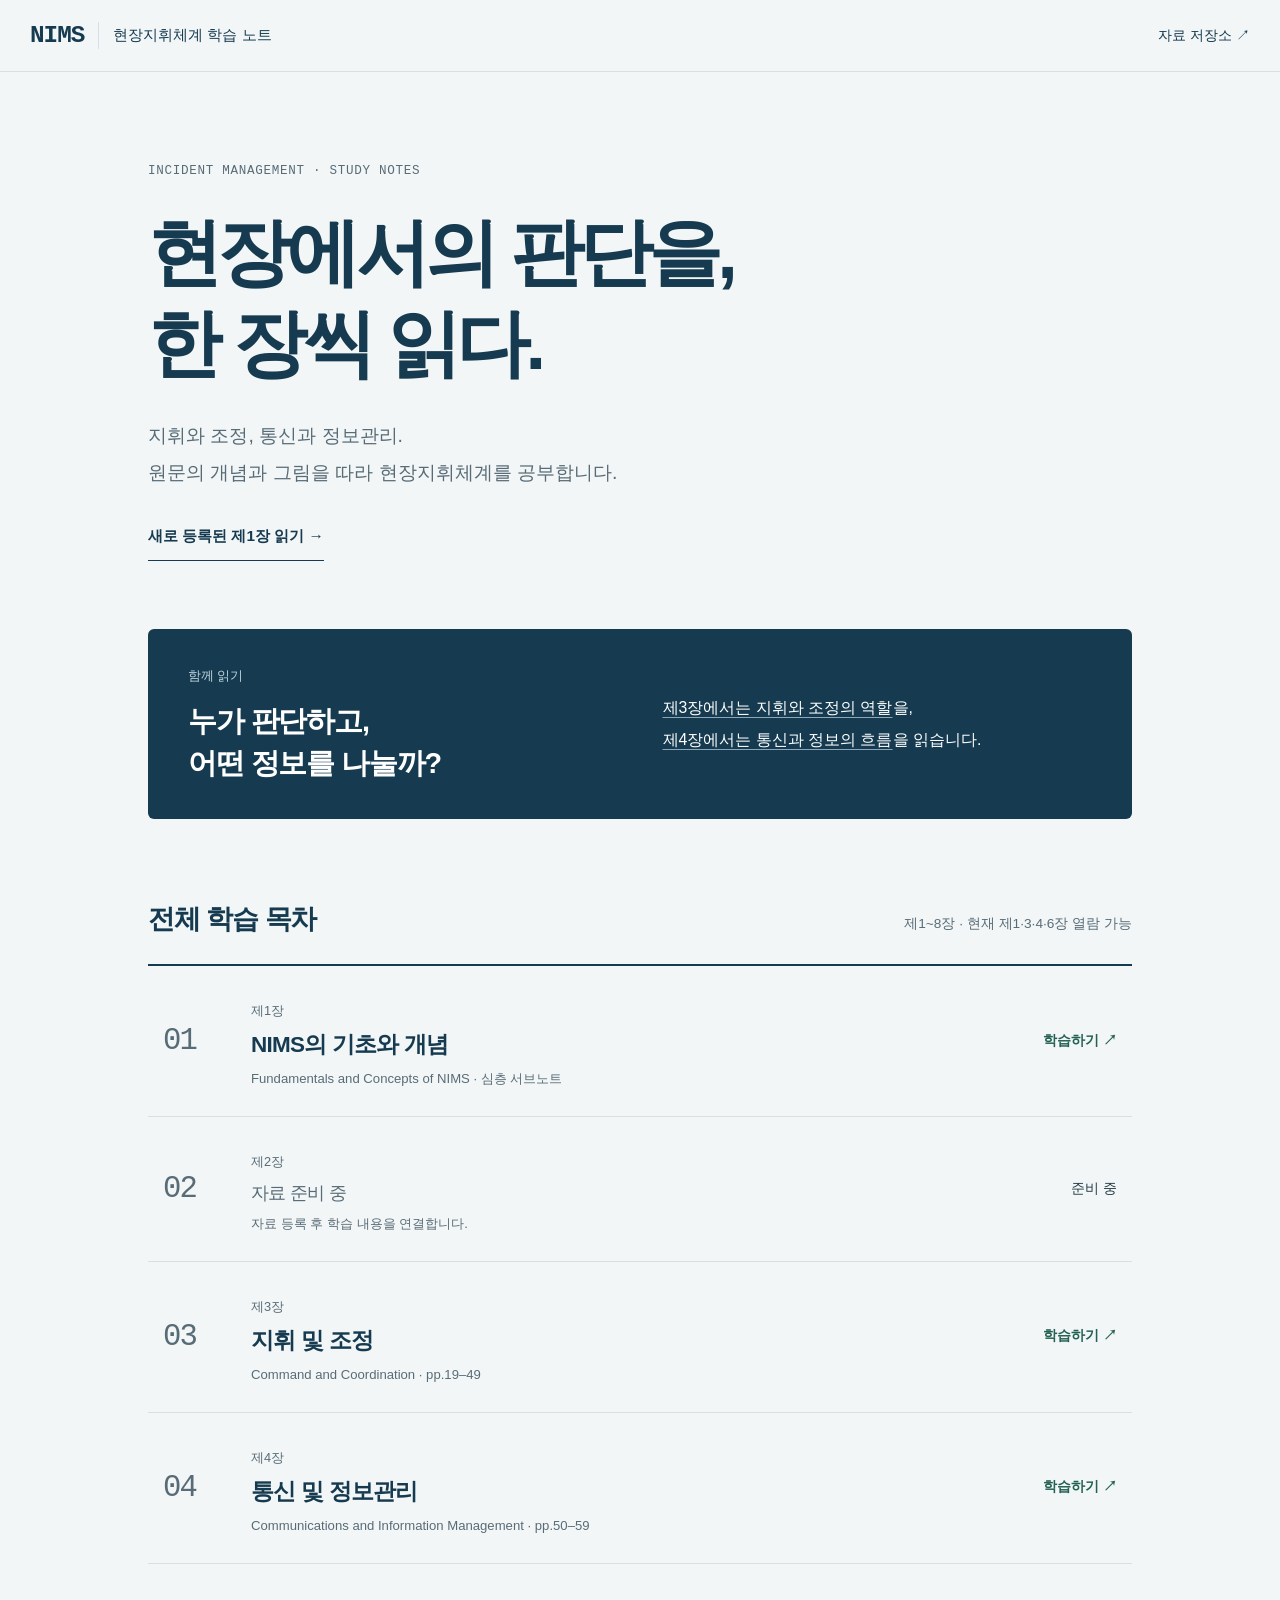
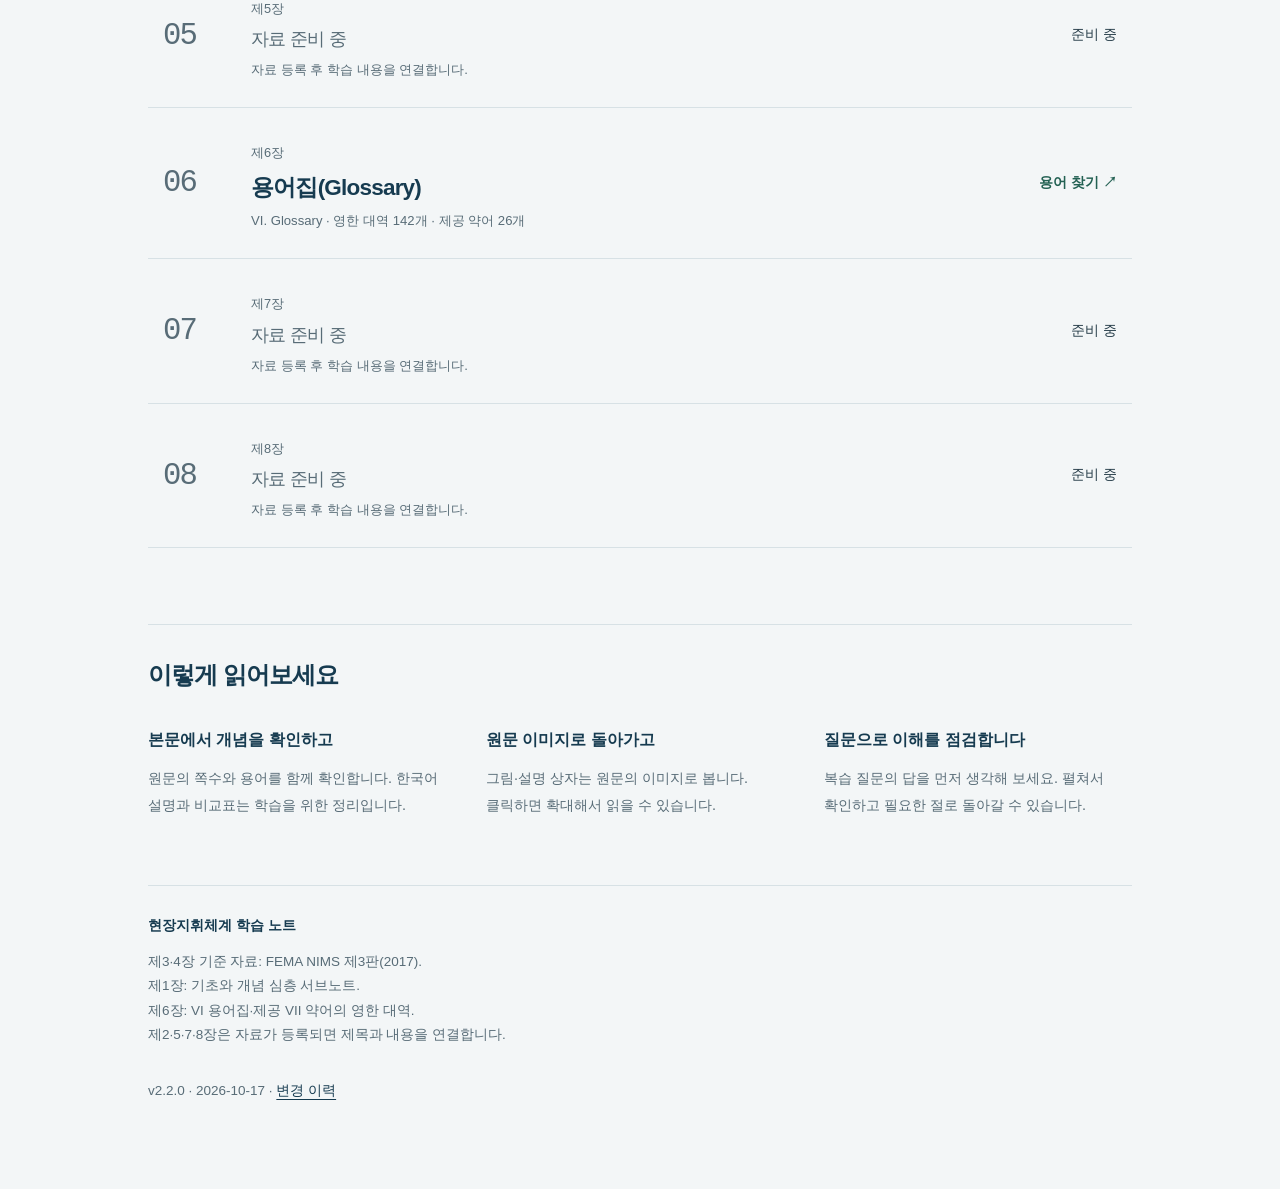
==== index.html @ 9ec9e979 "Publish NIMS fundamentals chapter with preserved study tables" ====
<!doctype html><html lang="ko"><head><meta charset="utf-8"><meta name="viewport" content="width=device-width, initial-scale=1"><meta name="description" content="현장지휘체계 학습 노트의 전체 목차. 제1장 기초와 개념, 제3장 지휘·조정, 제4장 통신·정보관리와 용어집을 함께 읽습니다."><meta name="version" content="2.2.0"><title>현장지휘체계 학습 노트 | 전체 목차</title><link rel="stylesheet" href="styles.css"><link rel="stylesheet" href="book.css"><script defer src="legacy-links.js"></script></head><body id="top"><a class="skip-link" href="#chapter-map">전체 목차로 이동</a><header class="site-header"><a class="brand" href="index.html"><strong>NIMS</strong><span>현장지휘체계 학습 노트</span></a><a class="repository-link" href="https://github.com/dorobo99-prog/nims-chapter3-study">자료 저장소 ↗</a></header><main class="book-home"><header class="book-intro"><p class="hero-subject">INCIDENT MANAGEMENT · STUDY NOTES</p><h1>현장에서의 판단을,<br>한 장씩 읽다.</h1><p class="book-lede">지휘와 조정, 통신과 정보관리.<br>원문의 개념과 그림을 따라 현장지휘체계를 공부합니다.</p><a class="start-link" href="chapters/01/">새로 등록된 제1장 읽기 →</a></header><section class="reading-pair" aria-labelledby="reading-pair-title"><div><p class="eyebrow">함께 읽기</p><h2 id="reading-pair-title">누가 판단하고,<br>어떤 정보를 나눌까?</h2></div><p><a href="chapters/03/">제3장에서는 지휘와 조정의 역할</a>을,<br><a href="chapters/04/">제4장에서는 통신과 정보의 흐름</a>을 읽습니다.</p></section><section id="chapter-map" aria-labelledby="map-title"><div class="map-heading"><h2 id="map-title">전체 학습 목차</h2><p>제1~8장 · 현재 제1·3·4·6장 열람 가능</p></div><ol class="chapter-map"><li class="chapter-row ready"><a class="chapter-link" href="chapters/01/"><span class="chapter-ordinal">01</span><div class="chapter-description"><span class="chapter-label">제1장</span><h3>NIMS의 기초와 개념</h3><p>Fundamentals and Concepts of NIMS · 심층 서브노트</p></div><span class="chapter-status">학습하기 ↗</span></a></li><li class="chapter-row pending"><div class="chapter-link"><span class="chapter-ordinal">02</span><div class="chapter-description"><span class="chapter-label">제2장</span><h3>자료 준비 중</h3><p>자료 등록 후 학습 내용을 연결합니다.</p></div><span class="chapter-status">준비 중</span></div></li><li class="chapter-row ready"><a class="chapter-link" href="chapters/03/"><span class="chapter-ordinal">03</span><div class="chapter-description"><span class="chapter-label">제3장</span><h3>지휘 및 조정</h3><p>Command and Coordination · pp.19–49</p></div><span class="chapter-status">학습하기 ↗</span></a></li><li class="chapter-row ready"><a class="chapter-link" href="chapters/04/"><span class="chapter-ordinal">04</span><div class="chapter-description"><span class="chapter-label">제4장</span><h3>통신 및 정보관리</h3><p>Communications and Information Management · pp.50–59</p></div><span class="chapter-status">학습하기 ↗</span></a></li><li class="chapter-row pending"><div class="chapter-link"><span class="chapter-ordinal">05</span><div class="chapter-description"><span class="chapter-label">제5장</span><h3>자료 준비 중</h3><p>자료 등록 후 학습 내용을 연결합니다.</p></div><span class="chapter-status">준비 중</span></div></li><li class="chapter-row ready"><a class="chapter-link" href="chapters/06/"><span class="chapter-ordinal">06</span><div class="chapter-description"><span class="chapter-label">제6장</span><h3>용어집(Glossary)</h3><p>VI. Glossary · 영한 대역 142개 · 제공 약어 26개</p></div><span class="chapter-status">용어 찾기 ↗</span></a></li><li class="chapter-row pending"><div class="chapter-link"><span class="chapter-ordinal">07</span><div class="chapter-description"><span class="chapter-label">제7장</span><h3>자료 준비 중</h3><p>자료 등록 후 학습 내용을 연결합니다.</p></div><span class="chapter-status">준비 중</span></div></li><li class="chapter-row pending"><div class="chapter-link"><span class="chapter-ordinal">08</span><div class="chapter-description"><span class="chapter-label">제8장</span><h3>자료 준비 중</h3><p>자료 등록 후 학습 내용을 연결합니다.</p></div><span class="chapter-status">준비 중</span></div></li></ol></section><section class="reading-guide" aria-labelledby="reading-guide-title"><h2 id="reading-guide-title">이렇게 읽어보세요</h2><div><h3>본문에서 개념을 확인하고</h3><p>원문의 쪽수와 용어를 함께 확인합니다. 한국어 설명과 비교표는 학습을 위한 정리입니다.</p></div><div><h3>원문 이미지로 돌아가고</h3><p>그림·설명 상자는 원문의 이미지로 봅니다. 클릭하면 확대해서 읽을 수 있습니다.</p></div><div><h3>질문으로 이해를 점검합니다</h3><p>복습 질문의 답을 먼저 생각해 보세요. 펼쳐서 확인하고 필요한 절로 돌아갈 수 있습니다.</p></div></section><footer class="site-footer"><strong>현장지휘체계 학습 노트</strong><p>제3·4장 기준 자료: FEMA NIMS 제3판(2017).<br>제1장: 기초와 개념 심층 서브노트.<br>제6장: VI 용어집·제공 VII 약어의 영한 대역.<br>제2·5·7·8장은 자료가 등록되면 제목과 내용을 연결합니다.</p><p>v2.2.0 · 2026-10-17 · <a href="https://github.com/dorobo99-prog/nims-chapter3-study/blob/main/CHANGELOG.md">변경 이력</a></p></footer></main></body></html>
---- styles.css ----
:root{--ink:#163b50;--text:#243b47;--muted:#586c77;--paper:#fff;--ground:#f3f6f7;--line:#d7e1e5;--tint:#eaf1f4;--radius:6px;color-scheme:light;font-family:-apple-system,BlinkMacSystemFont,"Apple SD Gothic Neo","Malgun Gothic",sans-serif;font-size:18px;line-height:1.8;color:var(--text);background:var(--ground)}
*{box-sizing:border-box}html{scroll-behavior:smooth;scroll-padding-top:0}body{margin:0}a{color:var(--ink);text-underline-offset:4px}button,summary,a{-webkit-tap-highlight-color:transparent}button{font:inherit;cursor:pointer}a:focus-visible,button:focus-visible,summary:focus-visible{outline:3px solid #216687;outline-offset:4px}img{max-width:100%;height:auto;display:block}h1,h2,h3,p,ul,ol,figure{margin-top:0}h1,h2,h3{color:var(--ink);word-break:keep-all;overflow-wrap:anywhere}p,li,td{word-break:keep-all;overflow-wrap:anywhere}h3{font-size:1.13rem;margin-top:2.2rem;line-height:1.6}p{margin-bottom:1.2rem}li{margin-bottom:.5rem}ul,ol{padding-left:1.4rem}strong{font-weight:700}
.skip-link{position:fixed;left:20px;top:-100px;padding:12px;background:white;z-index:100}.skip-link:focus{top:12px}.reading-progress{height:3px;position:fixed;inset:0 0 auto;z-index:50}.reading-progress span{display:block;height:100%;width:0;background:var(--ink)}.site-header{height:72px;position:sticky;top:0;z-index:20;display:flex;align-items:center;justify-content:space-between;padding:0 max(28px,calc((100vw - 1220px)/2));background:rgba(243,246,247,.98);border-bottom:1px solid var(--line)}.brand{display:flex;gap:14px;align-items:center;text-decoration:none}.brand strong{font-family:ui-monospace,SFMono-Regular,monospace;letter-spacing:-1px;font-size:1.35rem}.brand span{font-size:.82rem;border-left:1px solid var(--line);padding-left:14px}.repository-link{font-size:.78rem;min-height:44px;display:flex;align-items:center;text-decoration:none}.layout{max-width:1220px;margin:auto;padding:0 28px;display:grid;grid-template-columns:245px minmax(0,1fr);gap:52px}.desktop-toc{position:sticky;top:105px;height:calc(100dvh - 125px);overflow:auto;align-self:start;padding-top:8px}.toc-label{font-size:.8rem;font-weight:700;margin-bottom:18px}.desktop-toc ol,.mobile-toc ol{list-style:none;padding:0;margin:0}.desktop-toc li,.mobile-toc li{margin:0}.desktop-toc a{display:flex;gap:12px;align-items:center;text-decoration:none;font-size:.83rem;line-height:1.45;padding:13px 10px;border-left:2px solid transparent;min-height:48px}.desktop-toc a span,.mobile-toc a span{font-family:ui-monospace,monospace;color:var(--muted);font-size:.72rem}.desktop-toc a:hover{background:var(--tint)}.desktop-toc a[aria-current="location"]{background:var(--tint);border-left-color:var(--ink);font-weight:700}.toc-note{font-size:.72rem;color:var(--muted);padding:22px 10px;border-top:1px solid var(--line);margin-top:24px;line-height:1.7}.content-column{min-width:0}.hero{padding:58px 0 46px}.hero-subject{font-family:ui-monospace,monospace;font-size:.7rem;letter-spacing:.055em;color:var(--muted);margin-bottom:24px}.hero h1{font-size:clamp(2.2rem,4.7vw,3.5rem);letter-spacing:-.065em;line-height:1.24;font-weight:750;margin-bottom:25px}.hero p{line-height:1.85;color:var(--muted);font-size:1rem}.start-link{display:inline-flex;align-items:center;min-height:48px;font-size:.85rem;font-weight:700;border-bottom:1px solid var(--ink);text-decoration:none}.responsibility-strip{display:grid;grid-template-columns:repeat(4,1fr);border-top:2px solid var(--ink);border-bottom:1px solid var(--line);margin-bottom:48px}.responsibility-strip span{font-size:.8rem;font-weight:600;padding:15px 8px;text-align:center;border-right:1px solid var(--line)}.responsibility-strip span:last-child{border-right:0}.mobile-toc{display:none}.chapter{background:var(--paper);border:1px solid var(--line);border-radius:var(--radius);padding:36px 38px 0;margin-bottom:36px;scroll-margin-top:96px}.chapter-header{border-bottom:1px solid var(--line);padding-bottom:22px;margin-bottom:28px}.chapter-meta{display:flex;justify-content:space-between;gap:12px;color:var(--muted);font-size:.68rem;font-family:ui-monospace,monospace;margin-bottom:12px}.chapter-header h2{font-size:1.65rem;letter-spacing:-.045em;line-height:1.35;margin-bottom:12px}.chapter-header p{font-size:.88rem;color:var(--muted);margin:0}.chapter-body>p:first-child{font-size:1.04rem}.chapter-body p{line-height:1.9}.chapter-body ul li,.chapter-body ol li{padding-left:3px}.study-table{width:100%;border-collapse:collapse;font-size:.81rem;line-height:1.75;margin:22px 0 30px}.study-table th{background:var(--tint);color:var(--ink);font-size:.76rem;text-align:left;vertical-align:top;white-space:normal}.study-table th,.study-table td{padding:13px 11px;border-bottom:1px solid var(--line)}.study-table td{vertical-align:top}.study-table td:first-child{font-weight:600;color:var(--ink)}.study-table th:first-child{min-width:50px}.source-figure{margin:28px 0 40px}.figure-open{display:block;position:relative;padding:18px;background:white;border:1px solid var(--line);border-radius:var(--radius);text-decoration:none}.figure-open img{width:100%}.figure-hint{display:block;text-align:right;color:var(--muted);font-size:.7rem;margin-top:12px}.figure-open:hover{border-color:var(--ink)}figcaption{display:flex;flex-direction:column;gap:5px;line-height:1.6;margin-top:14px}figcaption strong{font-size:.86rem}figcaption span{color:var(--muted);font-size:.7rem}.figure-reading{display:flex;gap:13px;background:var(--tint);padding:14px 16px;font-size:.8rem!important;margin-top:14px;line-height:1.75!important}.figure-reading>span{font-size:.68rem;white-space:nowrap;font-weight:700;padding-top:3px}.next-chapter{display:flex;justify-content:space-between;align-items:center;gap:16px;border-top:1px solid var(--line);margin-top:32px;padding:20px 0;min-height:70px;text-decoration:none}.next-chapter span{font-size:.68rem;color:var(--muted)}.next-chapter strong{font-size:.84rem}.quiz-item{border-top:1px solid var(--line)}.quiz-item:last-of-type{border-bottom:1px solid var(--line)}.quiz-item summary{padding:18px 8px;cursor:pointer;min-height:60px;font-size:.88rem;line-height:1.7;display:list-item}.question-number{font: .7rem ui-monospace,monospace;color:var(--muted);margin:0 12px 0 4px}.quiz-answer{background:var(--tint);padding:18px 20px;margin:0 0 12px;font-size:.86rem;line-height:1.8}.evidence-note{margin-top:35px;padding:22px;background:var(--ground);border-left:3px solid var(--ink);font-size:.83rem}.evidence-note h3{margin-top:0}.evidence-note p:last-child{margin-bottom:0}.site-footer{font-size:.75rem;padding:15px 0 55px;color:var(--muted)}.site-footer strong{color:var(--ink)}.site-footer p{margin-top:12px}.site-footer a{display:inline-flex;min-height:44px;align-items:center}
#image-viewer{border:0;border-radius:var(--radius);padding:0;width:min(1200px,94vw);max-width:94vw;height:90dvh;max-height:90dvh;background:white;color:var(--text)}#image-viewer[open]{display:flex;flex-direction:column}#image-viewer::backdrop{background:rgba(12,29,39,.75)}.viewer-toolbar{display:flex;align-items:center;justify-content:space-between;gap:15px;padding:14px 18px;background:var(--ground);border-bottom:1px solid var(--line);flex-shrink:0}.viewer-toolbar>strong{font-size:.85rem;line-height:1.5}.viewer-controls{display:flex;gap:6px;flex-shrink:0}.viewer-controls button{min-width:44px;min-height:44px;padding:5px 12px;border:1px solid var(--line);background:white;border-radius:4px;color:var(--ink);font-size:.8rem}.viewer-controls button:hover{background:var(--tint)}.viewer-scroll{overflow:auto;padding:20px;flex:1;min-height:0;background:#fff;overscroll-behavior:contain}.viewer-scroll img{max-width:none;margin:0 auto}.viewer-help{padding:8px 18px;margin:0;border-top:1px solid var(--line);font-size:.68rem;color:var(--muted)}body.viewer-active{overflow:hidden}
@media(min-width:1500px){.layout{gap:64px}}@media(max-width:1050px){.layout{grid-template-columns:210px minmax(0,1fr);gap:28px;padding:0 24px}.chapter{padding:28px 24px 0}.hero h1{font-size:2.8rem}.desktop-toc a{font-size:.77rem}}
@media(max-width:800px){:root{font-size:17px}.site-header{height:60px;padding:0 20px}.layout{display:block;padding:0 20px}.desktop-toc{display:none}.hero{padding:38px 4px 34px}.hero h1{font-size:2.9rem}.hero-subject{font-size:.64rem;letter-spacing:.025em;margin-bottom:20px}.hero p{font-size:1rem}.mobile-toc{display:block;position:sticky;top:60px;z-index:15;background:var(--ground);border:1px solid var(--line);border-radius:var(--radius);margin:0 0 22px;box-shadow:0 3px 8px rgba(20,45,60,.04)}.mobile-toc>summary{display:flex;align-items:center;gap:16px;min-height:52px;padding:12px 16px;cursor:pointer;font-size:.82rem}.mobile-toc>summary>span{font-size:.7rem;color:var(--muted);flex-shrink:0}.mobile-toc>summary:after{content:'＋';margin-left:auto}.mobile-toc[open]>summary:after{content:'−'}.mobile-toc nav{max-height:60dvh;overflow:auto;padding:4px 10px 12px;border-top:1px solid var(--line)}.mobile-toc a{display:flex;gap:12px;align-items:center;padding:12px 6px;text-decoration:none;min-height:45px;font-size:.84rem}.mobile-toc a[aria-current="location"]{font-weight:700;background:var(--tint)}.responsibility-strip{margin-bottom:26px}.responsibility-strip span{font-size:.74rem;padding:13px 3px}.chapter{padding:26px 22px 0;margin-bottom:26px;scroll-margin-top:124px}.chapter-header{padding-bottom:18px;margin-bottom:23px}.chapter-header h2{font-size:1.5rem}.chapter-meta{font-size:.65rem}.chapter-body p{line-height:1.9}.next-chapter{align-items:flex-start}.next-chapter strong{font-size:.82rem;text-align:right}.study-table{display:block;width:100%;font-size:.93rem}.study-table thead{position:absolute;width:1px;height:1px;overflow:hidden;clip-path:inset(50%)}.study-table tbody{display:block}.study-table tr{display:block;border-top:1px solid var(--line);padding:12px 0}.study-table tr:last-child{border-bottom:1px solid var(--line)}.study-table td{display:grid;grid-template-columns:minmax(70px,25%) minmax(0,1fr);gap:12px;border:0;padding:6px 0;line-height:1.75}.study-table td:before{content:attr(data-label);font-size:.72rem;color:var(--muted);font-weight:400;padding-top:3px;word-break:keep-all}.study-table td:first-child{font-size:.96rem}.source-figure{margin:24px 0 32px}.figure-open{padding:10px}.figure-reading{display:block;font-size:.88rem!important;padding:14px}.figure-reading>span{display:block;margin-bottom:5px;font-size:.72rem}.evidence-note{padding:18px;font-size:.88rem}.quiz-item summary{font-size:.95rem}.quiz-answer{font-size:.93rem}.viewer-toolbar{flex-direction:column;align-items:stretch;gap:9px;padding:12px}.viewer-controls{justify-content:flex-end}.viewer-toolbar>strong{font-size:.85rem}.viewer-scroll{padding:12px}.viewer-help{font-size:.68rem}.site-footer{font-size:.79rem}}
@media(max-width:420px){.layout{padding:0 14px}.site-header{padding:0 17px}.hero h1{font-size:2.35rem}.hero p{font-size:.94rem}.hero-subject{font-size:.58rem}.chapter{padding:23px 18px 0}.chapter-header h2{font-size:1.38rem}.brand{gap:10px}.brand span{padding-left:10px}.repository-link{font-size:.7rem}.study-table td{grid-template-columns:64px minmax(0,1fr);gap:10px}.next-chapter{gap:10px}.question-number{margin-right:8px}.viewer-controls button{padding:5px 10px}}
@media(prefers-reduced-motion:reduce){html{scroll-behavior:auto}*{animation:none!important;transition:none!important}}
@media print{.desktop-toc,.site-header,.mobile-toc,.reading-progress,.start-link,.next-chapter,.figure-hint{display:none}.layout{display:block;max-width:none}.chapter{break-inside:auto;border:0;padding:15px 0}.source-figure{break-inside:avoid}.hero{padding:0}.quiz-item .quiz-answer{display:block}.quiz-item{break-inside:avoid}.site-footer{padding:0}}

.header-identity{display:flex;align-items:center;gap:10px;min-width:0}.version-badge{display:inline-flex;align-items:center;justify-content:center;min-height:44px;padding:0 8px;border:1px solid var(--line);border-radius:4px;background:var(--tint);font:600 .68rem ui-monospace,SFMono-Regular,monospace;text-decoration:none;white-space:nowrap}.site-header{gap:8px}
@media(max-width:420px){.header-identity{gap:6px}.version-badge{padding:0 6px;font-size:.62rem}}

#command-comparison,#multiple-comparison{scroll-margin-top:100px}@media(max-width:800px){#command-comparison,#multiple-comparison{scroll-margin-top:124px}}

#ics-staff{scroll-margin-top:100px}@media(max-width:800px){#ics-staff{scroll-margin-top:124px}}
---- book.css ----
.book-nav{max-width:1220px;margin:auto;display:flex;gap:8px;padding:14px 28px 0;flex-wrap:wrap}.book-nav a{display:inline-flex;align-items:center;min-height:44px;padding:6px 14px;font-size:.78rem;text-decoration:none;border:1px solid var(--line);border-radius:4px}.book-nav a[aria-current=page]{background:var(--ink);color:#fff;border-color:var(--ink)}.book-nav a:first-child{margin-right:auto}.chapter-body blockquote{margin:22px 0;padding:18px 20px;background:var(--tint);border-left:3px solid #216687;font-size:.86rem}.chapter-body blockquote p:last-child{margin-bottom:0}.chapter-body code{font-size:.88em;overflow-wrap:anywhere}.chapter-body h4{font-size:.95rem;margin-top:2rem;color:var(--ink)}.chapter-body hr{border:0;border-top:1px solid var(--line);margin:28px 0}.outline-detail{margin:28px 0}.outline-detail>summary{padding:16px 0;cursor:pointer;font-weight:600;min-height:48px}.source-location{color:var(--muted);font-size:.75rem}.quiz-answer p:last-child{margin-bottom:0}.book-home{max-width:1080px;padding:0 48px;margin:auto}.book-intro{padding:88px 0 68px}.book-intro h1{font-size:clamp(2.4rem,5.8vw,4.4rem);letter-spacing:-.065em;line-height:1.23;margin-bottom:28px}.book-lede{font-size:1.08rem;color:var(--muted);line-height:1.9}.reading-pair{display:grid;grid-template-columns:1fr 1fr;gap:45px;background:var(--ink);color:white;padding:35px 40px;margin-bottom:76px;border-radius:6px}.reading-pair h2{color:white;font-size:1.6rem;letter-spacing:-.04em;line-height:1.45;margin:0}.reading-pair a{color:white;text-decoration-color:#8aa8b9}.reading-pair p{font-size:.88rem;align-self:center;margin:0;line-height:2}.reading-pair .eyebrow{font-size:.7rem;color:#bdd2dd;margin-bottom:12px}.map-heading{display:flex;justify-content:space-between;align-items:baseline;gap:20px;margin-bottom:20px}.map-heading h2{font-size:1.5rem;letter-spacing:-.04em;margin:0}.map-heading p{font-size:.76rem;color:var(--muted);margin:0}.chapter-map{list-style:none;padding:0;margin:0 0 76px;border-top:2px solid var(--ink)}.chapter-row{margin:0;border-bottom:1px solid var(--line)}.chapter-link{display:grid;grid-template-columns:64px 1fr 90px;align-items:center;gap:24px;padding:27px 15px;text-decoration:none;min-height:120px}.ready .chapter-link:hover{background:var(--tint)}.chapter-ordinal{font:400 1.7rem ui-monospace,monospace;letter-spacing:-.06em;color:var(--muted)}.chapter-label{font-size:.71rem;color:var(--muted)}.chapter-description h3{font-size:1.25rem;letter-spacing:-.035em;margin:3px 0 6px;line-height:1.5}.chapter-description p{font-size:.73rem;line-height:1.6;color:var(--muted);margin:0}.chapter-status{font-size:.76rem;text-align:right;white-space:nowrap}.ready .chapter-status{color:#236153;font-weight:700}.pending .chapter-description h3{font-size:1rem;font-weight:500;color:var(--muted)}.reading-guide{display:grid;grid-template-columns:repeat(3,1fr);gap:30px;padding-top:28px;border-top:1px solid var(--line);margin-bottom:45px}.reading-guide h2{grid-column:1/-1;font-size:1.35rem;letter-spacing:-.04em;margin:0}.reading-guide h3{font-size:.9rem;margin:0 0 12px}.reading-guide p{font-size:.8rem;color:var(--muted);line-height:1.85}.book-home .site-footer{border-top:1px solid var(--line);padding-top:28px}#chapter-map{scroll-margin-top:100px}
@media(max-width:800px){.book-home{padding:0 22px}.book-intro{padding:48px 0 40px}.book-intro h1{font-size:clamp(2.4rem,7vw,3.2rem)}.book-lede{font-size:1rem}.reading-pair{grid-template-columns:1fr;gap:22px;padding:28px 25px;margin-bottom:48px}.map-heading{display:block}.map-heading p{margin-top:9px}.chapter-link{grid-template-columns:36px 1fr 60px;gap:14px;padding:22px 3px;min-height:110px}.chapter-ordinal{font-size:1.4rem}.chapter-description h3{font-size:1.13rem}.chapter-status{font-size:.7rem}.chapter-description p{font-size:.69rem}.reading-guide{grid-template-columns:1fr;gap:18px}.reading-guide p{font-size:.88rem}.book-nav{padding:10px 20px 0}.book-nav a{padding:5px 10px}.study-table .cell-value{min-width:0;overflow-wrap:anywhere}.chapter-body blockquote{font-size:.9rem;padding:15px}.chapter-map{margin-bottom:48px}.brand span{font-size:.76rem}}
@media(max-width:420px){.book-home{padding:0 18px}.book-intro h1{font-size:2.4rem}.book-intro .hero-subject{font-size:.61rem}.chapter-link{grid-template-columns:30px 1fr 52px;gap:10px}.chapter-description h3{font-size:1.02rem}.chapter-description p{font-size:.66rem}.chapter-label{font-size:.67rem}.chapter-status{font-size:.64rem}.book-home .hero-subject{letter-spacing:.01em}.site-header .brand{gap:8px}.site-header .brand span{padding-left:8px;font-size:.68rem}}
@media print{.book-nav{display:none}.book-home{max-width:none;padding:0}.book-intro{padding:0}.reading-pair{background:white;color:var(--text);border:1px solid var(--line)}.reading-pair h2,.reading-pair a{color:var(--ink)}}
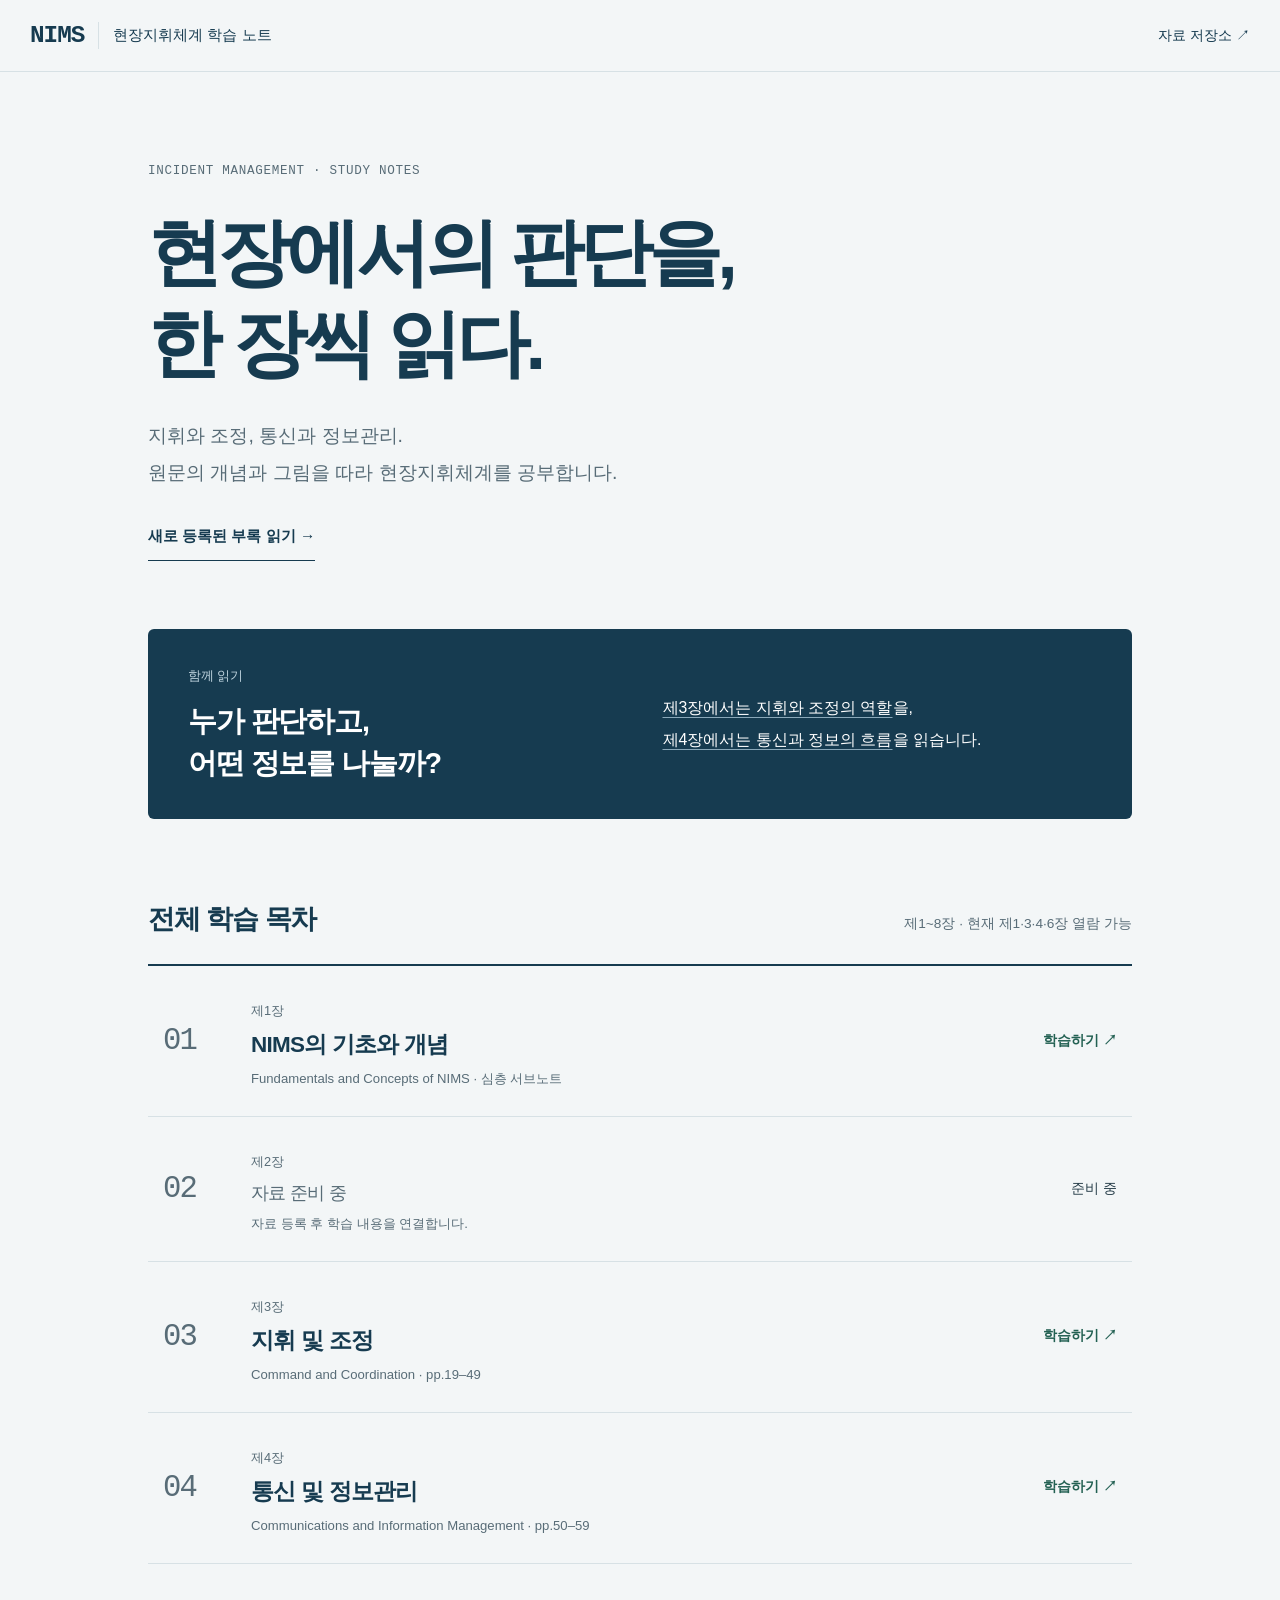
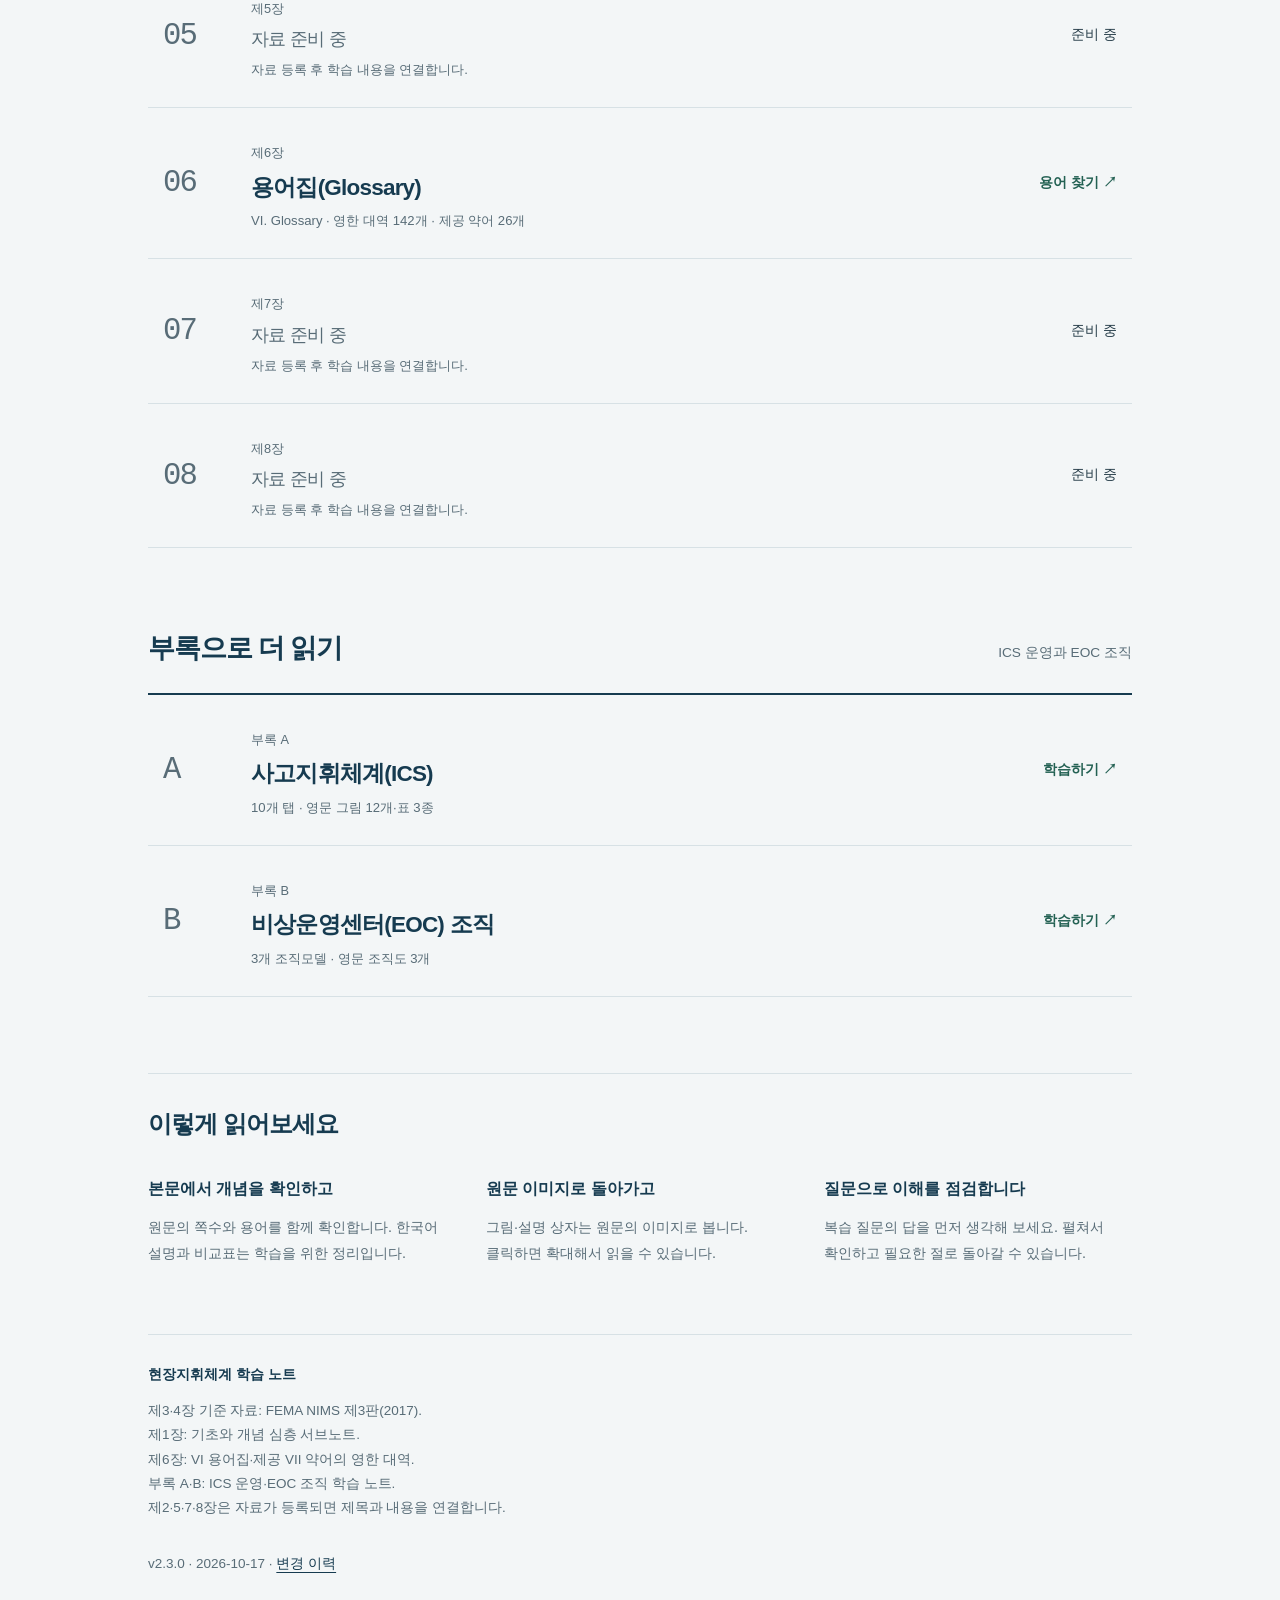
==== commit b7cbe79f: "Add Appendix A ICS and Appendix B EOC study pages" ====
--- a/index.html
+++ b/index.html
@@ -1 +1 @@
-<!doctype html><html lang="ko"><head><meta charset="utf-8"><meta name="viewport" content="width=device-width, initial-scale=1"><meta name="description" content="현장지휘체계 학습 노트의 전체 목차. 제1장 기초와 개념, 제3장 지휘·조정, 제4장 통신·정보관리와 용어집을 함께 읽습니다."><meta name="version" content="2.2.0"><title>현장지휘체계 학습 노트 | 전체 목차</title><link rel="stylesheet" href="styles.css"><link rel="stylesheet" href="book.css"><script defer src="legacy-links.js"></script></head><body id="top"><a class="skip-link" href="#chapter-map">전체 목차로 이동</a><header class="site-header"><a class="brand" href="index.html"><strong>NIMS</strong><span>현장지휘체계 학습 노트</span></a><a class="repository-link" href="https://github.com/dorobo99-prog/nims-chapter3-study">자료 저장소 ↗</a></header><main class="book-home"><header class="book-intro"><p class="hero-subject">INCIDENT MANAGEMENT · STUDY NOTES</p><h1>현장에서의 판단을,<br>한 장씩 읽다.</h1><p class="book-lede">지휘와 조정, 통신과 정보관리.<br>원문의 개념과 그림을 따라 현장지휘체계를 공부합니다.</p><a class="start-link" href="chapters/01/">새로 등록된 제1장 읽기 →</a></header><section class="reading-pair" aria-labelledby="reading-pair-title"><div><p class="eyebrow">함께 읽기</p><h2 id="reading-pair-title">누가 판단하고,<br>어떤 정보를 나눌까?</h2></div><p><a href="chapters/03/">제3장에서는 지휘와 조정의 역할</a>을,<br><a href="chapters/04/">제4장에서는 통신과 정보의 흐름</a>을 읽습니다.</p></section><section id="chapter-map" aria-labelledby="map-title"><div class="map-heading"><h2 id="map-title">전체 학습 목차</h2><p>제1~8장 · 현재 제1·3·4·6장 열람 가능</p></div><ol class="chapter-map"><li class="chapter-row ready"><a class="chapter-link" href="chapters/01/"><span class="chapter-ordinal">01</span><div class="chapter-description"><span class="chapter-label">제1장</span><h3>NIMS의 기초와 개념</h3><p>Fundamentals and Concepts of NIMS · 심층 서브노트</p></div><span class="chapter-status">학습하기 ↗</span></a></li><li class="chapter-row pending"><div class="chapter-link"><span class="chapter-ordinal">02</span><div class="chapter-description"><span class="chapter-label">제2장</span><h3>자료 준비 중</h3><p>자료 등록 후 학습 내용을 연결합니다.</p></div><span class="chapter-status">준비 중</span></div></li><li class="chapter-row ready"><a class="chapter-link" href="chapters/03/"><span class="chapter-ordinal">03</span><div class="chapter-description"><span class="chapter-label">제3장</span><h3>지휘 및 조정</h3><p>Command and Coordination · pp.19–49</p></div><span class="chapter-status">학습하기 ↗</span></a></li><li class="chapter-row ready"><a class="chapter-link" href="chapters/04/"><span class="chapter-ordinal">04</span><div class="chapter-description"><span class="chapter-label">제4장</span><h3>통신 및 정보관리</h3><p>Communications and Information Management · pp.50–59</p></div><span class="chapter-status">학습하기 ↗</span></a></li><li class="chapter-row pending"><div class="chapter-link"><span class="chapter-ordinal">05</span><div class="chapter-description"><span class="chapter-label">제5장</span><h3>자료 준비 중</h3><p>자료 등록 후 학습 내용을 연결합니다.</p></div><span class="chapter-status">준비 중</span></div></li><li class="chapter-row ready"><a class="chapter-link" href="chapters/06/"><span class="chapter-ordinal">06</span><div class="chapter-description"><span class="chapter-label">제6장</span><h3>용어집(Glossary)</h3><p>VI. Glossary · 영한 대역 142개 · 제공 약어 26개</p></div><span class="chapter-status">용어 찾기 ↗</span></a></li><li class="chapter-row pending"><div class="chapter-link"><span class="chapter-ordinal">07</span><div class="chapter-description"><span class="chapter-label">제7장</span><h3>자료 준비 중</h3><p>자료 등록 후 학습 내용을 연결합니다.</p></div><span class="chapter-status">준비 중</span></div></li><li class="chapter-row pending"><div class="chapter-link"><span class="chapter-ordinal">08</span><div class="chapter-description"><span class="chapter-label">제8장</span><h3>자료 준비 중</h3><p>자료 등록 후 학습 내용을 연결합니다.</p></div><span class="chapter-status">준비 중</span></div></li></ol></section><section class="reading-guide" aria-labelledby="reading-guide-title"><h2 id="reading-guide-title">이렇게 읽어보세요</h2><div><h3>본문에서 개념을 확인하고</h3><p>원문의 쪽수와 용어를 함께 확인합니다. 한국어 설명과 비교표는 학습을 위한 정리입니다.</p></div><div><h3>원문 이미지로 돌아가고</h3><p>그림·설명 상자는 원문의 이미지로 봅니다. 클릭하면 확대해서 읽을 수 있습니다.</p></div><div><h3>질문으로 이해를 점검합니다</h3><p>복습 질문의 답을 먼저 생각해 보세요. 펼쳐서 확인하고 필요한 절로 돌아갈 수 있습니다.</p></div></section><footer class="site-footer"><strong>현장지휘체계 학습 노트</strong><p>제3·4장 기준 자료: FEMA NIMS 제3판(2017).<br>제1장: 기초와 개념 심층 서브노트.<br>제6장: VI 용어집·제공 VII 약어의 영한 대역.<br>제2·5·7·8장은 자료가 등록되면 제목과 내용을 연결합니다.</p><p>v2.2.0 · 2026-10-17 · <a href="https://github.com/dorobo99-prog/nims-chapter3-study/blob/main/CHANGELOG.md">변경 이력</a></p></footer></main></body></html>+<!doctype html><html lang="ko"><head><meta charset="utf-8"><meta name="viewport" content="width=device-width, initial-scale=1"><meta name="description" content="현장지휘체계 학습 노트의 전체 목차. 제1장 기초와 개념, 제3장 지휘·조정, 제4장 통신·정보관리와 용어집을 함께 읽습니다."><meta name="version" content="2.3.0"><title>현장지휘체계 학습 노트 | 전체 목차</title><link rel="stylesheet" href="styles.css"><link rel="stylesheet" href="book.css"><script defer src="legacy-links.js"></script></head><body id="top"><a class="skip-link" href="#chapter-map">전체 목차로 이동</a><header class="site-header"><a class="brand" href="index.html"><strong>NIMS</strong><span>현장지휘체계 학습 노트</span></a><a class="repository-link" href="https://github.com/dorobo99-prog/nims-chapter3-study">자료 저장소 ↗</a></header><main class="book-home"><header class="book-intro"><p class="hero-subject">INCIDENT MANAGEMENT · STUDY NOTES</p><h1>현장에서의 판단을,<br>한 장씩 읽다.</h1><p class="book-lede">지휘와 조정, 통신과 정보관리.<br>원문의 개념과 그림을 따라 현장지휘체계를 공부합니다.</p><a class="start-link" href="#appendix-map">새로 등록된 부록 읽기 →</a></header><section class="reading-pair" aria-labelledby="reading-pair-title"><div><p class="eyebrow">함께 읽기</p><h2 id="reading-pair-title">누가 판단하고,<br>어떤 정보를 나눌까?</h2></div><p><a href="chapters/03/">제3장에서는 지휘와 조정의 역할</a>을,<br><a href="chapters/04/">제4장에서는 통신과 정보의 흐름</a>을 읽습니다.</p></section><section id="chapter-map" aria-labelledby="map-title"><div class="map-heading"><h2 id="map-title">전체 학습 목차</h2><p>제1~8장 · 현재 제1·3·4·6장 열람 가능</p></div><ol class="chapter-map"><li class="chapter-row ready"><a class="chapter-link" href="chapters/01/"><span class="chapter-ordinal">01</span><div class="chapter-description"><span class="chapter-label">제1장</span><h3>NIMS의 기초와 개념</h3><p>Fundamentals and Concepts of NIMS · 심층 서브노트</p></div><span class="chapter-status">학습하기 ↗</span></a></li><li class="chapter-row pending"><div class="chapter-link"><span class="chapter-ordinal">02</span><div class="chapter-description"><span class="chapter-label">제2장</span><h3>자료 준비 중</h3><p>자료 등록 후 학습 내용을 연결합니다.</p></div><span class="chapter-status">준비 중</span></div></li><li class="chapter-row ready"><a class="chapter-link" href="chapters/03/"><span class="chapter-ordinal">03</span><div class="chapter-description"><span class="chapter-label">제3장</span><h3>지휘 및 조정</h3><p>Command and Coordination · pp.19–49</p></div><span class="chapter-status">학습하기 ↗</span></a></li><li class="chapter-row ready"><a class="chapter-link" href="chapters/04/"><span class="chapter-ordinal">04</span><div class="chapter-description"><span class="chapter-label">제4장</span><h3>통신 및 정보관리</h3><p>Communications and Information Management · pp.50–59</p></div><span class="chapter-status">학습하기 ↗</span></a></li><li class="chapter-row pending"><div class="chapter-link"><span class="chapter-ordinal">05</span><div class="chapter-description"><span class="chapter-label">제5장</span><h3>자료 준비 중</h3><p>자료 등록 후 학습 내용을 연결합니다.</p></div><span class="chapter-status">준비 중</span></div></li><li class="chapter-row ready"><a class="chapter-link" href="chapters/06/"><span class="chapter-ordinal">06</span><div class="chapter-description"><span class="chapter-label">제6장</span><h3>용어집(Glossary)</h3><p>VI. Glossary · 영한 대역 142개 · 제공 약어 26개</p></div><span class="chapter-status">용어 찾기 ↗</span></a></li><li class="chapter-row pending"><div class="chapter-link"><span class="chapter-ordinal">07</span><div class="chapter-description"><span class="chapter-label">제7장</span><h3>자료 준비 중</h3><p>자료 등록 후 학습 내용을 연결합니다.</p></div><span class="chapter-status">준비 중</span></div></li><li class="chapter-row pending"><div class="chapter-link"><span class="chapter-ordinal">08</span><div class="chapter-description"><span class="chapter-label">제8장</span><h3>자료 준비 중</h3><p>자료 등록 후 학습 내용을 연결합니다.</p></div><span class="chapter-status">준비 중</span></div></li></ol></section><section id="appendix-map" aria-labelledby="appendix-map-title"><div class="map-heading"><h2 id="appendix-map-title">부록으로 더 읽기</h2><p>ICS 운영과 EOC 조직</p></div><ol class="chapter-map"><li class="chapter-row ready"><a class="chapter-link" href="appendices/a/"><span class="chapter-ordinal">A</span><div class="chapter-description"><span class="chapter-label">부록 A</span><h3>사고지휘체계(ICS)</h3><p>10개 탭 · 영문 그림 12개·표 3종</p></div><span class="chapter-status">학습하기 ↗</span></a></li><li class="chapter-row ready"><a class="chapter-link" href="appendices/b/"><span class="chapter-ordinal">B</span><div class="chapter-description"><span class="chapter-label">부록 B</span><h3>비상운영센터(EOC) 조직</h3><p>3개 조직모델 · 영문 조직도 3개</p></div><span class="chapter-status">학습하기 ↗</span></a></li></ol></section><section class="reading-guide" aria-labelledby="reading-guide-title"><h2 id="reading-guide-title">이렇게 읽어보세요</h2><div><h3>본문에서 개념을 확인하고</h3><p>원문의 쪽수와 용어를 함께 확인합니다. 한국어 설명과 비교표는 학습을 위한 정리입니다.</p></div><div><h3>원문 이미지로 돌아가고</h3><p>그림·설명 상자는 원문의 이미지로 봅니다. 클릭하면 확대해서 읽을 수 있습니다.</p></div><div><h3>질문으로 이해를 점검합니다</h3><p>복습 질문의 답을 먼저 생각해 보세요. 펼쳐서 확인하고 필요한 절로 돌아갈 수 있습니다.</p></div></section><footer class="site-footer"><strong>현장지휘체계 학습 노트</strong><p>제3·4장 기준 자료: FEMA NIMS 제3판(2017).<br>제1장: 기초와 개념 심층 서브노트.<br>제6장: VI 용어집·제공 VII 약어의 영한 대역.<br>부록 A·B: ICS 운영·EOC 조직 학습 노트.<br>제2·5·7·8장은 자료가 등록되면 제목과 내용을 연결합니다.</p><p>v2.3.0 · 2026-10-17 · <a href="https://github.com/dorobo99-prog/nims-chapter3-study/blob/main/CHANGELOG.md">변경 이력</a></p></footer></main></body></html>
--- a/book.css
+++ b/book.css
@@ -1,5 +1,5 @@
 
-.book-nav{max-width:1220px;margin:auto;display:flex;gap:8px;padding:14px 28px 0;flex-wrap:wrap}.book-nav a{display:inline-flex;align-items:center;min-height:44px;padding:6px 14px;font-size:.78rem;text-decoration:none;border:1px solid var(--line);border-radius:4px}.book-nav a[aria-current=page]{background:var(--ink);color:#fff;border-color:var(--ink)}.book-nav a:first-child{margin-right:auto}.chapter-body blockquote{margin:22px 0;padding:18px 20px;background:var(--tint);border-left:3px solid #216687;font-size:.86rem}.chapter-body blockquote p:last-child{margin-bottom:0}.chapter-body code{font-size:.88em;overflow-wrap:anywhere}.chapter-body h4{font-size:.95rem;margin-top:2rem;color:var(--ink)}.chapter-body hr{border:0;border-top:1px solid var(--line);margin:28px 0}.outline-detail{margin:28px 0}.outline-detail>summary{padding:16px 0;cursor:pointer;font-weight:600;min-height:48px}.source-location{color:var(--muted);font-size:.75rem}.quiz-answer p:last-child{margin-bottom:0}.book-home{max-width:1080px;padding:0 48px;margin:auto}.book-intro{padding:88px 0 68px}.book-intro h1{font-size:clamp(2.4rem,5.8vw,4.4rem);letter-spacing:-.065em;line-height:1.23;margin-bottom:28px}.book-lede{font-size:1.08rem;color:var(--muted);line-height:1.9}.reading-pair{display:grid;grid-template-columns:1fr 1fr;gap:45px;background:var(--ink);color:white;padding:35px 40px;margin-bottom:76px;border-radius:6px}.reading-pair h2{color:white;font-size:1.6rem;letter-spacing:-.04em;line-height:1.45;margin:0}.reading-pair a{color:white;text-decoration-color:#8aa8b9}.reading-pair p{font-size:.88rem;align-self:center;margin:0;line-height:2}.reading-pair .eyebrow{font-size:.7rem;color:#bdd2dd;margin-bottom:12px}.map-heading{display:flex;justify-content:space-between;align-items:baseline;gap:20px;margin-bottom:20px}.map-heading h2{font-size:1.5rem;letter-spacing:-.04em;margin:0}.map-heading p{font-size:.76rem;color:var(--muted);margin:0}.chapter-map{list-style:none;padding:0;margin:0 0 76px;border-top:2px solid var(--ink)}.chapter-row{margin:0;border-bottom:1px solid var(--line)}.chapter-link{display:grid;grid-template-columns:64px 1fr 90px;align-items:center;gap:24px;padding:27px 15px;text-decoration:none;min-height:120px}.ready .chapter-link:hover{background:var(--tint)}.chapter-ordinal{font:400 1.7rem ui-monospace,monospace;letter-spacing:-.06em;color:var(--muted)}.chapter-label{font-size:.71rem;color:var(--muted)}.chapter-description h3{font-size:1.25rem;letter-spacing:-.035em;margin:3px 0 6px;line-height:1.5}.chapter-description p{font-size:.73rem;line-height:1.6;color:var(--muted);margin:0}.chapter-status{font-size:.76rem;text-align:right;white-space:nowrap}.ready .chapter-status{color:#236153;font-weight:700}.pending .chapter-description h3{font-size:1rem;font-weight:500;color:var(--muted)}.reading-guide{display:grid;grid-template-columns:repeat(3,1fr);gap:30px;padding-top:28px;border-top:1px solid var(--line);margin-bottom:45px}.reading-guide h2{grid-column:1/-1;font-size:1.35rem;letter-spacing:-.04em;margin:0}.reading-guide h3{font-size:.9rem;margin:0 0 12px}.reading-guide p{font-size:.8rem;color:var(--muted);line-height:1.85}.book-home .site-footer{border-top:1px solid var(--line);padding-top:28px}#chapter-map{scroll-margin-top:100px}
+.book-nav{max-width:1220px;margin:auto;display:flex;gap:8px;padding:14px 28px 0;flex-wrap:wrap}.book-nav a{display:inline-flex;align-items:center;min-height:44px;padding:6px 14px;font-size:.78rem;text-decoration:none;border:1px solid var(--line);border-radius:4px}.book-nav a[aria-current=page]{background:var(--ink);color:#fff;border-color:var(--ink)}.book-nav a:first-child{margin-right:auto}.chapter-body blockquote{margin:22px 0;padding:18px 20px;background:var(--tint);border-left:3px solid #216687;font-size:.86rem}.chapter-body blockquote p:last-child{margin-bottom:0}.chapter-body code{font-size:.88em;overflow-wrap:anywhere}.chapter-body h4{font-size:.95rem;margin-top:2rem;color:var(--ink)}.chapter-body hr{border:0;border-top:1px solid var(--line);margin:28px 0}.outline-detail{margin:28px 0}.outline-detail>summary{padding:16px 0;cursor:pointer;font-weight:600;min-height:48px}.source-location{color:var(--muted);font-size:.75rem}.quiz-answer p:last-child{margin-bottom:0}.book-home{max-width:1080px;padding:0 48px;margin:auto}.book-intro{padding:88px 0 68px}.book-intro h1{font-size:clamp(2.4rem,5.8vw,4.4rem);letter-spacing:-.065em;line-height:1.23;margin-bottom:28px}.book-lede{font-size:1.08rem;color:var(--muted);line-height:1.9}.reading-pair{display:grid;grid-template-columns:1fr 1fr;gap:45px;background:var(--ink);color:white;padding:35px 40px;margin-bottom:76px;border-radius:6px}.reading-pair h2{color:white;font-size:1.6rem;letter-spacing:-.04em;line-height:1.45;margin:0}.reading-pair a{color:white;text-decoration-color:#8aa8b9}.reading-pair p{font-size:.88rem;align-self:center;margin:0;line-height:2}.reading-pair .eyebrow{font-size:.7rem;color:#bdd2dd;margin-bottom:12px}.map-heading{display:flex;justify-content:space-between;align-items:baseline;gap:20px;margin-bottom:20px}.map-heading h2{font-size:1.5rem;letter-spacing:-.04em;margin:0}.map-heading p{font-size:.76rem;color:var(--muted);margin:0}.chapter-map{list-style:none;padding:0;margin:0 0 76px;border-top:2px solid var(--ink)}.chapter-row{margin:0;border-bottom:1px solid var(--line)}.chapter-link{display:grid;grid-template-columns:64px 1fr 90px;align-items:center;gap:24px;padding:27px 15px;text-decoration:none;min-height:120px}.ready .chapter-link:hover{background:var(--tint)}.chapter-ordinal{font:400 1.7rem ui-monospace,monospace;letter-spacing:-.06em;color:var(--muted)}.chapter-label{font-size:.71rem;color:var(--muted)}.chapter-description h3{font-size:1.25rem;letter-spacing:-.035em;margin:3px 0 6px;line-height:1.5}.chapter-description p{font-size:.73rem;line-height:1.6;color:var(--muted);margin:0}.chapter-status{font-size:.76rem;text-align:right;white-space:nowrap}.ready .chapter-status{color:#236153;font-weight:700}.pending .chapter-description h3{font-size:1rem;font-weight:500;color:var(--muted)}.reading-guide{display:grid;grid-template-columns:repeat(3,1fr);gap:30px;padding-top:28px;border-top:1px solid var(--line);margin-bottom:45px}.reading-guide h2{grid-column:1/-1;font-size:1.35rem;letter-spacing:-.04em;margin:0}.reading-guide h3{font-size:.9rem;margin:0 0 12px}.reading-guide p{font-size:.8rem;color:var(--muted);line-height:1.85}.book-home .site-footer{border-top:1px solid var(--line);padding-top:28px}#chapter-map,#appendix-map{scroll-margin-top:100px}
 @media(max-width:800px){.book-home{padding:0 22px}.book-intro{padding:48px 0 40px}.book-intro h1{font-size:clamp(2.4rem,7vw,3.2rem)}.book-lede{font-size:1rem}.reading-pair{grid-template-columns:1fr;gap:22px;padding:28px 25px;margin-bottom:48px}.map-heading{display:block}.map-heading p{margin-top:9px}.chapter-link{grid-template-columns:36px 1fr 60px;gap:14px;padding:22px 3px;min-height:110px}.chapter-ordinal{font-size:1.4rem}.chapter-description h3{font-size:1.13rem}.chapter-status{font-size:.7rem}.chapter-description p{font-size:.69rem}.reading-guide{grid-template-columns:1fr;gap:18px}.reading-guide p{font-size:.88rem}.book-nav{padding:10px 20px 0}.book-nav a{padding:5px 10px}.study-table .cell-value{min-width:0;overflow-wrap:anywhere}.chapter-body blockquote{font-size:.9rem;padding:15px}.chapter-map{margin-bottom:48px}.brand span{font-size:.76rem}}
 @media(max-width:420px){.book-home{padding:0 18px}.book-intro h1{font-size:2.4rem}.book-intro .hero-subject{font-size:.61rem}.chapter-link{grid-template-columns:30px 1fr 52px;gap:10px}.chapter-description h3{font-size:1.02rem}.chapter-description p{font-size:.66rem}.chapter-label{font-size:.67rem}.chapter-status{font-size:.64rem}.book-home .hero-subject{letter-spacing:.01em}.site-header .brand{gap:8px}.site-header .brand span{padding-left:8px;font-size:.68rem}}
 @media print{.book-nav{display:none}.book-home{max-width:none;padding:0}.book-intro{padding:0}.reading-pair{background:white;color:var(--text);border:1px solid var(--line)}.reading-pair h2,.reading-pair a{color:var(--ink)}}
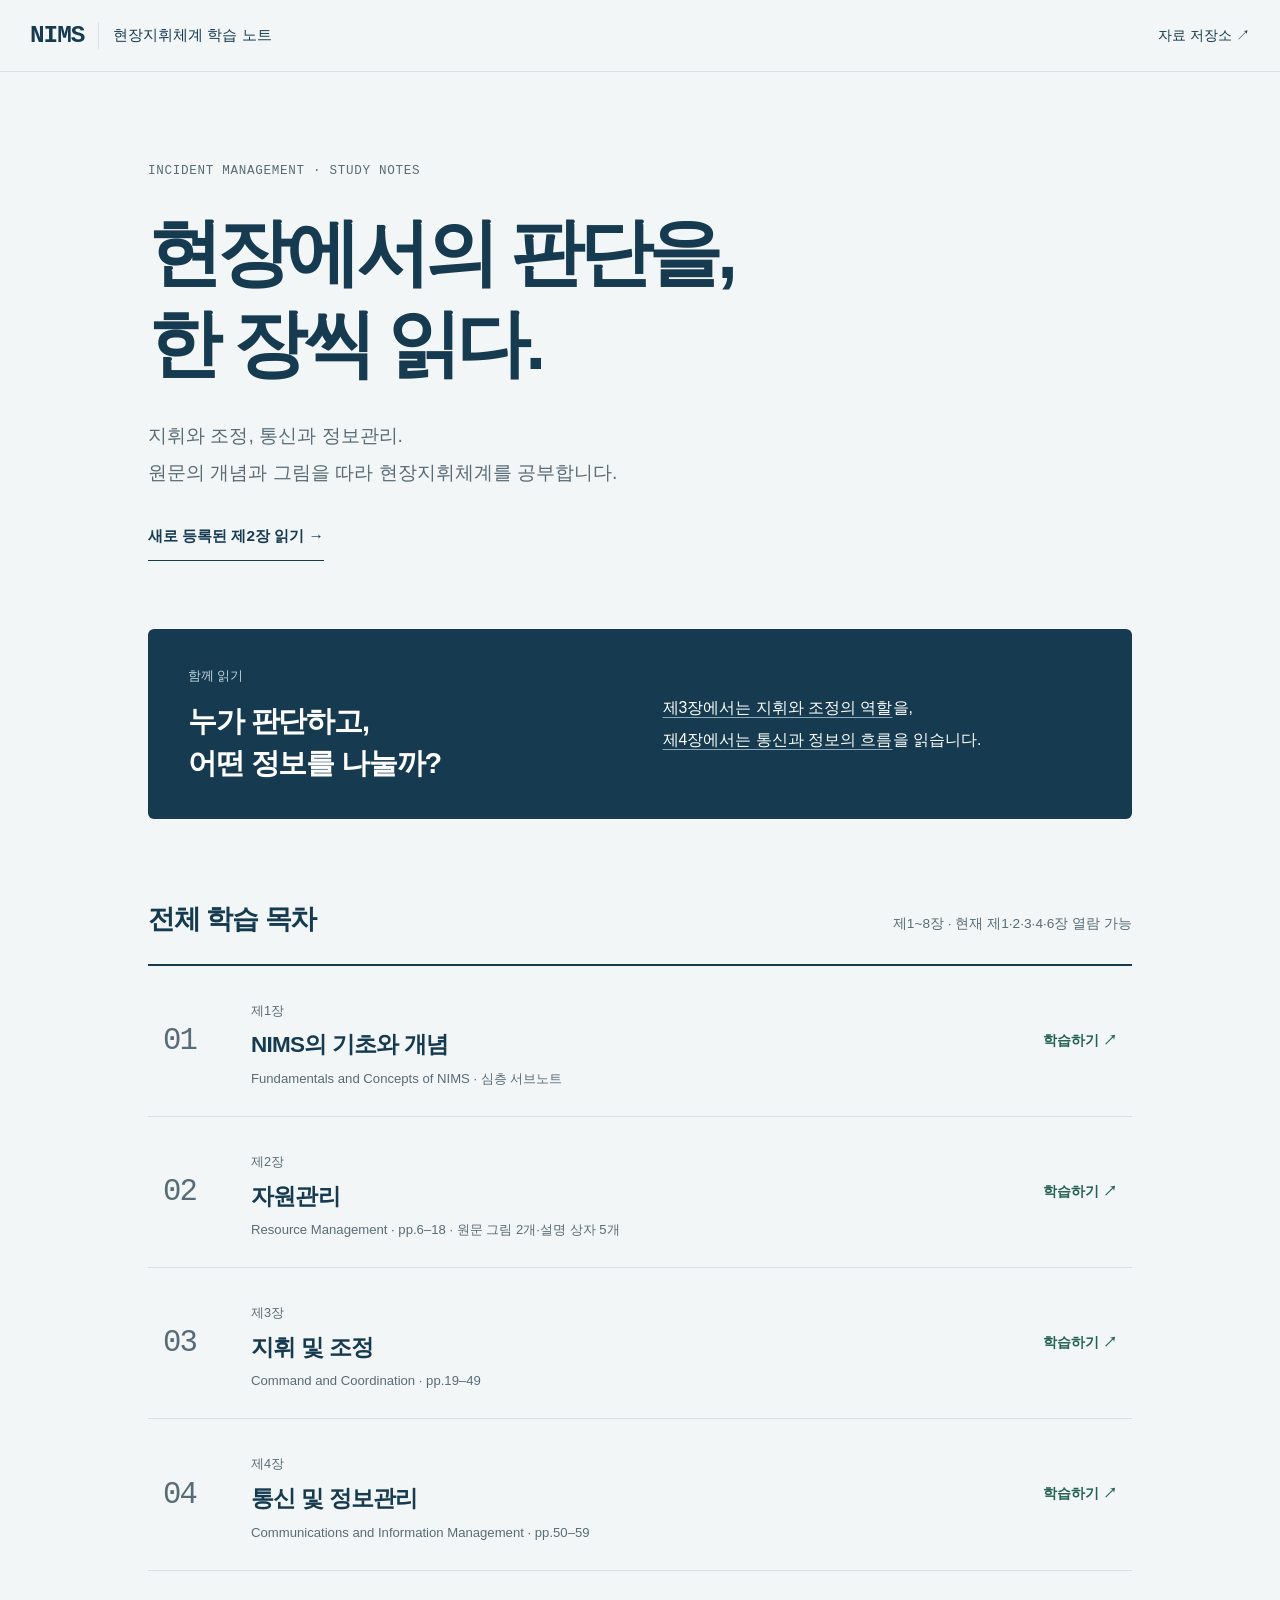
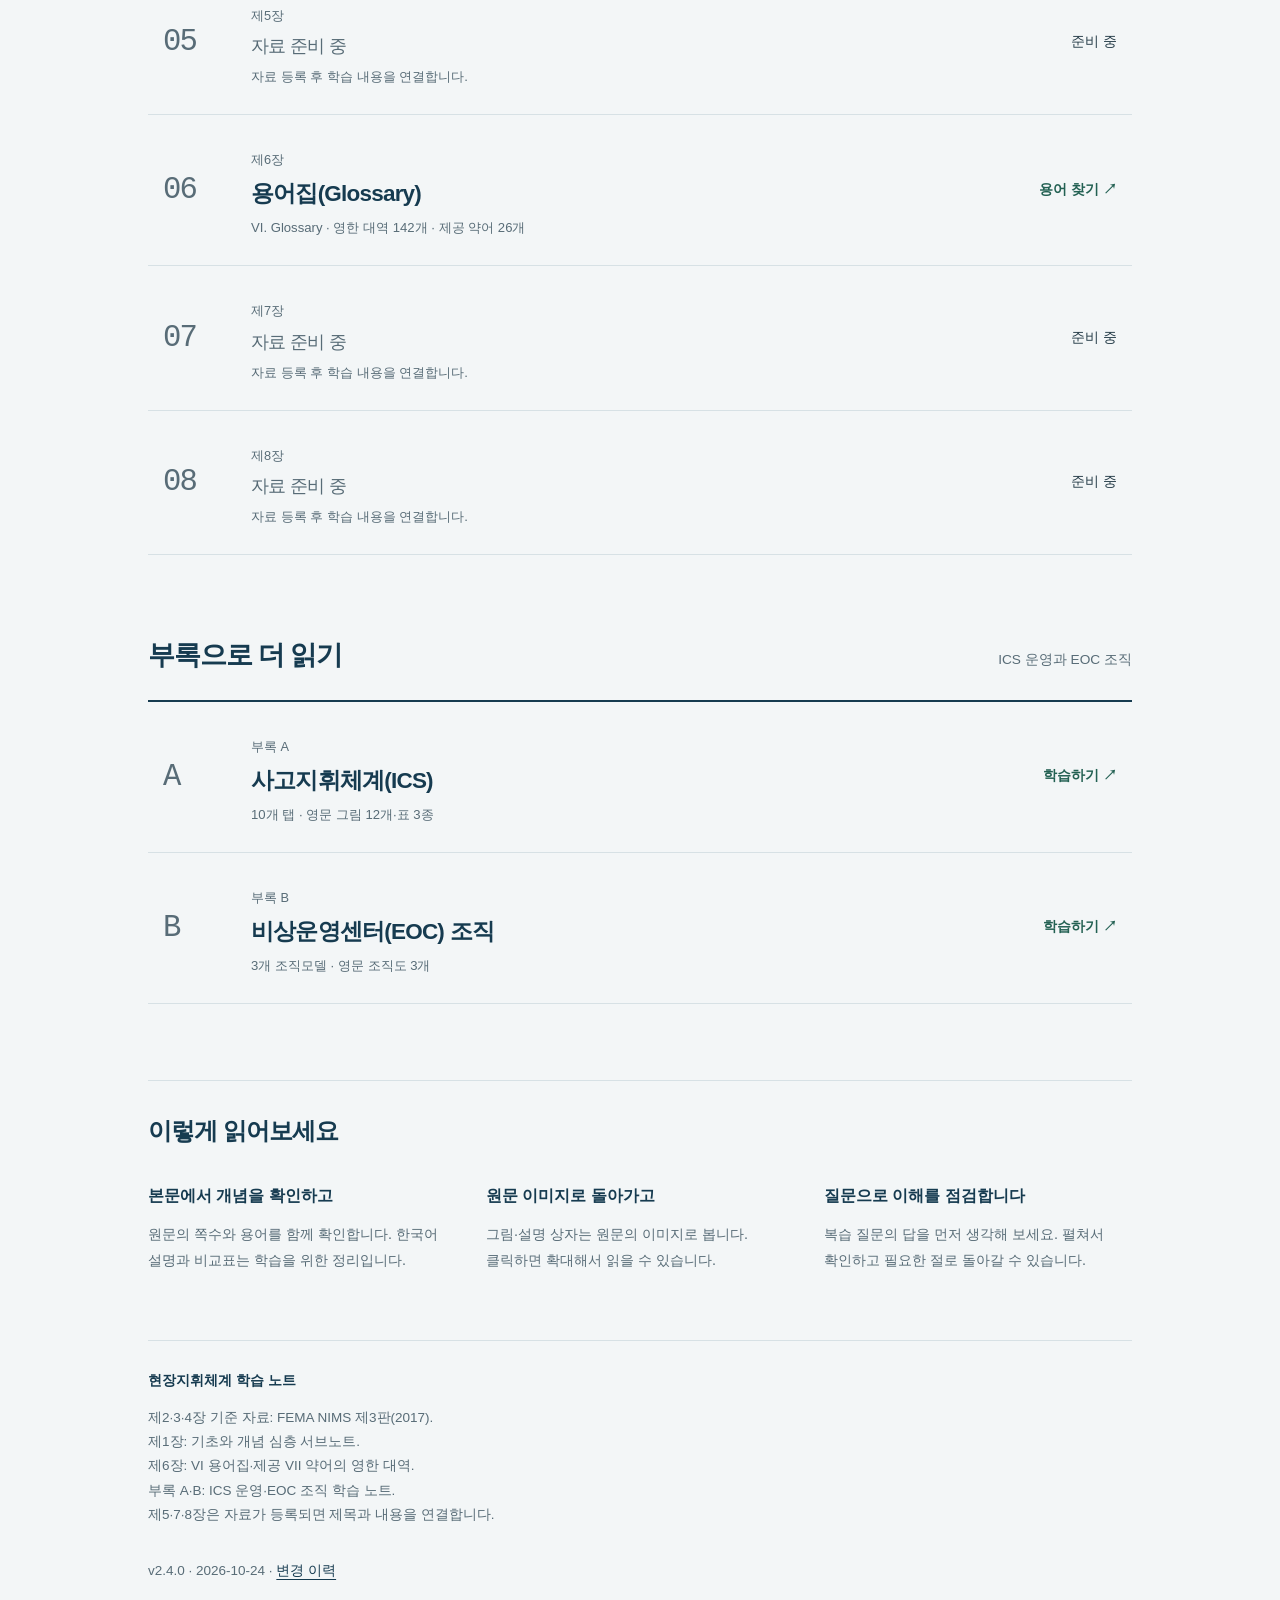
==== commit 0d5b8cbd: "Add NIMS Chapter II resource management study notes" ====
--- a/index.html
+++ b/index.html
@@ -1 +1 @@
-<!doctype html><html lang="ko"><head><meta charset="utf-8"><meta name="viewport" content="width=device-width, initial-scale=1"><meta name="description" content="현장지휘체계 학습 노트의 전체 목차. 제1장 기초와 개념, 제3장 지휘·조정, 제4장 통신·정보관리와 용어집을 함께 읽습니다."><meta name="version" content="2.3.0"><title>현장지휘체계 학습 노트 | 전체 목차</title><link rel="stylesheet" href="styles.css"><link rel="stylesheet" href="book.css"><script defer src="legacy-links.js"></script></head><body id="top"><a class="skip-link" href="#chapter-map">전체 목차로 이동</a><header class="site-header"><a class="brand" href="index.html"><strong>NIMS</strong><span>현장지휘체계 학습 노트</span></a><a class="repository-link" href="https://github.com/dorobo99-prog/nims-chapter3-study">자료 저장소 ↗</a></header><main class="book-home"><header class="book-intro"><p class="hero-subject">INCIDENT MANAGEMENT · STUDY NOTES</p><h1>현장에서의 판단을,<br>한 장씩 읽다.</h1><p class="book-lede">지휘와 조정, 통신과 정보관리.<br>원문의 개념과 그림을 따라 현장지휘체계를 공부합니다.</p><a class="start-link" href="#appendix-map">새로 등록된 부록 읽기 →</a></header><section class="reading-pair" aria-labelledby="reading-pair-title"><div><p class="eyebrow">함께 읽기</p><h2 id="reading-pair-title">누가 판단하고,<br>어떤 정보를 나눌까?</h2></div><p><a href="chapters/03/">제3장에서는 지휘와 조정의 역할</a>을,<br><a href="chapters/04/">제4장에서는 통신과 정보의 흐름</a>을 읽습니다.</p></section><section id="chapter-map" aria-labelledby="map-title"><div class="map-heading"><h2 id="map-title">전체 학습 목차</h2><p>제1~8장 · 현재 제1·3·4·6장 열람 가능</p></div><ol class="chapter-map"><li class="chapter-row ready"><a class="chapter-link" href="chapters/01/"><span class="chapter-ordinal">01</span><div class="chapter-description"><span class="chapter-label">제1장</span><h3>NIMS의 기초와 개념</h3><p>Fundamentals and Concepts of NIMS · 심층 서브노트</p></div><span class="chapter-status">학습하기 ↗</span></a></li><li class="chapter-row pending"><div class="chapter-link"><span class="chapter-ordinal">02</span><div class="chapter-description"><span class="chapter-label">제2장</span><h3>자료 준비 중</h3><p>자료 등록 후 학습 내용을 연결합니다.</p></div><span class="chapter-status">준비 중</span></div></li><li class="chapter-row ready"><a class="chapter-link" href="chapters/03/"><span class="chapter-ordinal">03</span><div class="chapter-description"><span class="chapter-label">제3장</span><h3>지휘 및 조정</h3><p>Command and Coordination · pp.19–49</p></div><span class="chapter-status">학습하기 ↗</span></a></li><li class="chapter-row ready"><a class="chapter-link" href="chapters/04/"><span class="chapter-ordinal">04</span><div class="chapter-description"><span class="chapter-label">제4장</span><h3>통신 및 정보관리</h3><p>Communications and Information Management · pp.50–59</p></div><span class="chapter-status">학습하기 ↗</span></a></li><li class="chapter-row pending"><div class="chapter-link"><span class="chapter-ordinal">05</span><div class="chapter-description"><span class="chapter-label">제5장</span><h3>자료 준비 중</h3><p>자료 등록 후 학습 내용을 연결합니다.</p></div><span class="chapter-status">준비 중</span></div></li><li class="chapter-row ready"><a class="chapter-link" href="chapters/06/"><span class="chapter-ordinal">06</span><div class="chapter-description"><span class="chapter-label">제6장</span><h3>용어집(Glossary)</h3><p>VI. Glossary · 영한 대역 142개 · 제공 약어 26개</p></div><span class="chapter-status">용어 찾기 ↗</span></a></li><li class="chapter-row pending"><div class="chapter-link"><span class="chapter-ordinal">07</span><div class="chapter-description"><span class="chapter-label">제7장</span><h3>자료 준비 중</h3><p>자료 등록 후 학습 내용을 연결합니다.</p></div><span class="chapter-status">준비 중</span></div></li><li class="chapter-row pending"><div class="chapter-link"><span class="chapter-ordinal">08</span><div class="chapter-description"><span class="chapter-label">제8장</span><h3>자료 준비 중</h3><p>자료 등록 후 학습 내용을 연결합니다.</p></div><span class="chapter-status">준비 중</span></div></li></ol></section><section id="appendix-map" aria-labelledby="appendix-map-title"><div class="map-heading"><h2 id="appendix-map-title">부록으로 더 읽기</h2><p>ICS 운영과 EOC 조직</p></div><ol class="chapter-map"><li class="chapter-row ready"><a class="chapter-link" href="appendices/a/"><span class="chapter-ordinal">A</span><div class="chapter-description"><span class="chapter-label">부록 A</span><h3>사고지휘체계(ICS)</h3><p>10개 탭 · 영문 그림 12개·표 3종</p></div><span class="chapter-status">학습하기 ↗</span></a></li><li class="chapter-row ready"><a class="chapter-link" href="appendices/b/"><span class="chapter-ordinal">B</span><div class="chapter-description"><span class="chapter-label">부록 B</span><h3>비상운영센터(EOC) 조직</h3><p>3개 조직모델 · 영문 조직도 3개</p></div><span class="chapter-status">학습하기 ↗</span></a></li></ol></section><section class="reading-guide" aria-labelledby="reading-guide-title"><h2 id="reading-guide-title">이렇게 읽어보세요</h2><div><h3>본문에서 개념을 확인하고</h3><p>원문의 쪽수와 용어를 함께 확인합니다. 한국어 설명과 비교표는 학습을 위한 정리입니다.</p></div><div><h3>원문 이미지로 돌아가고</h3><p>그림·설명 상자는 원문의 이미지로 봅니다. 클릭하면 확대해서 읽을 수 있습니다.</p></div><div><h3>질문으로 이해를 점검합니다</h3><p>복습 질문의 답을 먼저 생각해 보세요. 펼쳐서 확인하고 필요한 절로 돌아갈 수 있습니다.</p></div></section><footer class="site-footer"><strong>현장지휘체계 학습 노트</strong><p>제3·4장 기준 자료: FEMA NIMS 제3판(2017).<br>제1장: 기초와 개념 심층 서브노트.<br>제6장: VI 용어집·제공 VII 약어의 영한 대역.<br>부록 A·B: ICS 운영·EOC 조직 학습 노트.<br>제2·5·7·8장은 자료가 등록되면 제목과 내용을 연결합니다.</p><p>v2.3.0 · 2026-10-17 · <a href="https://github.com/dorobo99-prog/nims-chapter3-study/blob/main/CHANGELOG.md">변경 이력</a></p></footer></main></body></html>+<!doctype html><html lang="ko"><head><meta charset="utf-8"><meta name="viewport" content="width=device-width, initial-scale=1"><meta name="description" content="현장지휘체계 학습 노트의 전체 목차. 제1장 기초와 개념, 제3장 지휘·조정, 제4장 통신·정보관리와 용어집을 함께 읽습니다."><meta name="version" content="2.4.0"><title>현장지휘체계 학습 노트 | 전체 목차</title><link rel="stylesheet" href="styles.css"><link rel="stylesheet" href="book.css"><script defer src="legacy-links.js"></script></head><body id="top"><a class="skip-link" href="#chapter-map">전체 목차로 이동</a><header class="site-header"><a class="brand" href="index.html"><strong>NIMS</strong><span>현장지휘체계 학습 노트</span></a><a class="repository-link" href="https://github.com/dorobo99-prog/nims-chapter3-study">자료 저장소 ↗</a></header><main class="book-home"><header class="book-intro"><p class="hero-subject">INCIDENT MANAGEMENT · STUDY NOTES</p><h1>현장에서의 판단을,<br>한 장씩 읽다.</h1><p class="book-lede">지휘와 조정, 통신과 정보관리.<br>원문의 개념과 그림을 따라 현장지휘체계를 공부합니다.</p><a class="start-link" href="chapters/02/">새로 등록된 제2장 읽기 →</a></header><section class="reading-pair" aria-labelledby="reading-pair-title"><div><p class="eyebrow">함께 읽기</p><h2 id="reading-pair-title">누가 판단하고,<br>어떤 정보를 나눌까?</h2></div><p><a href="chapters/03/">제3장에서는 지휘와 조정의 역할</a>을,<br><a href="chapters/04/">제4장에서는 통신과 정보의 흐름</a>을 읽습니다.</p></section><section id="chapter-map" aria-labelledby="map-title"><div class="map-heading"><h2 id="map-title">전체 학습 목차</h2><p>제1~8장 · 현재 제1·2·3·4·6장 열람 가능</p></div><ol class="chapter-map"><li class="chapter-row ready"><a class="chapter-link" href="chapters/01/"><span class="chapter-ordinal">01</span><div class="chapter-description"><span class="chapter-label">제1장</span><h3>NIMS의 기초와 개념</h3><p>Fundamentals and Concepts of NIMS · 심층 서브노트</p></div><span class="chapter-status">학습하기 ↗</span></a></li><li class="chapter-row ready"><a class="chapter-link" href="chapters/02/"><span class="chapter-ordinal">02</span><div class="chapter-description"><span class="chapter-label">제2장</span><h3>자원관리</h3><p>Resource Management · pp.6–18 · 원문 그림 2개·설명 상자 5개</p></div><span class="chapter-status">학습하기 ↗</span></a></li><li class="chapter-row ready"><a class="chapter-link" href="chapters/03/"><span class="chapter-ordinal">03</span><div class="chapter-description"><span class="chapter-label">제3장</span><h3>지휘 및 조정</h3><p>Command and Coordination · pp.19–49</p></div><span class="chapter-status">학습하기 ↗</span></a></li><li class="chapter-row ready"><a class="chapter-link" href="chapters/04/"><span class="chapter-ordinal">04</span><div class="chapter-description"><span class="chapter-label">제4장</span><h3>통신 및 정보관리</h3><p>Communications and Information Management · pp.50–59</p></div><span class="chapter-status">학습하기 ↗</span></a></li><li class="chapter-row pending"><div class="chapter-link"><span class="chapter-ordinal">05</span><div class="chapter-description"><span class="chapter-label">제5장</span><h3>자료 준비 중</h3><p>자료 등록 후 학습 내용을 연결합니다.</p></div><span class="chapter-status">준비 중</span></div></li><li class="chapter-row ready"><a class="chapter-link" href="chapters/06/"><span class="chapter-ordinal">06</span><div class="chapter-description"><span class="chapter-label">제6장</span><h3>용어집(Glossary)</h3><p>VI. Glossary · 영한 대역 142개 · 제공 약어 26개</p></div><span class="chapter-status">용어 찾기 ↗</span></a></li><li class="chapter-row pending"><div class="chapter-link"><span class="chapter-ordinal">07</span><div class="chapter-description"><span class="chapter-label">제7장</span><h3>자료 준비 중</h3><p>자료 등록 후 학습 내용을 연결합니다.</p></div><span class="chapter-status">준비 중</span></div></li><li class="chapter-row pending"><div class="chapter-link"><span class="chapter-ordinal">08</span><div class="chapter-description"><span class="chapter-label">제8장</span><h3>자료 준비 중</h3><p>자료 등록 후 학습 내용을 연결합니다.</p></div><span class="chapter-status">준비 중</span></div></li></ol></section><section id="appendix-map" aria-labelledby="appendix-map-title"><div class="map-heading"><h2 id="appendix-map-title">부록으로 더 읽기</h2><p>ICS 운영과 EOC 조직</p></div><ol class="chapter-map"><li class="chapter-row ready"><a class="chapter-link" href="appendices/a/"><span class="chapter-ordinal">A</span><div class="chapter-description"><span class="chapter-label">부록 A</span><h3>사고지휘체계(ICS)</h3><p>10개 탭 · 영문 그림 12개·표 3종</p></div><span class="chapter-status">학습하기 ↗</span></a></li><li class="chapter-row ready"><a class="chapter-link" href="appendices/b/"><span class="chapter-ordinal">B</span><div class="chapter-description"><span class="chapter-label">부록 B</span><h3>비상운영센터(EOC) 조직</h3><p>3개 조직모델 · 영문 조직도 3개</p></div><span class="chapter-status">학습하기 ↗</span></a></li></ol></section><section class="reading-guide" aria-labelledby="reading-guide-title"><h2 id="reading-guide-title">이렇게 읽어보세요</h2><div><h3>본문에서 개념을 확인하고</h3><p>원문의 쪽수와 용어를 함께 확인합니다. 한국어 설명과 비교표는 학습을 위한 정리입니다.</p></div><div><h3>원문 이미지로 돌아가고</h3><p>그림·설명 상자는 원문의 이미지로 봅니다. 클릭하면 확대해서 읽을 수 있습니다.</p></div><div><h3>질문으로 이해를 점검합니다</h3><p>복습 질문의 답을 먼저 생각해 보세요. 펼쳐서 확인하고 필요한 절로 돌아갈 수 있습니다.</p></div></section><footer class="site-footer"><strong>현장지휘체계 학습 노트</strong><p>제2·3·4장 기준 자료: FEMA NIMS 제3판(2017).<br>제1장: 기초와 개념 심층 서브노트.<br>제6장: VI 용어집·제공 VII 약어의 영한 대역.<br>부록 A·B: ICS 운영·EOC 조직 학습 노트.<br>제5·7·8장은 자료가 등록되면 제목과 내용을 연결합니다.</p><p>v2.4.0 · 2026-10-24 · <a href="https://github.com/dorobo99-prog/nims-chapter3-study/blob/main/CHANGELOG.md">변경 이력</a></p></footer></main></body></html>
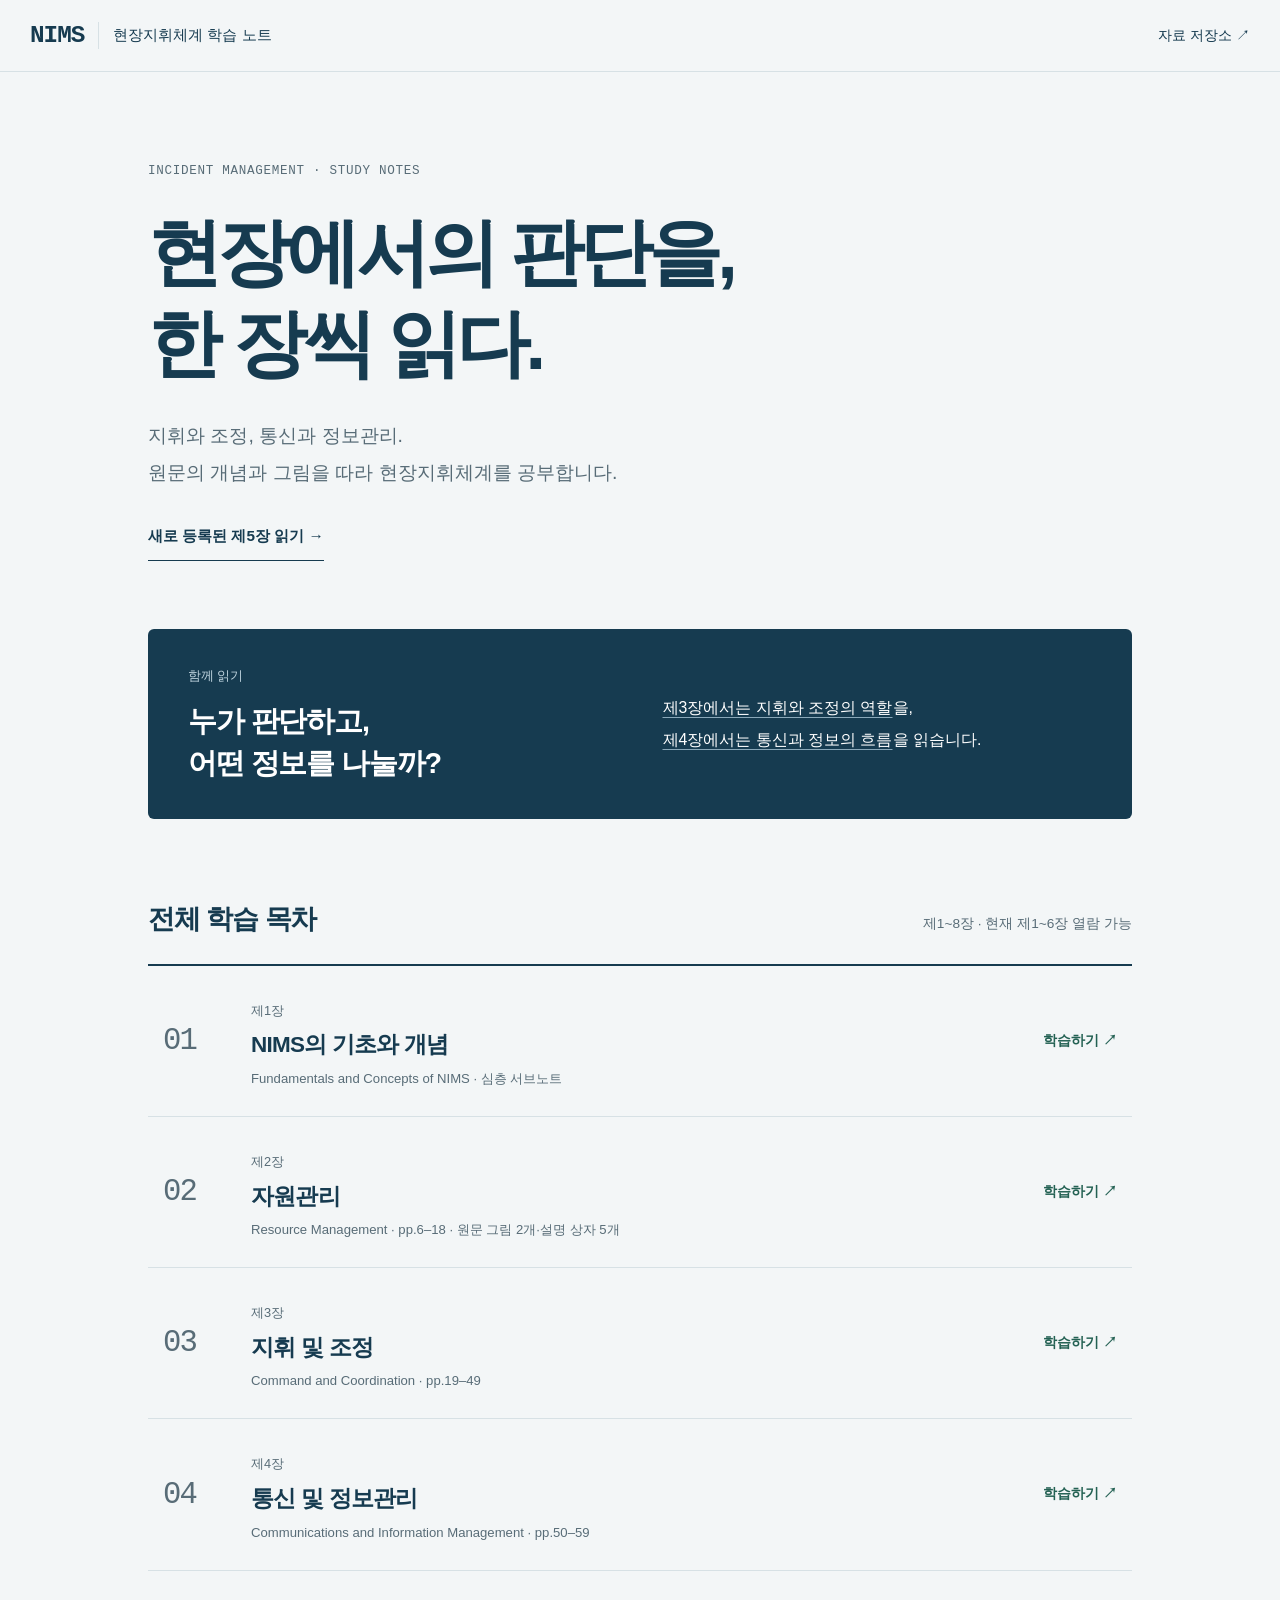
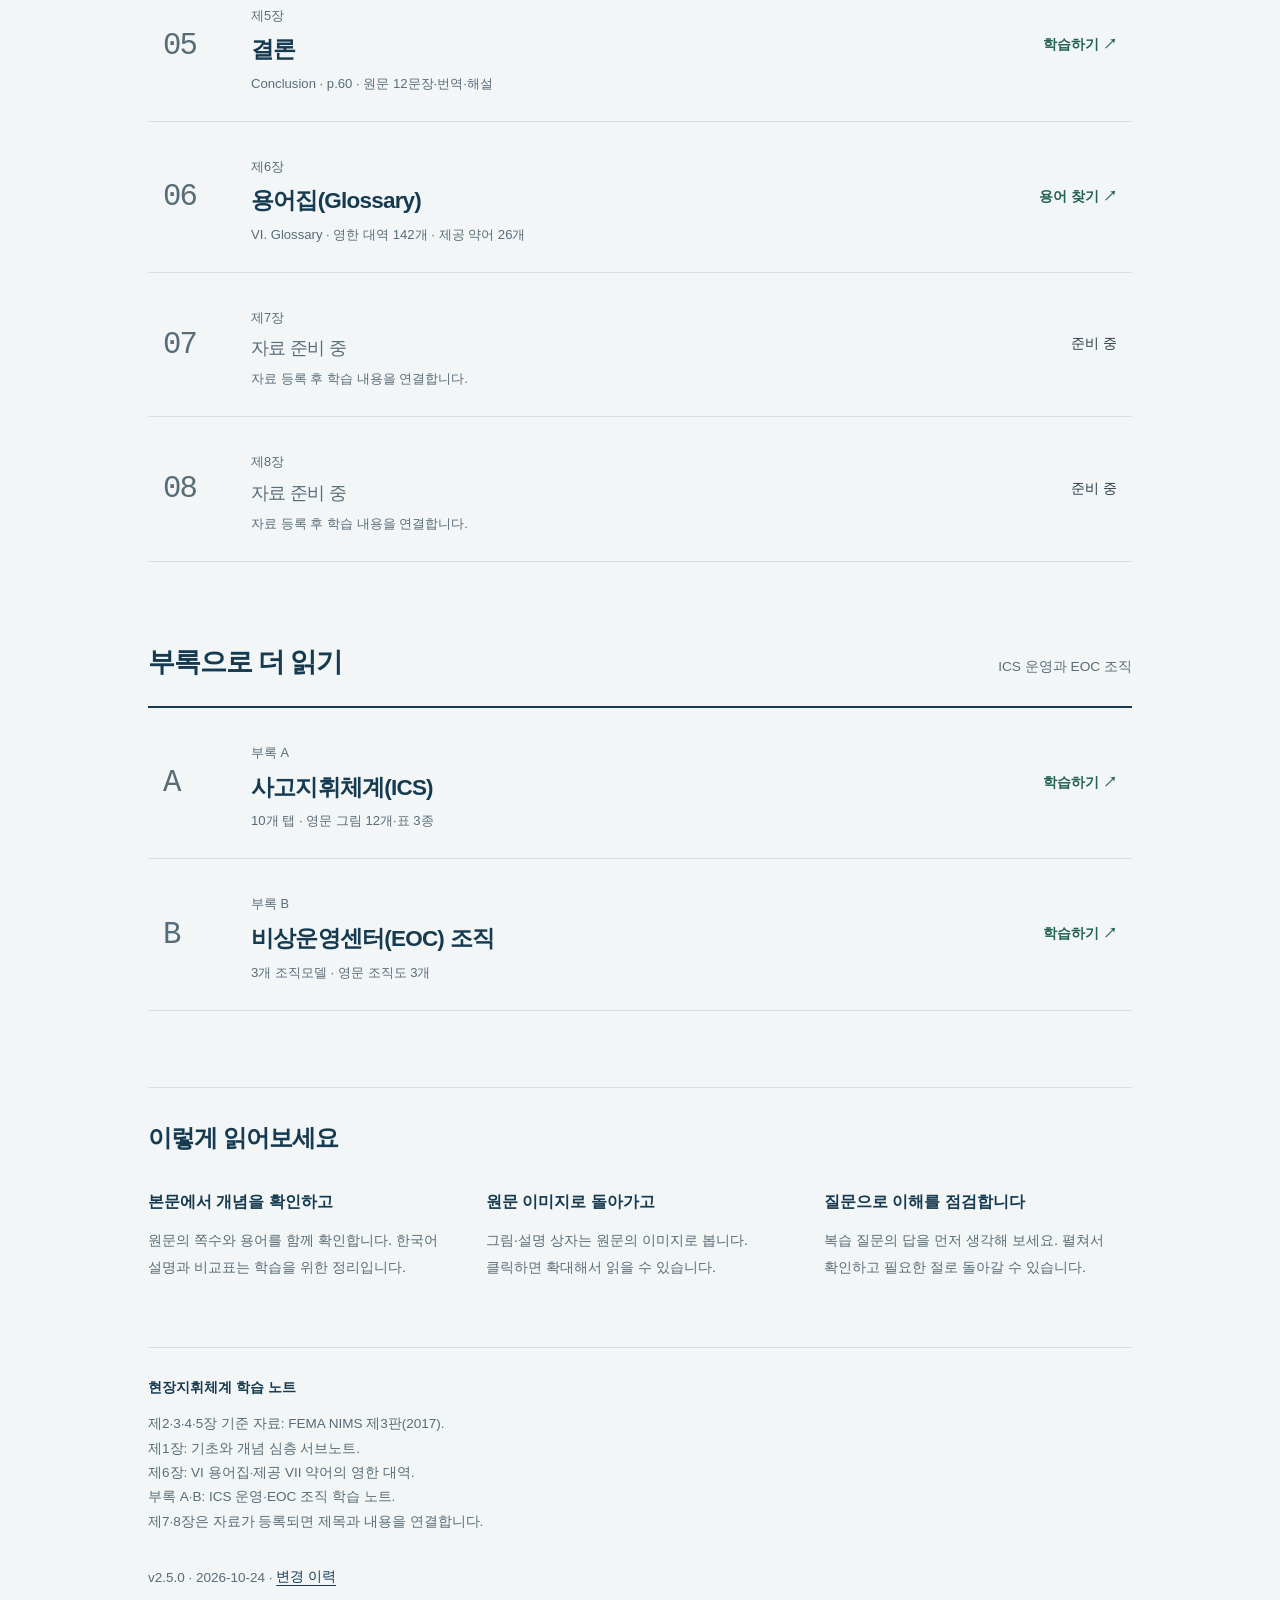
==== commit 0a5b7f49: "Add NIMS Chapter V conclusion bilingual study notes" ====
--- a/index.html
+++ b/index.html
@@ -1 +1 @@
-<!doctype html><html lang="ko"><head><meta charset="utf-8"><meta name="viewport" content="width=device-width, initial-scale=1"><meta name="description" content="현장지휘체계 학습 노트의 전체 목차. 제1장 기초와 개념, 제3장 지휘·조정, 제4장 통신·정보관리와 용어집을 함께 읽습니다."><meta name="version" content="2.4.0"><title>현장지휘체계 학습 노트 | 전체 목차</title><link rel="stylesheet" href="styles.css"><link rel="stylesheet" href="book.css"><script defer src="legacy-links.js"></script></head><body id="top"><a class="skip-link" href="#chapter-map">전체 목차로 이동</a><header class="site-header"><a class="brand" href="index.html"><strong>NIMS</strong><span>현장지휘체계 학습 노트</span></a><a class="repository-link" href="https://github.com/dorobo99-prog/nims-chapter3-study">자료 저장소 ↗</a></header><main class="book-home"><header class="book-intro"><p class="hero-subject">INCIDENT MANAGEMENT · STUDY NOTES</p><h1>현장에서의 판단을,<br>한 장씩 읽다.</h1><p class="book-lede">지휘와 조정, 통신과 정보관리.<br>원문의 개념과 그림을 따라 현장지휘체계를 공부합니다.</p><a class="start-link" href="chapters/02/">새로 등록된 제2장 읽기 →</a></header><section class="reading-pair" aria-labelledby="reading-pair-title"><div><p class="eyebrow">함께 읽기</p><h2 id="reading-pair-title">누가 판단하고,<br>어떤 정보를 나눌까?</h2></div><p><a href="chapters/03/">제3장에서는 지휘와 조정의 역할</a>을,<br><a href="chapters/04/">제4장에서는 통신과 정보의 흐름</a>을 읽습니다.</p></section><section id="chapter-map" aria-labelledby="map-title"><div class="map-heading"><h2 id="map-title">전체 학습 목차</h2><p>제1~8장 · 현재 제1·2·3·4·6장 열람 가능</p></div><ol class="chapter-map"><li class="chapter-row ready"><a class="chapter-link" href="chapters/01/"><span class="chapter-ordinal">01</span><div class="chapter-description"><span class="chapter-label">제1장</span><h3>NIMS의 기초와 개념</h3><p>Fundamentals and Concepts of NIMS · 심층 서브노트</p></div><span class="chapter-status">학습하기 ↗</span></a></li><li class="chapter-row ready"><a class="chapter-link" href="chapters/02/"><span class="chapter-ordinal">02</span><div class="chapter-description"><span class="chapter-label">제2장</span><h3>자원관리</h3><p>Resource Management · pp.6–18 · 원문 그림 2개·설명 상자 5개</p></div><span class="chapter-status">학습하기 ↗</span></a></li><li class="chapter-row ready"><a class="chapter-link" href="chapters/03/"><span class="chapter-ordinal">03</span><div class="chapter-description"><span class="chapter-label">제3장</span><h3>지휘 및 조정</h3><p>Command and Coordination · pp.19–49</p></div><span class="chapter-status">학습하기 ↗</span></a></li><li class="chapter-row ready"><a class="chapter-link" href="chapters/04/"><span class="chapter-ordinal">04</span><div class="chapter-description"><span class="chapter-label">제4장</span><h3>통신 및 정보관리</h3><p>Communications and Information Management · pp.50–59</p></div><span class="chapter-status">학습하기 ↗</span></a></li><li class="chapter-row pending"><div class="chapter-link"><span class="chapter-ordinal">05</span><div class="chapter-description"><span class="chapter-label">제5장</span><h3>자료 준비 중</h3><p>자료 등록 후 학습 내용을 연결합니다.</p></div><span class="chapter-status">준비 중</span></div></li><li class="chapter-row ready"><a class="chapter-link" href="chapters/06/"><span class="chapter-ordinal">06</span><div class="chapter-description"><span class="chapter-label">제6장</span><h3>용어집(Glossary)</h3><p>VI. Glossary · 영한 대역 142개 · 제공 약어 26개</p></div><span class="chapter-status">용어 찾기 ↗</span></a></li><li class="chapter-row pending"><div class="chapter-link"><span class="chapter-ordinal">07</span><div class="chapter-description"><span class="chapter-label">제7장</span><h3>자료 준비 중</h3><p>자료 등록 후 학습 내용을 연결합니다.</p></div><span class="chapter-status">준비 중</span></div></li><li class="chapter-row pending"><div class="chapter-link"><span class="chapter-ordinal">08</span><div class="chapter-description"><span class="chapter-label">제8장</span><h3>자료 준비 중</h3><p>자료 등록 후 학습 내용을 연결합니다.</p></div><span class="chapter-status">준비 중</span></div></li></ol></section><section id="appendix-map" aria-labelledby="appendix-map-title"><div class="map-heading"><h2 id="appendix-map-title">부록으로 더 읽기</h2><p>ICS 운영과 EOC 조직</p></div><ol class="chapter-map"><li class="chapter-row ready"><a class="chapter-link" href="appendices/a/"><span class="chapter-ordinal">A</span><div class="chapter-description"><span class="chapter-label">부록 A</span><h3>사고지휘체계(ICS)</h3><p>10개 탭 · 영문 그림 12개·표 3종</p></div><span class="chapter-status">학습하기 ↗</span></a></li><li class="chapter-row ready"><a class="chapter-link" href="appendices/b/"><span class="chapter-ordinal">B</span><div class="chapter-description"><span class="chapter-label">부록 B</span><h3>비상운영센터(EOC) 조직</h3><p>3개 조직모델 · 영문 조직도 3개</p></div><span class="chapter-status">학습하기 ↗</span></a></li></ol></section><section class="reading-guide" aria-labelledby="reading-guide-title"><h2 id="reading-guide-title">이렇게 읽어보세요</h2><div><h3>본문에서 개념을 확인하고</h3><p>원문의 쪽수와 용어를 함께 확인합니다. 한국어 설명과 비교표는 학습을 위한 정리입니다.</p></div><div><h3>원문 이미지로 돌아가고</h3><p>그림·설명 상자는 원문의 이미지로 봅니다. 클릭하면 확대해서 읽을 수 있습니다.</p></div><div><h3>질문으로 이해를 점검합니다</h3><p>복습 질문의 답을 먼저 생각해 보세요. 펼쳐서 확인하고 필요한 절로 돌아갈 수 있습니다.</p></div></section><footer class="site-footer"><strong>현장지휘체계 학습 노트</strong><p>제2·3·4장 기준 자료: FEMA NIMS 제3판(2017).<br>제1장: 기초와 개념 심층 서브노트.<br>제6장: VI 용어집·제공 VII 약어의 영한 대역.<br>부록 A·B: ICS 운영·EOC 조직 학습 노트.<br>제5·7·8장은 자료가 등록되면 제목과 내용을 연결합니다.</p><p>v2.4.0 · 2026-10-24 · <a href="https://github.com/dorobo99-prog/nims-chapter3-study/blob/main/CHANGELOG.md">변경 이력</a></p></footer></main></body></html>+<!doctype html><html lang="ko"><head><meta charset="utf-8"><meta name="viewport" content="width=device-width, initial-scale=1"><meta name="description" content="현장지휘체계 학습 노트의 전체 목차. 제1장 기초와 개념, 제3장 지휘·조정, 제4장 통신·정보관리와 용어집을 함께 읽습니다."><meta name="version" content="2.5.0"><title>현장지휘체계 학습 노트 | 전체 목차</title><link rel="stylesheet" href="styles.css"><link rel="stylesheet" href="book.css"><script defer src="legacy-links.js"></script></head><body id="top"><a class="skip-link" href="#chapter-map">전체 목차로 이동</a><header class="site-header"><a class="brand" href="index.html"><strong>NIMS</strong><span>현장지휘체계 학습 노트</span></a><a class="repository-link" href="https://github.com/dorobo99-prog/nims-chapter3-study">자료 저장소 ↗</a></header><main class="book-home"><header class="book-intro"><p class="hero-subject">INCIDENT MANAGEMENT · STUDY NOTES</p><h1>현장에서의 판단을,<br>한 장씩 읽다.</h1><p class="book-lede">지휘와 조정, 통신과 정보관리.<br>원문의 개념과 그림을 따라 현장지휘체계를 공부합니다.</p><a class="start-link" href="chapters/05/">새로 등록된 제5장 읽기 →</a></header><section class="reading-pair" aria-labelledby="reading-pair-title"><div><p class="eyebrow">함께 읽기</p><h2 id="reading-pair-title">누가 판단하고,<br>어떤 정보를 나눌까?</h2></div><p><a href="chapters/03/">제3장에서는 지휘와 조정의 역할</a>을,<br><a href="chapters/04/">제4장에서는 통신과 정보의 흐름</a>을 읽습니다.</p></section><section id="chapter-map" aria-labelledby="map-title"><div class="map-heading"><h2 id="map-title">전체 학습 목차</h2><p>제1~8장 · 현재 제1~6장 열람 가능</p></div><ol class="chapter-map"><li class="chapter-row ready"><a class="chapter-link" href="chapters/01/"><span class="chapter-ordinal">01</span><div class="chapter-description"><span class="chapter-label">제1장</span><h3>NIMS의 기초와 개념</h3><p>Fundamentals and Concepts of NIMS · 심층 서브노트</p></div><span class="chapter-status">학습하기 ↗</span></a></li><li class="chapter-row ready"><a class="chapter-link" href="chapters/02/"><span class="chapter-ordinal">02</span><div class="chapter-description"><span class="chapter-label">제2장</span><h3>자원관리</h3><p>Resource Management · pp.6–18 · 원문 그림 2개·설명 상자 5개</p></div><span class="chapter-status">학습하기 ↗</span></a></li><li class="chapter-row ready"><a class="chapter-link" href="chapters/03/"><span class="chapter-ordinal">03</span><div class="chapter-description"><span class="chapter-label">제3장</span><h3>지휘 및 조정</h3><p>Command and Coordination · pp.19–49</p></div><span class="chapter-status">학습하기 ↗</span></a></li><li class="chapter-row ready"><a class="chapter-link" href="chapters/04/"><span class="chapter-ordinal">04</span><div class="chapter-description"><span class="chapter-label">제4장</span><h3>통신 및 정보관리</h3><p>Communications and Information Management · pp.50–59</p></div><span class="chapter-status">학습하기 ↗</span></a></li><li class="chapter-row ready"><a class="chapter-link" href="chapters/05/"><span class="chapter-ordinal">05</span><div class="chapter-description"><span class="chapter-label">제5장</span><h3>결론</h3><p>Conclusion · p.60 · 원문 12문장·번역·해설</p></div><span class="chapter-status">학습하기 ↗</span></a></li><li class="chapter-row ready"><a class="chapter-link" href="chapters/06/"><span class="chapter-ordinal">06</span><div class="chapter-description"><span class="chapter-label">제6장</span><h3>용어집(Glossary)</h3><p>VI. Glossary · 영한 대역 142개 · 제공 약어 26개</p></div><span class="chapter-status">용어 찾기 ↗</span></a></li><li class="chapter-row pending"><div class="chapter-link"><span class="chapter-ordinal">07</span><div class="chapter-description"><span class="chapter-label">제7장</span><h3>자료 준비 중</h3><p>자료 등록 후 학습 내용을 연결합니다.</p></div><span class="chapter-status">준비 중</span></div></li><li class="chapter-row pending"><div class="chapter-link"><span class="chapter-ordinal">08</span><div class="chapter-description"><span class="chapter-label">제8장</span><h3>자료 준비 중</h3><p>자료 등록 후 학습 내용을 연결합니다.</p></div><span class="chapter-status">준비 중</span></div></li></ol></section><section id="appendix-map" aria-labelledby="appendix-map-title"><div class="map-heading"><h2 id="appendix-map-title">부록으로 더 읽기</h2><p>ICS 운영과 EOC 조직</p></div><ol class="chapter-map"><li class="chapter-row ready"><a class="chapter-link" href="appendices/a/"><span class="chapter-ordinal">A</span><div class="chapter-description"><span class="chapter-label">부록 A</span><h3>사고지휘체계(ICS)</h3><p>10개 탭 · 영문 그림 12개·표 3종</p></div><span class="chapter-status">학습하기 ↗</span></a></li><li class="chapter-row ready"><a class="chapter-link" href="appendices/b/"><span class="chapter-ordinal">B</span><div class="chapter-description"><span class="chapter-label">부록 B</span><h3>비상운영센터(EOC) 조직</h3><p>3개 조직모델 · 영문 조직도 3개</p></div><span class="chapter-status">학습하기 ↗</span></a></li></ol></section><section class="reading-guide" aria-labelledby="reading-guide-title"><h2 id="reading-guide-title">이렇게 읽어보세요</h2><div><h3>본문에서 개념을 확인하고</h3><p>원문의 쪽수와 용어를 함께 확인합니다. 한국어 설명과 비교표는 학습을 위한 정리입니다.</p></div><div><h3>원문 이미지로 돌아가고</h3><p>그림·설명 상자는 원문의 이미지로 봅니다. 클릭하면 확대해서 읽을 수 있습니다.</p></div><div><h3>질문으로 이해를 점검합니다</h3><p>복습 질문의 답을 먼저 생각해 보세요. 펼쳐서 확인하고 필요한 절로 돌아갈 수 있습니다.</p></div></section><footer class="site-footer"><strong>현장지휘체계 학습 노트</strong><p>제2·3·4·5장 기준 자료: FEMA NIMS 제3판(2017).<br>제1장: 기초와 개념 심층 서브노트.<br>제6장: VI 용어집·제공 VII 약어의 영한 대역.<br>부록 A·B: ICS 운영·EOC 조직 학습 노트.<br>제7·8장은 자료가 등록되면 제목과 내용을 연결합니다.</p><p>v2.5.0 · 2026-10-24 · <a href="https://github.com/dorobo99-prog/nims-chapter3-study/blob/main/CHANGELOG.md">변경 이력</a></p></footer></main></body></html>
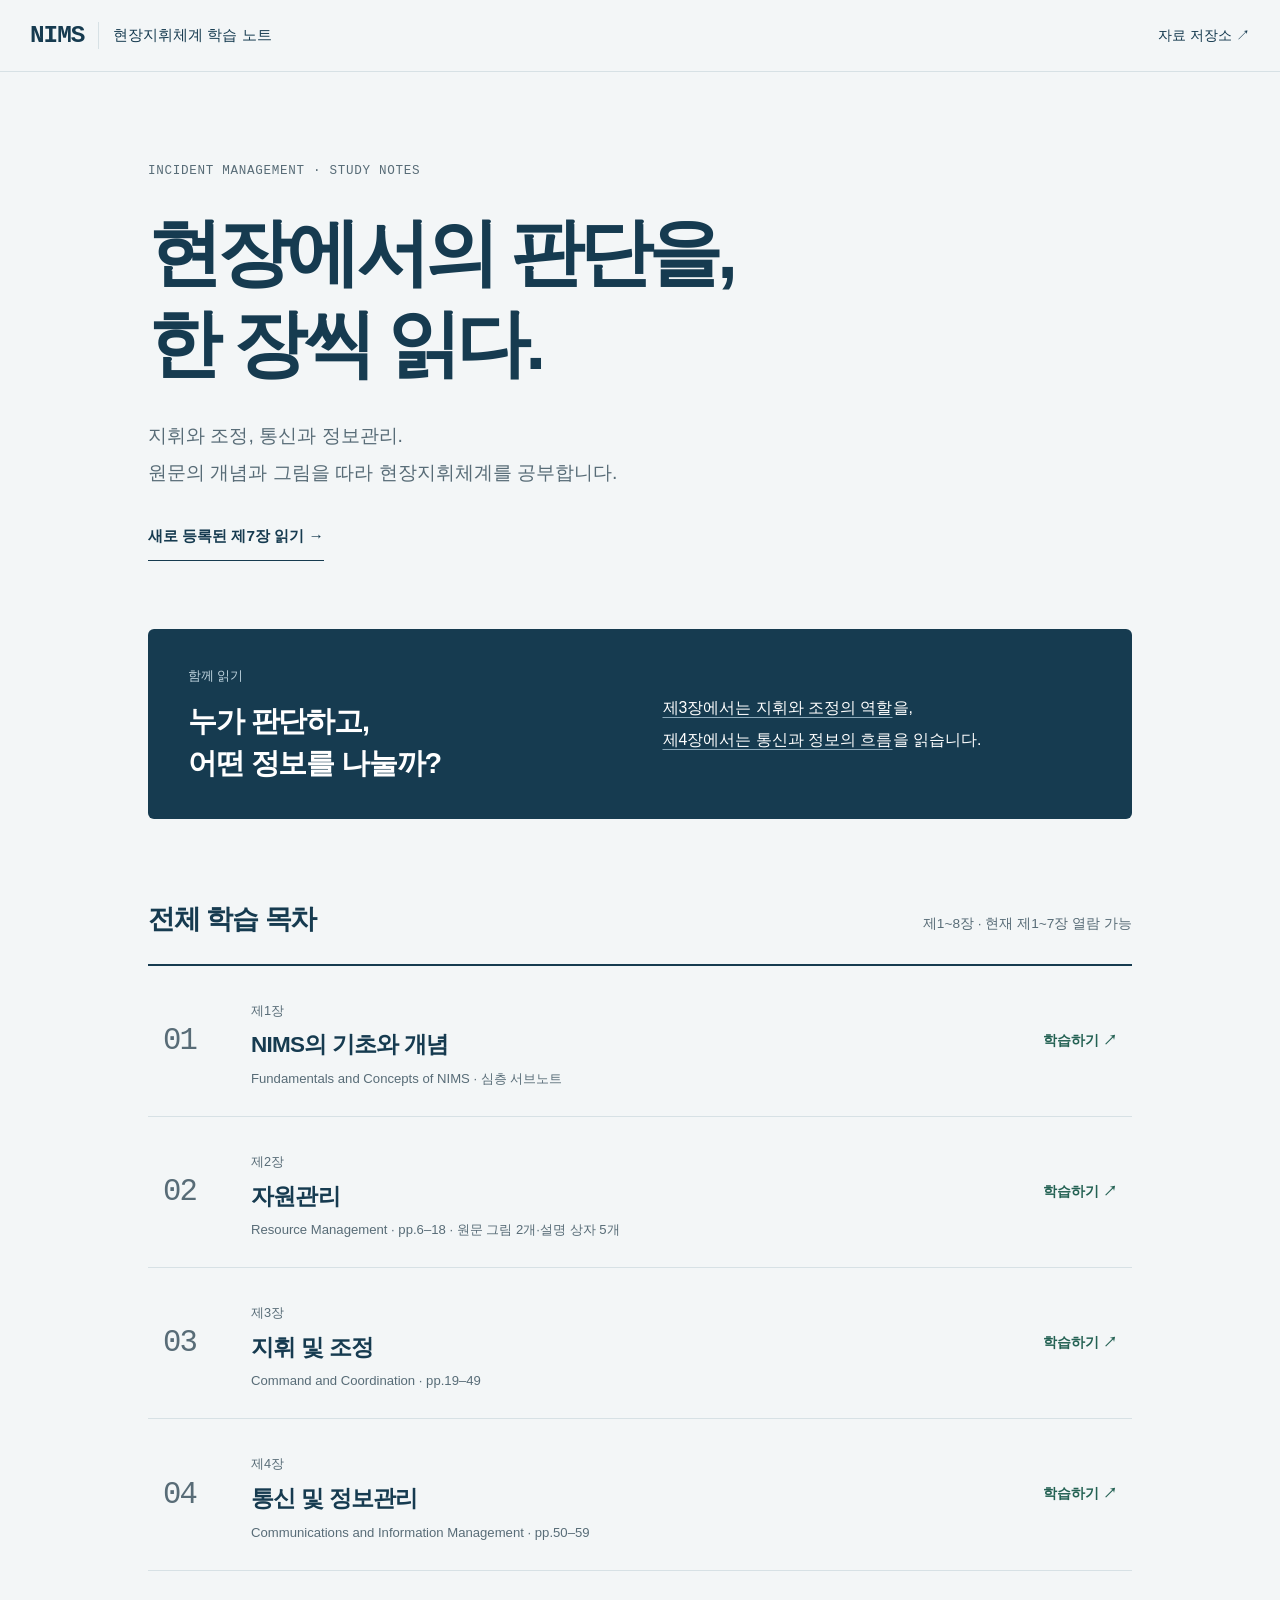
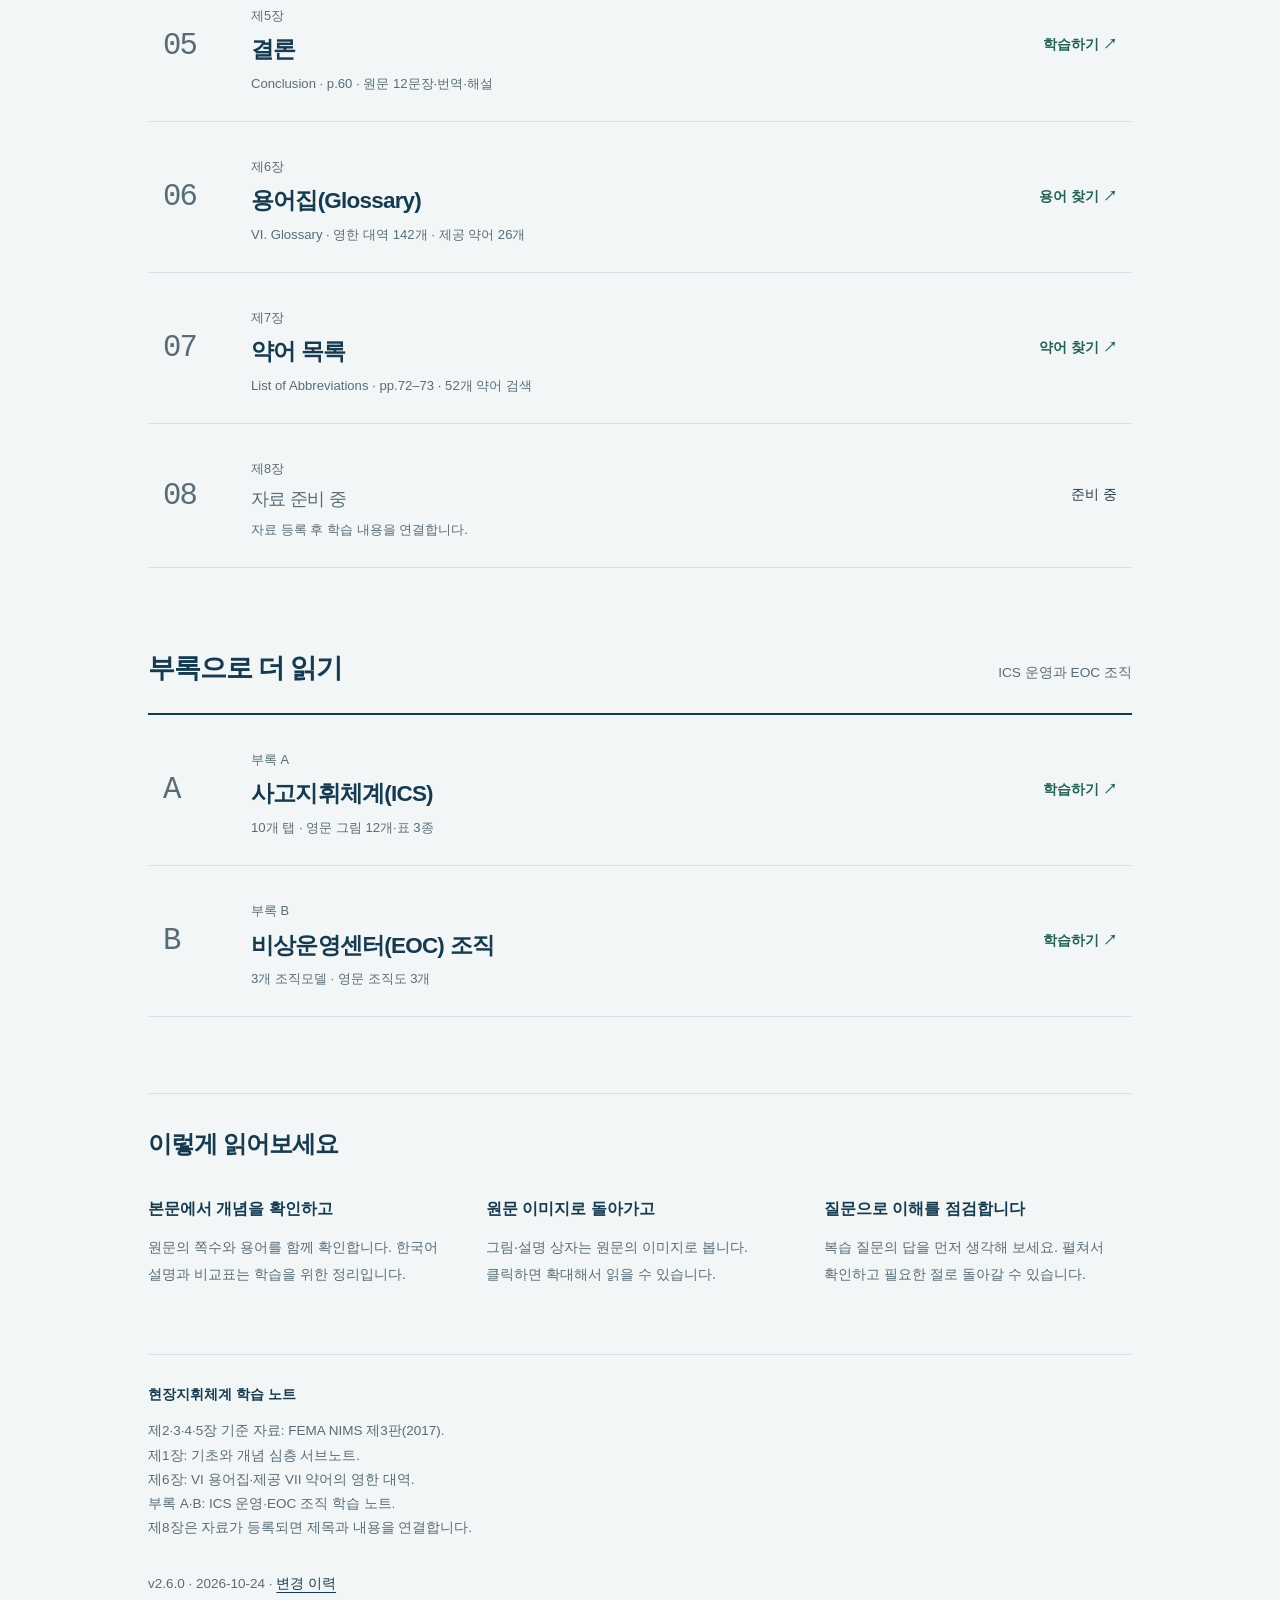
==== commit f340e0b2: "Add complete NIMS abbreviation list with bilingual search" ====
--- a/index.html
+++ b/index.html
@@ -1 +1 @@
-<!doctype html><html lang="ko"><head><meta charset="utf-8"><meta name="viewport" content="width=device-width, initial-scale=1"><meta name="description" content="현장지휘체계 학습 노트의 전체 목차. 제1장 기초와 개념, 제3장 지휘·조정, 제4장 통신·정보관리와 용어집을 함께 읽습니다."><meta name="version" content="2.5.0"><title>현장지휘체계 학습 노트 | 전체 목차</title><link rel="stylesheet" href="styles.css"><link rel="stylesheet" href="book.css"><script defer src="legacy-links.js"></script></head><body id="top"><a class="skip-link" href="#chapter-map">전체 목차로 이동</a><header class="site-header"><a class="brand" href="index.html"><strong>NIMS</strong><span>현장지휘체계 학습 노트</span></a><a class="repository-link" href="https://github.com/dorobo99-prog/nims-chapter3-study">자료 저장소 ↗</a></header><main class="book-home"><header class="book-intro"><p class="hero-subject">INCIDENT MANAGEMENT · STUDY NOTES</p><h1>현장에서의 판단을,<br>한 장씩 읽다.</h1><p class="book-lede">지휘와 조정, 통신과 정보관리.<br>원문의 개념과 그림을 따라 현장지휘체계를 공부합니다.</p><a class="start-link" href="chapters/05/">새로 등록된 제5장 읽기 →</a></header><section class="reading-pair" aria-labelledby="reading-pair-title"><div><p class="eyebrow">함께 읽기</p><h2 id="reading-pair-title">누가 판단하고,<br>어떤 정보를 나눌까?</h2></div><p><a href="chapters/03/">제3장에서는 지휘와 조정의 역할</a>을,<br><a href="chapters/04/">제4장에서는 통신과 정보의 흐름</a>을 읽습니다.</p></section><section id="chapter-map" aria-labelledby="map-title"><div class="map-heading"><h2 id="map-title">전체 학습 목차</h2><p>제1~8장 · 현재 제1~6장 열람 가능</p></div><ol class="chapter-map"><li class="chapter-row ready"><a class="chapter-link" href="chapters/01/"><span class="chapter-ordinal">01</span><div class="chapter-description"><span class="chapter-label">제1장</span><h3>NIMS의 기초와 개념</h3><p>Fundamentals and Concepts of NIMS · 심층 서브노트</p></div><span class="chapter-status">학습하기 ↗</span></a></li><li class="chapter-row ready"><a class="chapter-link" href="chapters/02/"><span class="chapter-ordinal">02</span><div class="chapter-description"><span class="chapter-label">제2장</span><h3>자원관리</h3><p>Resource Management · pp.6–18 · 원문 그림 2개·설명 상자 5개</p></div><span class="chapter-status">학습하기 ↗</span></a></li><li class="chapter-row ready"><a class="chapter-link" href="chapters/03/"><span class="chapter-ordinal">03</span><div class="chapter-description"><span class="chapter-label">제3장</span><h3>지휘 및 조정</h3><p>Command and Coordination · pp.19–49</p></div><span class="chapter-status">학습하기 ↗</span></a></li><li class="chapter-row ready"><a class="chapter-link" href="chapters/04/"><span class="chapter-ordinal">04</span><div class="chapter-description"><span class="chapter-label">제4장</span><h3>통신 및 정보관리</h3><p>Communications and Information Management · pp.50–59</p></div><span class="chapter-status">학습하기 ↗</span></a></li><li class="chapter-row ready"><a class="chapter-link" href="chapters/05/"><span class="chapter-ordinal">05</span><div class="chapter-description"><span class="chapter-label">제5장</span><h3>결론</h3><p>Conclusion · p.60 · 원문 12문장·번역·해설</p></div><span class="chapter-status">학습하기 ↗</span></a></li><li class="chapter-row ready"><a class="chapter-link" href="chapters/06/"><span class="chapter-ordinal">06</span><div class="chapter-description"><span class="chapter-label">제6장</span><h3>용어집(Glossary)</h3><p>VI. Glossary · 영한 대역 142개 · 제공 약어 26개</p></div><span class="chapter-status">용어 찾기 ↗</span></a></li><li class="chapter-row pending"><div class="chapter-link"><span class="chapter-ordinal">07</span><div class="chapter-description"><span class="chapter-label">제7장</span><h3>자료 준비 중</h3><p>자료 등록 후 학습 내용을 연결합니다.</p></div><span class="chapter-status">준비 중</span></div></li><li class="chapter-row pending"><div class="chapter-link"><span class="chapter-ordinal">08</span><div class="chapter-description"><span class="chapter-label">제8장</span><h3>자료 준비 중</h3><p>자료 등록 후 학습 내용을 연결합니다.</p></div><span class="chapter-status">준비 중</span></div></li></ol></section><section id="appendix-map" aria-labelledby="appendix-map-title"><div class="map-heading"><h2 id="appendix-map-title">부록으로 더 읽기</h2><p>ICS 운영과 EOC 조직</p></div><ol class="chapter-map"><li class="chapter-row ready"><a class="chapter-link" href="appendices/a/"><span class="chapter-ordinal">A</span><div class="chapter-description"><span class="chapter-label">부록 A</span><h3>사고지휘체계(ICS)</h3><p>10개 탭 · 영문 그림 12개·표 3종</p></div><span class="chapter-status">학습하기 ↗</span></a></li><li class="chapter-row ready"><a class="chapter-link" href="appendices/b/"><span class="chapter-ordinal">B</span><div class="chapter-description"><span class="chapter-label">부록 B</span><h3>비상운영센터(EOC) 조직</h3><p>3개 조직모델 · 영문 조직도 3개</p></div><span class="chapter-status">학습하기 ↗</span></a></li></ol></section><section class="reading-guide" aria-labelledby="reading-guide-title"><h2 id="reading-guide-title">이렇게 읽어보세요</h2><div><h3>본문에서 개념을 확인하고</h3><p>원문의 쪽수와 용어를 함께 확인합니다. 한국어 설명과 비교표는 학습을 위한 정리입니다.</p></div><div><h3>원문 이미지로 돌아가고</h3><p>그림·설명 상자는 원문의 이미지로 봅니다. 클릭하면 확대해서 읽을 수 있습니다.</p></div><div><h3>질문으로 이해를 점검합니다</h3><p>복습 질문의 답을 먼저 생각해 보세요. 펼쳐서 확인하고 필요한 절로 돌아갈 수 있습니다.</p></div></section><footer class="site-footer"><strong>현장지휘체계 학습 노트</strong><p>제2·3·4·5장 기준 자료: FEMA NIMS 제3판(2017).<br>제1장: 기초와 개념 심층 서브노트.<br>제6장: VI 용어집·제공 VII 약어의 영한 대역.<br>부록 A·B: ICS 운영·EOC 조직 학습 노트.<br>제7·8장은 자료가 등록되면 제목과 내용을 연결합니다.</p><p>v2.5.0 · 2026-10-24 · <a href="https://github.com/dorobo99-prog/nims-chapter3-study/blob/main/CHANGELOG.md">변경 이력</a></p></footer></main></body></html>+<!doctype html><html lang="ko"><head><meta charset="utf-8"><meta name="viewport" content="width=device-width, initial-scale=1"><meta name="description" content="현장지휘체계 학습 노트의 전체 목차. 제1장 기초와 개념, 제3장 지휘·조정, 제4장 통신·정보관리와 용어집을 함께 읽습니다."><meta name="version" content="2.6.0"><title>현장지휘체계 학습 노트 | 전체 목차</title><link rel="stylesheet" href="styles.css"><link rel="stylesheet" href="book.css"><script defer src="legacy-links.js"></script></head><body id="top"><a class="skip-link" href="#chapter-map">전체 목차로 이동</a><header class="site-header"><a class="brand" href="index.html"><strong>NIMS</strong><span>현장지휘체계 학습 노트</span></a><a class="repository-link" href="https://github.com/dorobo99-prog/nims-chapter3-study">자료 저장소 ↗</a></header><main class="book-home"><header class="book-intro"><p class="hero-subject">INCIDENT MANAGEMENT · STUDY NOTES</p><h1>현장에서의 판단을,<br>한 장씩 읽다.</h1><p class="book-lede">지휘와 조정, 통신과 정보관리.<br>원문의 개념과 그림을 따라 현장지휘체계를 공부합니다.</p><a class="start-link" href="chapters/07/">새로 등록된 제7장 읽기 →</a></header><section class="reading-pair" aria-labelledby="reading-pair-title"><div><p class="eyebrow">함께 읽기</p><h2 id="reading-pair-title">누가 판단하고,<br>어떤 정보를 나눌까?</h2></div><p><a href="chapters/03/">제3장에서는 지휘와 조정의 역할</a>을,<br><a href="chapters/04/">제4장에서는 통신과 정보의 흐름</a>을 읽습니다.</p></section><section id="chapter-map" aria-labelledby="map-title"><div class="map-heading"><h2 id="map-title">전체 학습 목차</h2><p>제1~8장 · 현재 제1~7장 열람 가능</p></div><ol class="chapter-map"><li class="chapter-row ready"><a class="chapter-link" href="chapters/01/"><span class="chapter-ordinal">01</span><div class="chapter-description"><span class="chapter-label">제1장</span><h3>NIMS의 기초와 개념</h3><p>Fundamentals and Concepts of NIMS · 심층 서브노트</p></div><span class="chapter-status">학습하기 ↗</span></a></li><li class="chapter-row ready"><a class="chapter-link" href="chapters/02/"><span class="chapter-ordinal">02</span><div class="chapter-description"><span class="chapter-label">제2장</span><h3>자원관리</h3><p>Resource Management · pp.6–18 · 원문 그림 2개·설명 상자 5개</p></div><span class="chapter-status">학습하기 ↗</span></a></li><li class="chapter-row ready"><a class="chapter-link" href="chapters/03/"><span class="chapter-ordinal">03</span><div class="chapter-description"><span class="chapter-label">제3장</span><h3>지휘 및 조정</h3><p>Command and Coordination · pp.19–49</p></div><span class="chapter-status">학습하기 ↗</span></a></li><li class="chapter-row ready"><a class="chapter-link" href="chapters/04/"><span class="chapter-ordinal">04</span><div class="chapter-description"><span class="chapter-label">제4장</span><h3>통신 및 정보관리</h3><p>Communications and Information Management · pp.50–59</p></div><span class="chapter-status">학습하기 ↗</span></a></li><li class="chapter-row ready"><a class="chapter-link" href="chapters/05/"><span class="chapter-ordinal">05</span><div class="chapter-description"><span class="chapter-label">제5장</span><h3>결론</h3><p>Conclusion · p.60 · 원문 12문장·번역·해설</p></div><span class="chapter-status">학습하기 ↗</span></a></li><li class="chapter-row ready"><a class="chapter-link" href="chapters/06/"><span class="chapter-ordinal">06</span><div class="chapter-description"><span class="chapter-label">제6장</span><h3>용어집(Glossary)</h3><p>VI. Glossary · 영한 대역 142개 · 제공 약어 26개</p></div><span class="chapter-status">용어 찾기 ↗</span></a></li><li class="chapter-row ready"><a class="chapter-link" href="chapters/07/"><span class="chapter-ordinal">07</span><div class="chapter-description"><span class="chapter-label">제7장</span><h3>약어 목록</h3><p>List of Abbreviations · pp.72–73 · 52개 약어 검색</p></div><span class="chapter-status">약어 찾기 ↗</span></a></li><li class="chapter-row pending"><div class="chapter-link"><span class="chapter-ordinal">08</span><div class="chapter-description"><span class="chapter-label">제8장</span><h3>자료 준비 중</h3><p>자료 등록 후 학습 내용을 연결합니다.</p></div><span class="chapter-status">준비 중</span></div></li></ol></section><section id="appendix-map" aria-labelledby="appendix-map-title"><div class="map-heading"><h2 id="appendix-map-title">부록으로 더 읽기</h2><p>ICS 운영과 EOC 조직</p></div><ol class="chapter-map"><li class="chapter-row ready"><a class="chapter-link" href="appendices/a/"><span class="chapter-ordinal">A</span><div class="chapter-description"><span class="chapter-label">부록 A</span><h3>사고지휘체계(ICS)</h3><p>10개 탭 · 영문 그림 12개·표 3종</p></div><span class="chapter-status">학습하기 ↗</span></a></li><li class="chapter-row ready"><a class="chapter-link" href="appendices/b/"><span class="chapter-ordinal">B</span><div class="chapter-description"><span class="chapter-label">부록 B</span><h3>비상운영센터(EOC) 조직</h3><p>3개 조직모델 · 영문 조직도 3개</p></div><span class="chapter-status">학습하기 ↗</span></a></li></ol></section><section class="reading-guide" aria-labelledby="reading-guide-title"><h2 id="reading-guide-title">이렇게 읽어보세요</h2><div><h3>본문에서 개념을 확인하고</h3><p>원문의 쪽수와 용어를 함께 확인합니다. 한국어 설명과 비교표는 학습을 위한 정리입니다.</p></div><div><h3>원문 이미지로 돌아가고</h3><p>그림·설명 상자는 원문의 이미지로 봅니다. 클릭하면 확대해서 읽을 수 있습니다.</p></div><div><h3>질문으로 이해를 점검합니다</h3><p>복습 질문의 답을 먼저 생각해 보세요. 펼쳐서 확인하고 필요한 절로 돌아갈 수 있습니다.</p></div></section><footer class="site-footer"><strong>현장지휘체계 학습 노트</strong><p>제2·3·4·5장 기준 자료: FEMA NIMS 제3판(2017).<br>제1장: 기초와 개념 심층 서브노트.<br>제6장: VI 용어집·제공 VII 약어의 영한 대역.<br>부록 A·B: ICS 운영·EOC 조직 학습 노트.<br>제8장은 자료가 등록되면 제목과 내용을 연결합니다.</p><p>v2.6.0 · 2026-10-24 · <a href="https://github.com/dorobo99-prog/nims-chapter3-study/blob/main/CHANGELOG.md">변경 이력</a></p></footer></main></body></html>
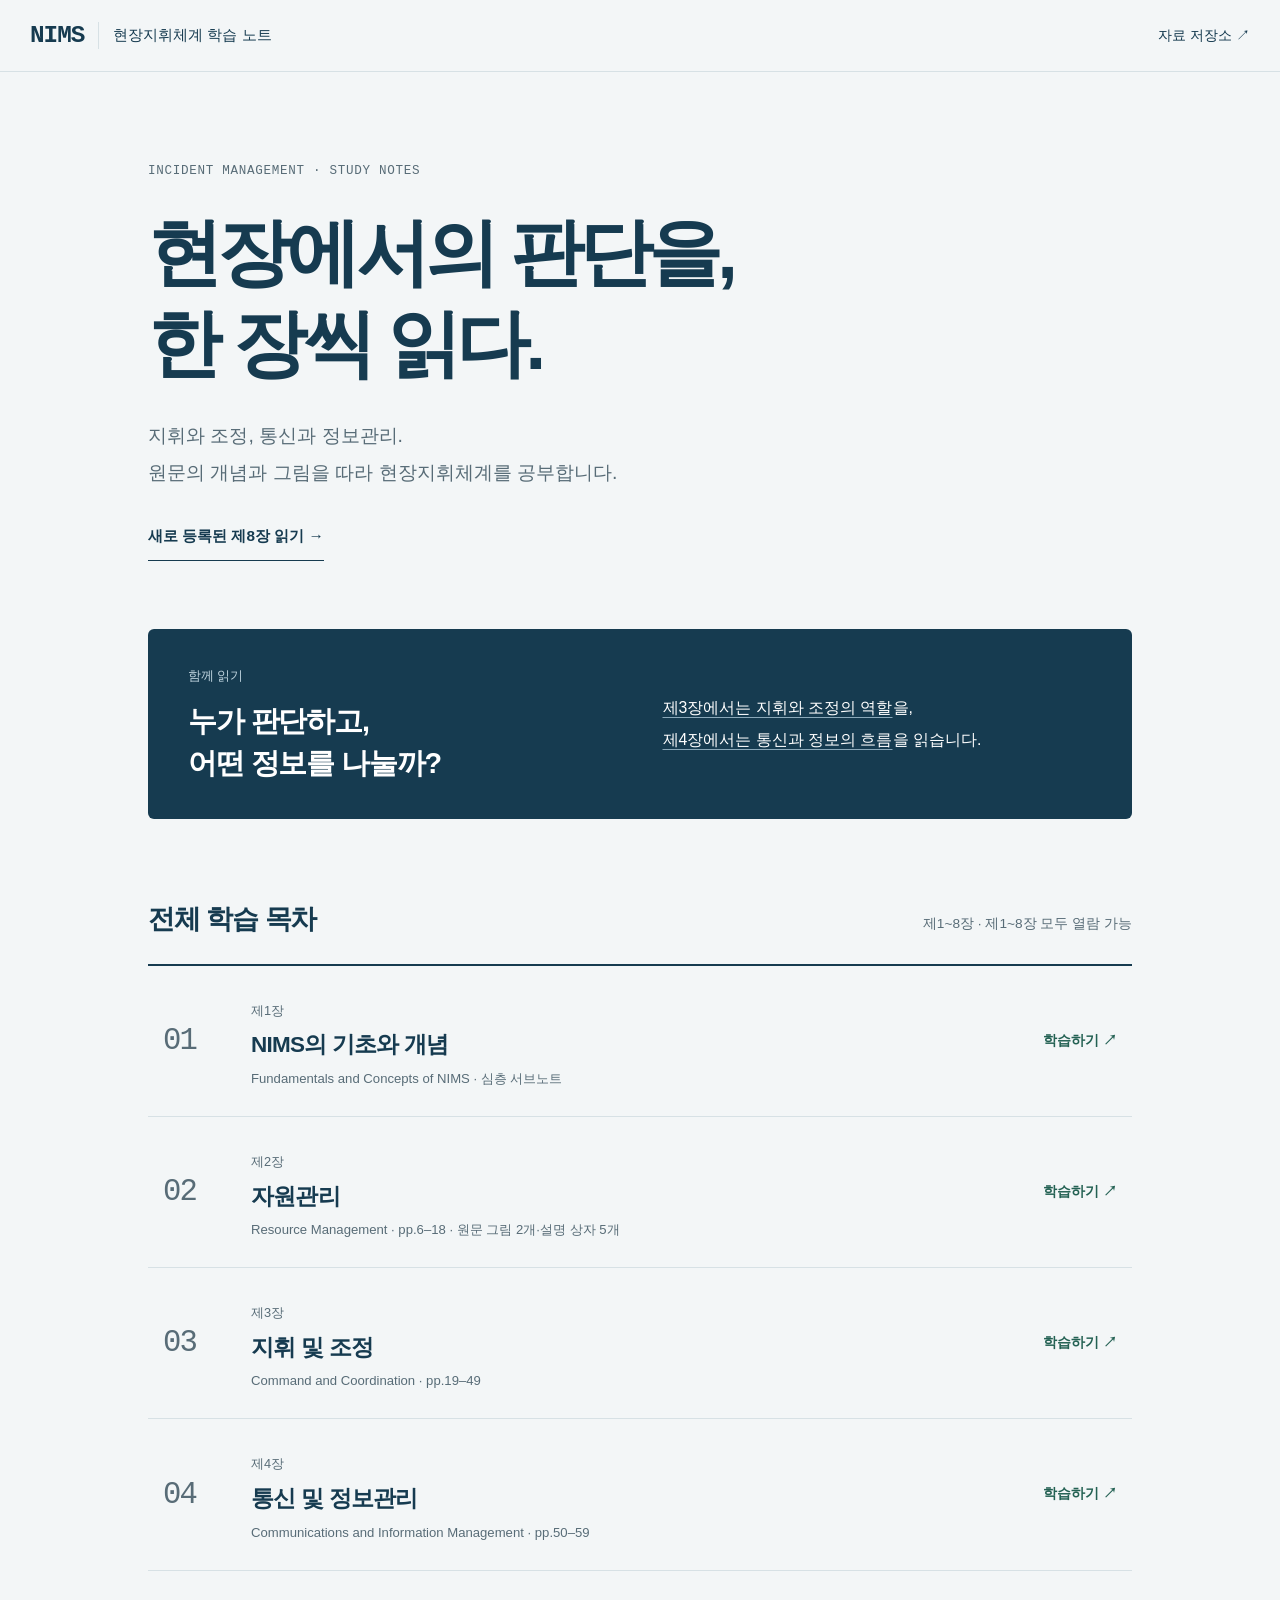
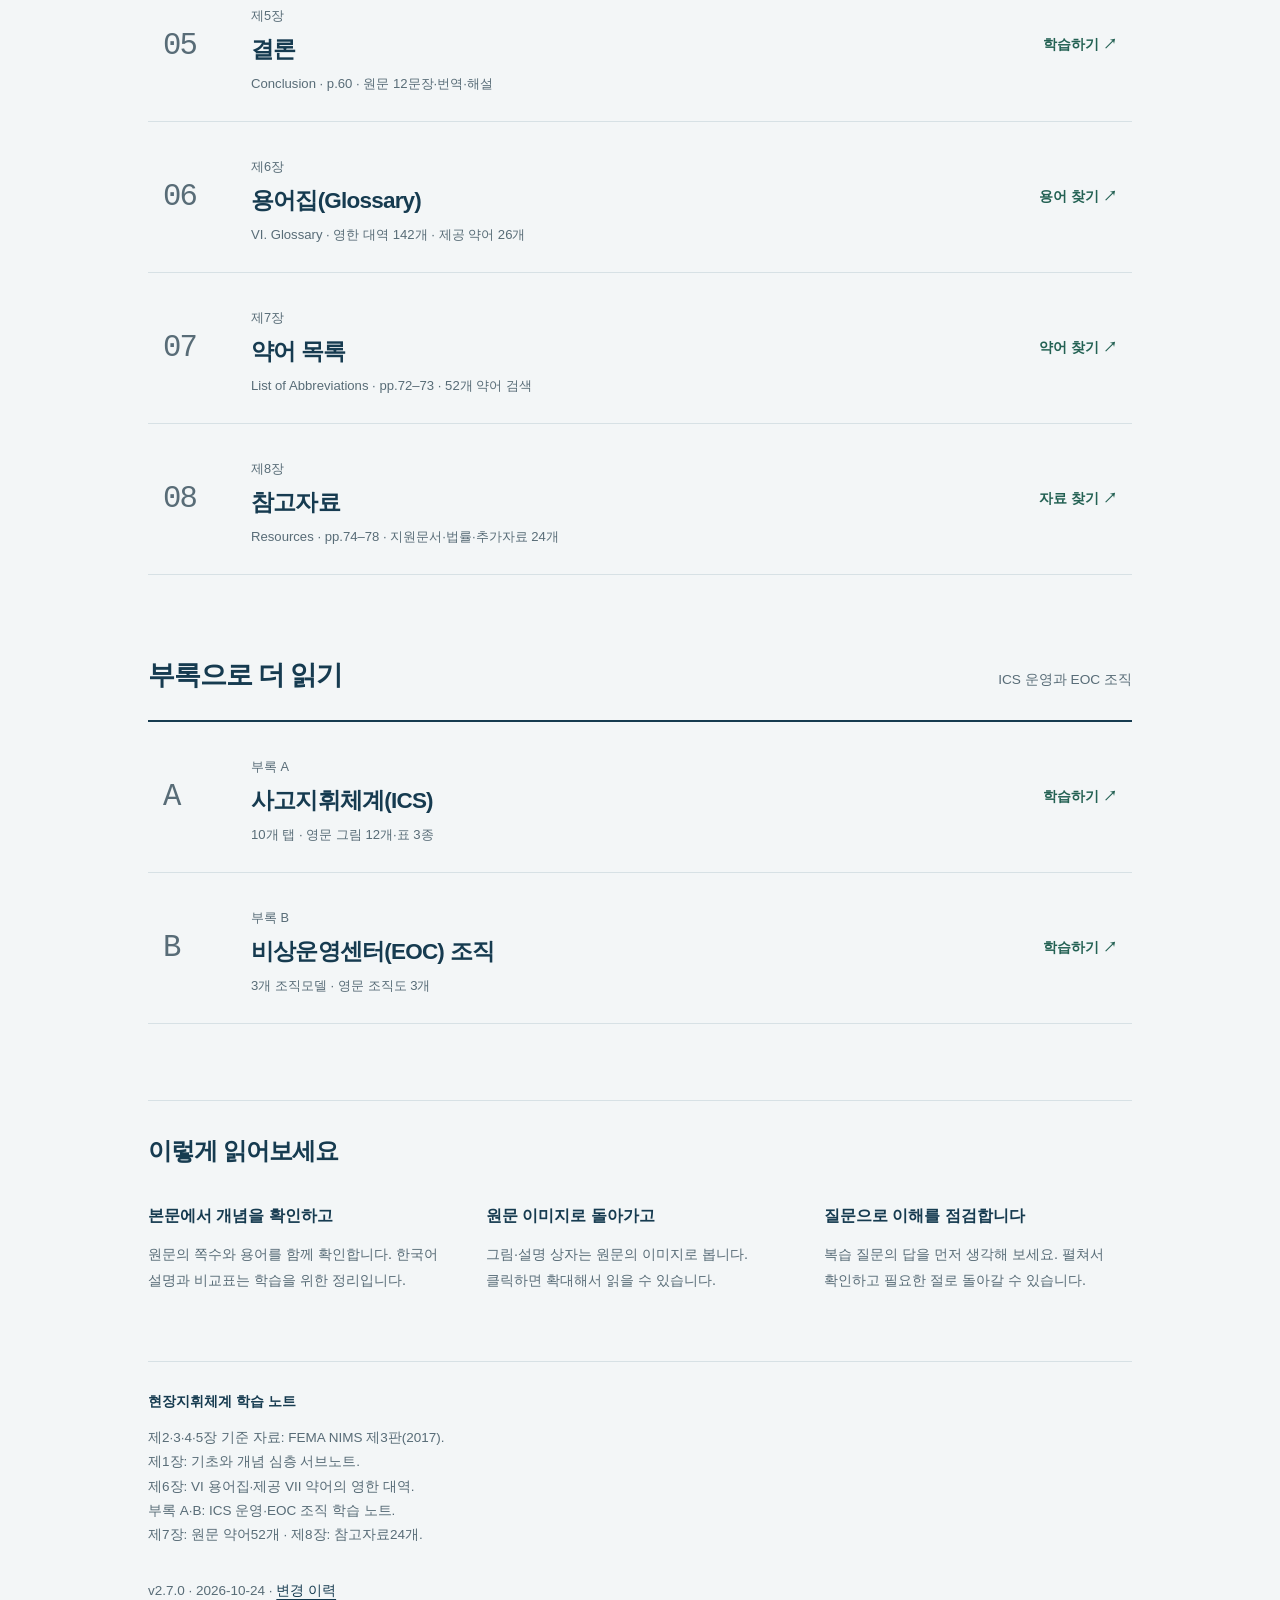
==== commit 131c31d2: "Add NIMS resources chapter with searchable source descriptions" ====
--- a/index.html
+++ b/index.html
@@ -1 +1 @@
-<!doctype html><html lang="ko"><head><meta charset="utf-8"><meta name="viewport" content="width=device-width, initial-scale=1"><meta name="description" content="현장지휘체계 학습 노트의 전체 목차. 제1장 기초와 개념, 제3장 지휘·조정, 제4장 통신·정보관리와 용어집을 함께 읽습니다."><meta name="version" content="2.6.0"><title>현장지휘체계 학습 노트 | 전체 목차</title><link rel="stylesheet" href="styles.css"><link rel="stylesheet" href="book.css"><script defer src="legacy-links.js"></script></head><body id="top"><a class="skip-link" href="#chapter-map">전체 목차로 이동</a><header class="site-header"><a class="brand" href="index.html"><strong>NIMS</strong><span>현장지휘체계 학습 노트</span></a><a class="repository-link" href="https://github.com/dorobo99-prog/nims-chapter3-study">자료 저장소 ↗</a></header><main class="book-home"><header class="book-intro"><p class="hero-subject">INCIDENT MANAGEMENT · STUDY NOTES</p><h1>현장에서의 판단을,<br>한 장씩 읽다.</h1><p class="book-lede">지휘와 조정, 통신과 정보관리.<br>원문의 개념과 그림을 따라 현장지휘체계를 공부합니다.</p><a class="start-link" href="chapters/07/">새로 등록된 제7장 읽기 →</a></header><section class="reading-pair" aria-labelledby="reading-pair-title"><div><p class="eyebrow">함께 읽기</p><h2 id="reading-pair-title">누가 판단하고,<br>어떤 정보를 나눌까?</h2></div><p><a href="chapters/03/">제3장에서는 지휘와 조정의 역할</a>을,<br><a href="chapters/04/">제4장에서는 통신과 정보의 흐름</a>을 읽습니다.</p></section><section id="chapter-map" aria-labelledby="map-title"><div class="map-heading"><h2 id="map-title">전체 학습 목차</h2><p>제1~8장 · 현재 제1~7장 열람 가능</p></div><ol class="chapter-map"><li class="chapter-row ready"><a class="chapter-link" href="chapters/01/"><span class="chapter-ordinal">01</span><div class="chapter-description"><span class="chapter-label">제1장</span><h3>NIMS의 기초와 개념</h3><p>Fundamentals and Concepts of NIMS · 심층 서브노트</p></div><span class="chapter-status">학습하기 ↗</span></a></li><li class="chapter-row ready"><a class="chapter-link" href="chapters/02/"><span class="chapter-ordinal">02</span><div class="chapter-description"><span class="chapter-label">제2장</span><h3>자원관리</h3><p>Resource Management · pp.6–18 · 원문 그림 2개·설명 상자 5개</p></div><span class="chapter-status">학습하기 ↗</span></a></li><li class="chapter-row ready"><a class="chapter-link" href="chapters/03/"><span class="chapter-ordinal">03</span><div class="chapter-description"><span class="chapter-label">제3장</span><h3>지휘 및 조정</h3><p>Command and Coordination · pp.19–49</p></div><span class="chapter-status">학습하기 ↗</span></a></li><li class="chapter-row ready"><a class="chapter-link" href="chapters/04/"><span class="chapter-ordinal">04</span><div class="chapter-description"><span class="chapter-label">제4장</span><h3>통신 및 정보관리</h3><p>Communications and Information Management · pp.50–59</p></div><span class="chapter-status">학습하기 ↗</span></a></li><li class="chapter-row ready"><a class="chapter-link" href="chapters/05/"><span class="chapter-ordinal">05</span><div class="chapter-description"><span class="chapter-label">제5장</span><h3>결론</h3><p>Conclusion · p.60 · 원문 12문장·번역·해설</p></div><span class="chapter-status">학습하기 ↗</span></a></li><li class="chapter-row ready"><a class="chapter-link" href="chapters/06/"><span class="chapter-ordinal">06</span><div class="chapter-description"><span class="chapter-label">제6장</span><h3>용어집(Glossary)</h3><p>VI. Glossary · 영한 대역 142개 · 제공 약어 26개</p></div><span class="chapter-status">용어 찾기 ↗</span></a></li><li class="chapter-row ready"><a class="chapter-link" href="chapters/07/"><span class="chapter-ordinal">07</span><div class="chapter-description"><span class="chapter-label">제7장</span><h3>약어 목록</h3><p>List of Abbreviations · pp.72–73 · 52개 약어 검색</p></div><span class="chapter-status">약어 찾기 ↗</span></a></li><li class="chapter-row pending"><div class="chapter-link"><span class="chapter-ordinal">08</span><div class="chapter-description"><span class="chapter-label">제8장</span><h3>자료 준비 중</h3><p>자료 등록 후 학습 내용을 연결합니다.</p></div><span class="chapter-status">준비 중</span></div></li></ol></section><section id="appendix-map" aria-labelledby="appendix-map-title"><div class="map-heading"><h2 id="appendix-map-title">부록으로 더 읽기</h2><p>ICS 운영과 EOC 조직</p></div><ol class="chapter-map"><li class="chapter-row ready"><a class="chapter-link" href="appendices/a/"><span class="chapter-ordinal">A</span><div class="chapter-description"><span class="chapter-label">부록 A</span><h3>사고지휘체계(ICS)</h3><p>10개 탭 · 영문 그림 12개·표 3종</p></div><span class="chapter-status">학습하기 ↗</span></a></li><li class="chapter-row ready"><a class="chapter-link" href="appendices/b/"><span class="chapter-ordinal">B</span><div class="chapter-description"><span class="chapter-label">부록 B</span><h3>비상운영센터(EOC) 조직</h3><p>3개 조직모델 · 영문 조직도 3개</p></div><span class="chapter-status">학습하기 ↗</span></a></li></ol></section><section class="reading-guide" aria-labelledby="reading-guide-title"><h2 id="reading-guide-title">이렇게 읽어보세요</h2><div><h3>본문에서 개념을 확인하고</h3><p>원문의 쪽수와 용어를 함께 확인합니다. 한국어 설명과 비교표는 학습을 위한 정리입니다.</p></div><div><h3>원문 이미지로 돌아가고</h3><p>그림·설명 상자는 원문의 이미지로 봅니다. 클릭하면 확대해서 읽을 수 있습니다.</p></div><div><h3>질문으로 이해를 점검합니다</h3><p>복습 질문의 답을 먼저 생각해 보세요. 펼쳐서 확인하고 필요한 절로 돌아갈 수 있습니다.</p></div></section><footer class="site-footer"><strong>현장지휘체계 학습 노트</strong><p>제2·3·4·5장 기준 자료: FEMA NIMS 제3판(2017).<br>제1장: 기초와 개념 심층 서브노트.<br>제6장: VI 용어집·제공 VII 약어의 영한 대역.<br>부록 A·B: ICS 운영·EOC 조직 학습 노트.<br>제8장은 자료가 등록되면 제목과 내용을 연결합니다.</p><p>v2.6.0 · 2026-10-24 · <a href="https://github.com/dorobo99-prog/nims-chapter3-study/blob/main/CHANGELOG.md">변경 이력</a></p></footer></main></body></html>+<!doctype html><html lang="ko"><head><meta charset="utf-8"><meta name="viewport" content="width=device-width, initial-scale=1"><meta name="description" content="현장지휘체계 학습 노트의 전체 목차. 제1장 기초와 개념, 제3장 지휘·조정, 제4장 통신·정보관리와 용어집을 함께 읽습니다."><meta name="version" content="2.7.0"><title>현장지휘체계 학습 노트 | 전체 목차</title><link rel="stylesheet" href="styles.css"><link rel="stylesheet" href="book.css"><script defer src="legacy-links.js"></script></head><body id="top"><a class="skip-link" href="#chapter-map">전체 목차로 이동</a><header class="site-header"><a class="brand" href="index.html"><strong>NIMS</strong><span>현장지휘체계 학습 노트</span></a><a class="repository-link" href="https://github.com/dorobo99-prog/nims-chapter3-study">자료 저장소 ↗</a></header><main class="book-home"><header class="book-intro"><p class="hero-subject">INCIDENT MANAGEMENT · STUDY NOTES</p><h1>현장에서의 판단을,<br>한 장씩 읽다.</h1><p class="book-lede">지휘와 조정, 통신과 정보관리.<br>원문의 개념과 그림을 따라 현장지휘체계를 공부합니다.</p><a class="start-link" href="chapters/08/">새로 등록된 제8장 읽기 →</a></header><section class="reading-pair" aria-labelledby="reading-pair-title"><div><p class="eyebrow">함께 읽기</p><h2 id="reading-pair-title">누가 판단하고,<br>어떤 정보를 나눌까?</h2></div><p><a href="chapters/03/">제3장에서는 지휘와 조정의 역할</a>을,<br><a href="chapters/04/">제4장에서는 통신과 정보의 흐름</a>을 읽습니다.</p></section><section id="chapter-map" aria-labelledby="map-title"><div class="map-heading"><h2 id="map-title">전체 학습 목차</h2><p>제1~8장 · 제1~8장 모두 열람 가능</p></div><ol class="chapter-map"><li class="chapter-row ready"><a class="chapter-link" href="chapters/01/"><span class="chapter-ordinal">01</span><div class="chapter-description"><span class="chapter-label">제1장</span><h3>NIMS의 기초와 개념</h3><p>Fundamentals and Concepts of NIMS · 심층 서브노트</p></div><span class="chapter-status">학습하기 ↗</span></a></li><li class="chapter-row ready"><a class="chapter-link" href="chapters/02/"><span class="chapter-ordinal">02</span><div class="chapter-description"><span class="chapter-label">제2장</span><h3>자원관리</h3><p>Resource Management · pp.6–18 · 원문 그림 2개·설명 상자 5개</p></div><span class="chapter-status">학습하기 ↗</span></a></li><li class="chapter-row ready"><a class="chapter-link" href="chapters/03/"><span class="chapter-ordinal">03</span><div class="chapter-description"><span class="chapter-label">제3장</span><h3>지휘 및 조정</h3><p>Command and Coordination · pp.19–49</p></div><span class="chapter-status">학습하기 ↗</span></a></li><li class="chapter-row ready"><a class="chapter-link" href="chapters/04/"><span class="chapter-ordinal">04</span><div class="chapter-description"><span class="chapter-label">제4장</span><h3>통신 및 정보관리</h3><p>Communications and Information Management · pp.50–59</p></div><span class="chapter-status">학습하기 ↗</span></a></li><li class="chapter-row ready"><a class="chapter-link" href="chapters/05/"><span class="chapter-ordinal">05</span><div class="chapter-description"><span class="chapter-label">제5장</span><h3>결론</h3><p>Conclusion · p.60 · 원문 12문장·번역·해설</p></div><span class="chapter-status">학습하기 ↗</span></a></li><li class="chapter-row ready"><a class="chapter-link" href="chapters/06/"><span class="chapter-ordinal">06</span><div class="chapter-description"><span class="chapter-label">제6장</span><h3>용어집(Glossary)</h3><p>VI. Glossary · 영한 대역 142개 · 제공 약어 26개</p></div><span class="chapter-status">용어 찾기 ↗</span></a></li><li class="chapter-row ready"><a class="chapter-link" href="chapters/07/"><span class="chapter-ordinal">07</span><div class="chapter-description"><span class="chapter-label">제7장</span><h3>약어 목록</h3><p>List of Abbreviations · pp.72–73 · 52개 약어 검색</p></div><span class="chapter-status">약어 찾기 ↗</span></a></li><li class="chapter-row ready"><a class="chapter-link" href="chapters/08/"><span class="chapter-ordinal">08</span><div class="chapter-description"><span class="chapter-label">제8장</span><h3>참고자료</h3><p>Resources · pp.74–78 · 지원문서·법률·추가자료 24개</p></div><span class="chapter-status">자료 찾기 ↗</span></a></li></ol></section><section id="appendix-map" aria-labelledby="appendix-map-title"><div class="map-heading"><h2 id="appendix-map-title">부록으로 더 읽기</h2><p>ICS 운영과 EOC 조직</p></div><ol class="chapter-map"><li class="chapter-row ready"><a class="chapter-link" href="appendices/a/"><span class="chapter-ordinal">A</span><div class="chapter-description"><span class="chapter-label">부록 A</span><h3>사고지휘체계(ICS)</h3><p>10개 탭 · 영문 그림 12개·표 3종</p></div><span class="chapter-status">학습하기 ↗</span></a></li><li class="chapter-row ready"><a class="chapter-link" href="appendices/b/"><span class="chapter-ordinal">B</span><div class="chapter-description"><span class="chapter-label">부록 B</span><h3>비상운영센터(EOC) 조직</h3><p>3개 조직모델 · 영문 조직도 3개</p></div><span class="chapter-status">학습하기 ↗</span></a></li></ol></section><section class="reading-guide" aria-labelledby="reading-guide-title"><h2 id="reading-guide-title">이렇게 읽어보세요</h2><div><h3>본문에서 개념을 확인하고</h3><p>원문의 쪽수와 용어를 함께 확인합니다. 한국어 설명과 비교표는 학습을 위한 정리입니다.</p></div><div><h3>원문 이미지로 돌아가고</h3><p>그림·설명 상자는 원문의 이미지로 봅니다. 클릭하면 확대해서 읽을 수 있습니다.</p></div><div><h3>질문으로 이해를 점검합니다</h3><p>복습 질문의 답을 먼저 생각해 보세요. 펼쳐서 확인하고 필요한 절로 돌아갈 수 있습니다.</p></div></section><footer class="site-footer"><strong>현장지휘체계 학습 노트</strong><p>제2·3·4·5장 기준 자료: FEMA NIMS 제3판(2017).<br>제1장: 기초와 개념 심층 서브노트.<br>제6장: VI 용어집·제공 VII 약어의 영한 대역.<br>부록 A·B: ICS 운영·EOC 조직 학습 노트.<br>제7장: 원문 약어52개 · 제8장: 참고자료24개.</p><p>v2.7.0 · 2026-10-24 · <a href="https://github.com/dorobo99-prog/nims-chapter3-study/blob/main/CHANGELOG.md">변경 이력</a></p></footer></main></body></html>
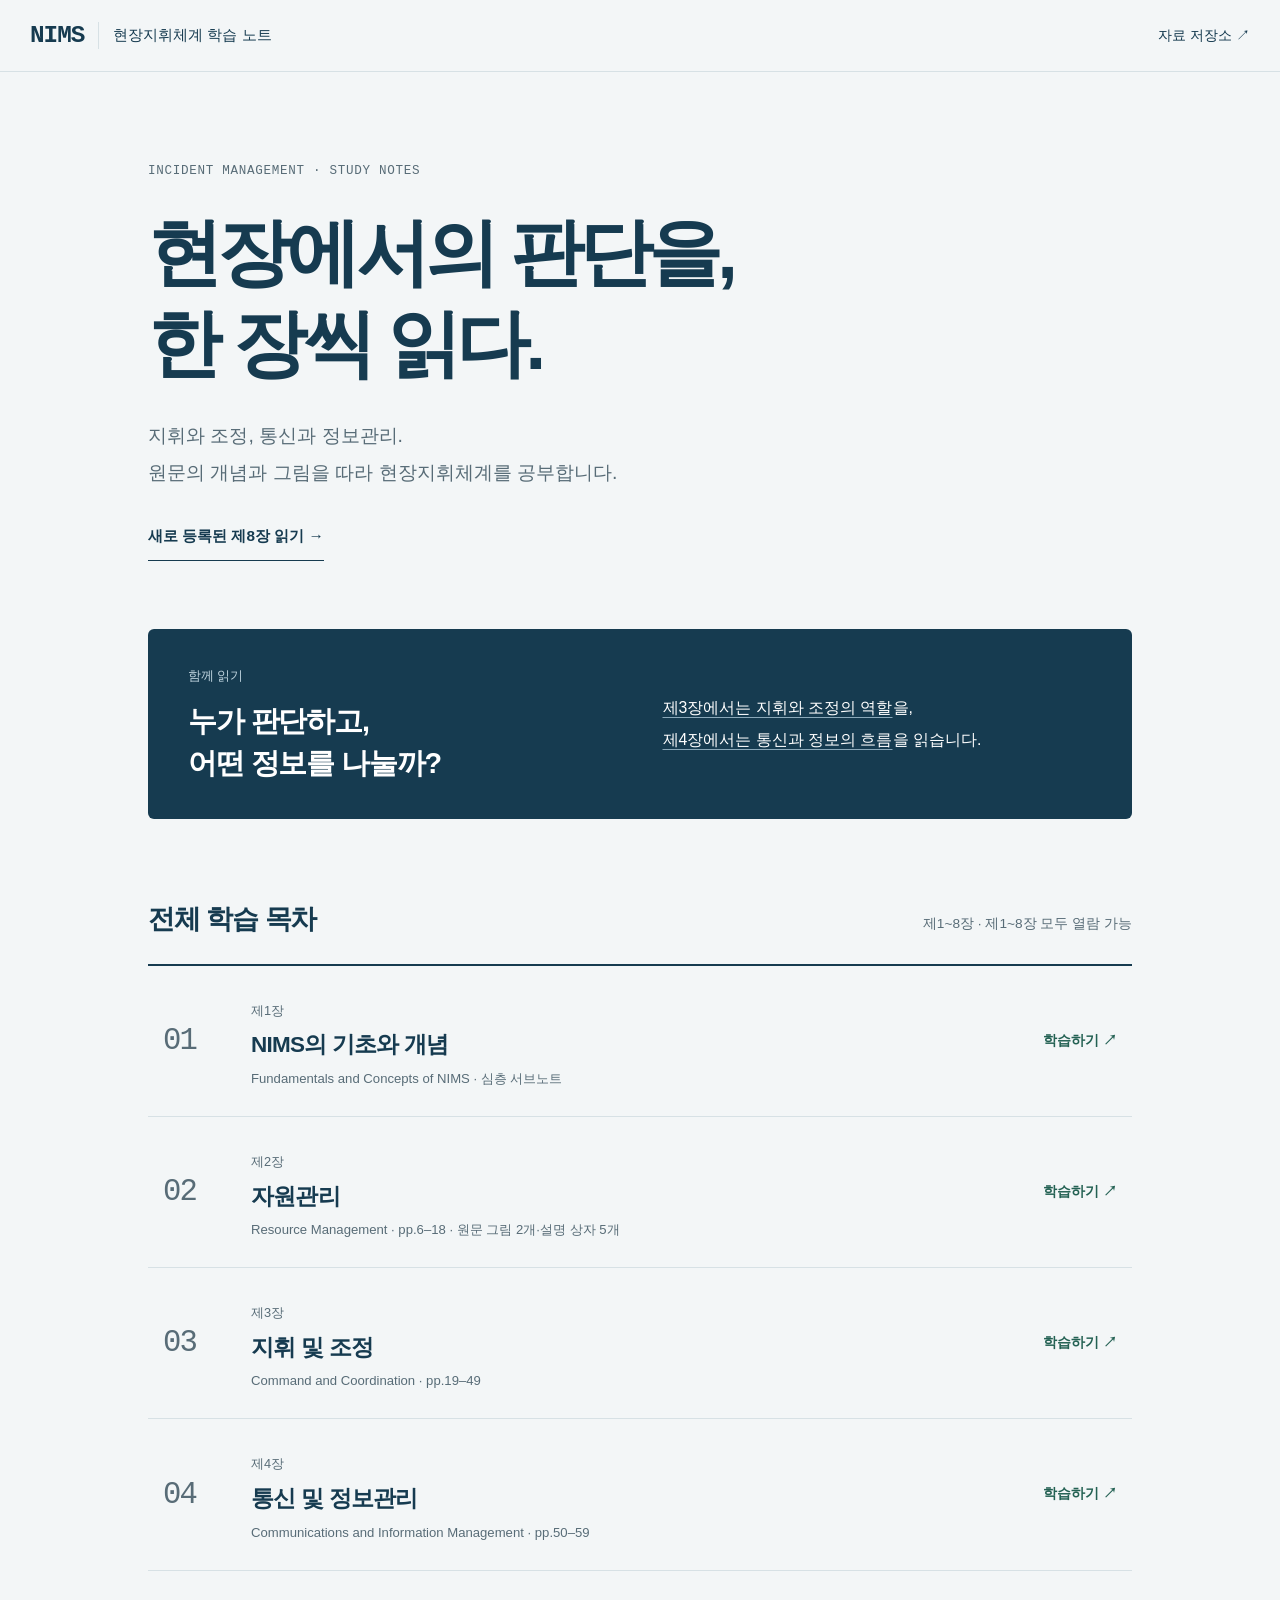
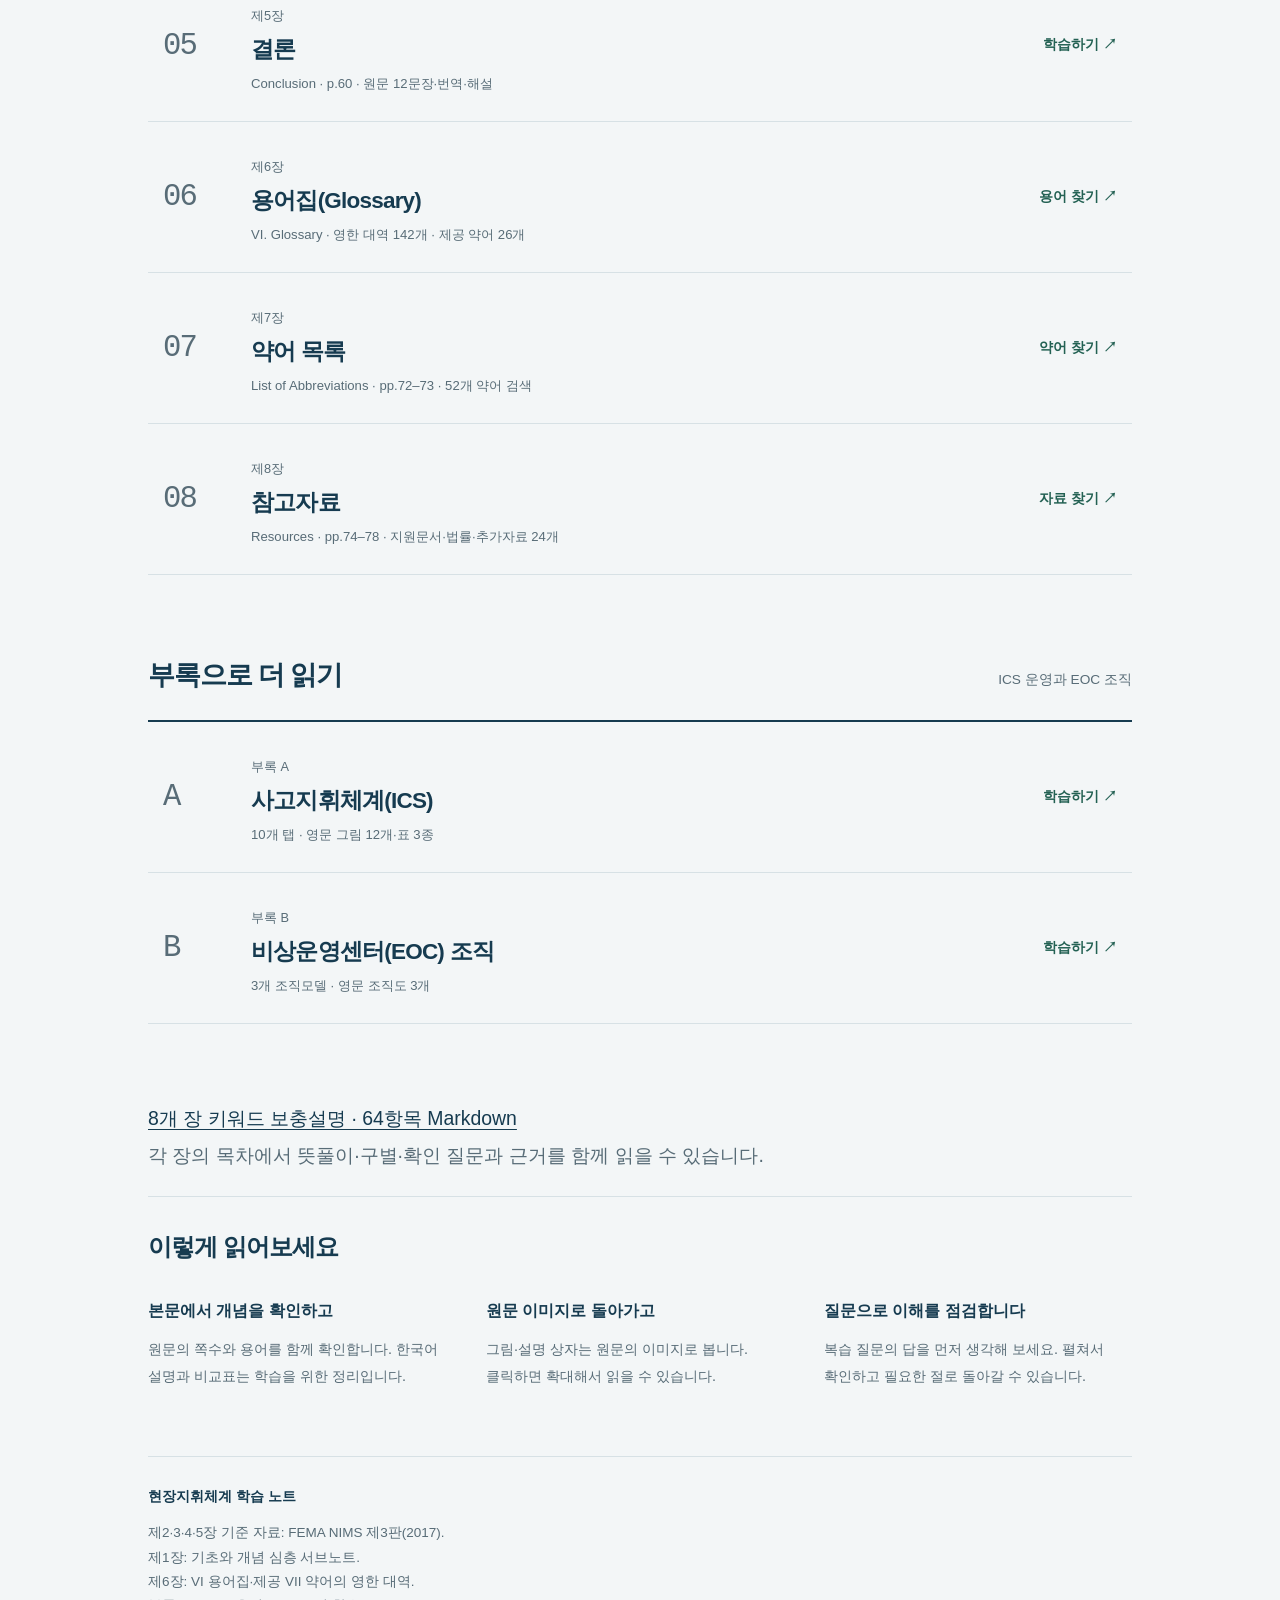
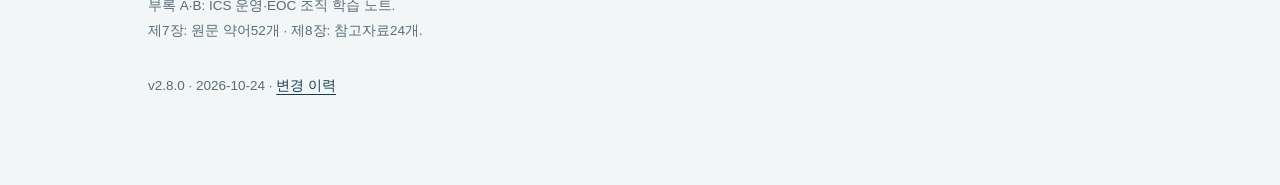
==== commit 5252ada1: "Expand all eight chapters with source-linked keyword commentary" ====
--- a/index.html
+++ b/index.html
@@ -1 +1 @@
-<!doctype html><html lang="ko"><head><meta charset="utf-8"><meta name="viewport" content="width=device-width, initial-scale=1"><meta name="description" content="현장지휘체계 학습 노트의 전체 목차. 제1장 기초와 개념, 제3장 지휘·조정, 제4장 통신·정보관리와 용어집을 함께 읽습니다."><meta name="version" content="2.7.0"><title>현장지휘체계 학습 노트 | 전체 목차</title><link rel="stylesheet" href="styles.css"><link rel="stylesheet" href="book.css"><script defer src="legacy-links.js"></script></head><body id="top"><a class="skip-link" href="#chapter-map">전체 목차로 이동</a><header class="site-header"><a class="brand" href="index.html"><strong>NIMS</strong><span>현장지휘체계 학습 노트</span></a><a class="repository-link" href="https://github.com/dorobo99-prog/nims-chapter3-study">자료 저장소 ↗</a></header><main class="book-home"><header class="book-intro"><p class="hero-subject">INCIDENT MANAGEMENT · STUDY NOTES</p><h1>현장에서의 판단을,<br>한 장씩 읽다.</h1><p class="book-lede">지휘와 조정, 통신과 정보관리.<br>원문의 개념과 그림을 따라 현장지휘체계를 공부합니다.</p><a class="start-link" href="chapters/08/">새로 등록된 제8장 읽기 →</a></header><section class="reading-pair" aria-labelledby="reading-pair-title"><div><p class="eyebrow">함께 읽기</p><h2 id="reading-pair-title">누가 판단하고,<br>어떤 정보를 나눌까?</h2></div><p><a href="chapters/03/">제3장에서는 지휘와 조정의 역할</a>을,<br><a href="chapters/04/">제4장에서는 통신과 정보의 흐름</a>을 읽습니다.</p></section><section id="chapter-map" aria-labelledby="map-title"><div class="map-heading"><h2 id="map-title">전체 학습 목차</h2><p>제1~8장 · 제1~8장 모두 열람 가능</p></div><ol class="chapter-map"><li class="chapter-row ready"><a class="chapter-link" href="chapters/01/"><span class="chapter-ordinal">01</span><div class="chapter-description"><span class="chapter-label">제1장</span><h3>NIMS의 기초와 개념</h3><p>Fundamentals and Concepts of NIMS · 심층 서브노트</p></div><span class="chapter-status">학습하기 ↗</span></a></li><li class="chapter-row ready"><a class="chapter-link" href="chapters/02/"><span class="chapter-ordinal">02</span><div class="chapter-description"><span class="chapter-label">제2장</span><h3>자원관리</h3><p>Resource Management · pp.6–18 · 원문 그림 2개·설명 상자 5개</p></div><span class="chapter-status">학습하기 ↗</span></a></li><li class="chapter-row ready"><a class="chapter-link" href="chapters/03/"><span class="chapter-ordinal">03</span><div class="chapter-description"><span class="chapter-label">제3장</span><h3>지휘 및 조정</h3><p>Command and Coordination · pp.19–49</p></div><span class="chapter-status">학습하기 ↗</span></a></li><li class="chapter-row ready"><a class="chapter-link" href="chapters/04/"><span class="chapter-ordinal">04</span><div class="chapter-description"><span class="chapter-label">제4장</span><h3>통신 및 정보관리</h3><p>Communications and Information Management · pp.50–59</p></div><span class="chapter-status">학습하기 ↗</span></a></li><li class="chapter-row ready"><a class="chapter-link" href="chapters/05/"><span class="chapter-ordinal">05</span><div class="chapter-description"><span class="chapter-label">제5장</span><h3>결론</h3><p>Conclusion · p.60 · 원문 12문장·번역·해설</p></div><span class="chapter-status">학습하기 ↗</span></a></li><li class="chapter-row ready"><a class="chapter-link" href="chapters/06/"><span class="chapter-ordinal">06</span><div class="chapter-description"><span class="chapter-label">제6장</span><h3>용어집(Glossary)</h3><p>VI. Glossary · 영한 대역 142개 · 제공 약어 26개</p></div><span class="chapter-status">용어 찾기 ↗</span></a></li><li class="chapter-row ready"><a class="chapter-link" href="chapters/07/"><span class="chapter-ordinal">07</span><div class="chapter-description"><span class="chapter-label">제7장</span><h3>약어 목록</h3><p>List of Abbreviations · pp.72–73 · 52개 약어 검색</p></div><span class="chapter-status">약어 찾기 ↗</span></a></li><li class="chapter-row ready"><a class="chapter-link" href="chapters/08/"><span class="chapter-ordinal">08</span><div class="chapter-description"><span class="chapter-label">제8장</span><h3>참고자료</h3><p>Resources · pp.74–78 · 지원문서·법률·추가자료 24개</p></div><span class="chapter-status">자료 찾기 ↗</span></a></li></ol></section><section id="appendix-map" aria-labelledby="appendix-map-title"><div class="map-heading"><h2 id="appendix-map-title">부록으로 더 읽기</h2><p>ICS 운영과 EOC 조직</p></div><ol class="chapter-map"><li class="chapter-row ready"><a class="chapter-link" href="appendices/a/"><span class="chapter-ordinal">A</span><div class="chapter-description"><span class="chapter-label">부록 A</span><h3>사고지휘체계(ICS)</h3><p>10개 탭 · 영문 그림 12개·표 3종</p></div><span class="chapter-status">학습하기 ↗</span></a></li><li class="chapter-row ready"><a class="chapter-link" href="appendices/b/"><span class="chapter-ordinal">B</span><div class="chapter-description"><span class="chapter-label">부록 B</span><h3>비상운영센터(EOC) 조직</h3><p>3개 조직모델 · 영문 조직도 3개</p></div><span class="chapter-status">학습하기 ↗</span></a></li></ol></section><section class="reading-guide" aria-labelledby="reading-guide-title"><h2 id="reading-guide-title">이렇게 읽어보세요</h2><div><h3>본문에서 개념을 확인하고</h3><p>원문의 쪽수와 용어를 함께 확인합니다. 한국어 설명과 비교표는 학습을 위한 정리입니다.</p></div><div><h3>원문 이미지로 돌아가고</h3><p>그림·설명 상자는 원문의 이미지로 봅니다. 클릭하면 확대해서 읽을 수 있습니다.</p></div><div><h3>질문으로 이해를 점검합니다</h3><p>복습 질문의 답을 먼저 생각해 보세요. 펼쳐서 확인하고 필요한 절로 돌아갈 수 있습니다.</p></div></section><footer class="site-footer"><strong>현장지휘체계 학습 노트</strong><p>제2·3·4·5장 기준 자료: FEMA NIMS 제3판(2017).<br>제1장: 기초와 개념 심층 서브노트.<br>제6장: VI 용어집·제공 VII 약어의 영한 대역.<br>부록 A·B: ICS 운영·EOC 조직 학습 노트.<br>제7장: 원문 약어52개 · 제8장: 참고자료24개.</p><p>v2.7.0 · 2026-10-24 · <a href="https://github.com/dorobo99-prog/nims-chapter3-study/blob/main/CHANGELOG.md">변경 이력</a></p></footer></main></body></html>+<!doctype html><html lang="ko"><head><meta charset="utf-8"><meta name="viewport" content="width=device-width, initial-scale=1"><meta name="description" content="현장지휘체계 학습 노트의 전체 목차. 제1장 기초와 개념, 제3장 지휘·조정, 제4장 통신·정보관리와 용어집을 함께 읽습니다."><meta name="version" content="2.8.0"><title>현장지휘체계 학습 노트 | 전체 목차</title><link rel="stylesheet" href="styles.css"><link rel="stylesheet" href="book.css"><script defer src="legacy-links.js"></script></head><body id="top"><a class="skip-link" href="#chapter-map">전체 목차로 이동</a><header class="site-header"><a class="brand" href="index.html"><strong>NIMS</strong><span>현장지휘체계 학습 노트</span></a><a class="repository-link" href="https://github.com/dorobo99-prog/nims-chapter3-study">자료 저장소 ↗</a></header><main class="book-home"><header class="book-intro"><p class="hero-subject">INCIDENT MANAGEMENT · STUDY NOTES</p><h1>현장에서의 판단을,<br>한 장씩 읽다.</h1><p class="book-lede">지휘와 조정, 통신과 정보관리.<br>원문의 개념과 그림을 따라 현장지휘체계를 공부합니다.</p><a class="start-link" href="chapters/08/">새로 등록된 제8장 읽기 →</a></header><section class="reading-pair" aria-labelledby="reading-pair-title"><div><p class="eyebrow">함께 읽기</p><h2 id="reading-pair-title">누가 판단하고,<br>어떤 정보를 나눌까?</h2></div><p><a href="chapters/03/">제3장에서는 지휘와 조정의 역할</a>을,<br><a href="chapters/04/">제4장에서는 통신과 정보의 흐름</a>을 읽습니다.</p></section><section id="chapter-map" aria-labelledby="map-title"><div class="map-heading"><h2 id="map-title">전체 학습 목차</h2><p>제1~8장 · 제1~8장 모두 열람 가능</p></div><ol class="chapter-map"><li class="chapter-row ready"><a class="chapter-link" href="chapters/01/"><span class="chapter-ordinal">01</span><div class="chapter-description"><span class="chapter-label">제1장</span><h3>NIMS의 기초와 개념</h3><p>Fundamentals and Concepts of NIMS · 심층 서브노트</p></div><span class="chapter-status">학습하기 ↗</span></a></li><li class="chapter-row ready"><a class="chapter-link" href="chapters/02/"><span class="chapter-ordinal">02</span><div class="chapter-description"><span class="chapter-label">제2장</span><h3>자원관리</h3><p>Resource Management · pp.6–18 · 원문 그림 2개·설명 상자 5개</p></div><span class="chapter-status">학습하기 ↗</span></a></li><li class="chapter-row ready"><a class="chapter-link" href="chapters/03/"><span class="chapter-ordinal">03</span><div class="chapter-description"><span class="chapter-label">제3장</span><h3>지휘 및 조정</h3><p>Command and Coordination · pp.19–49</p></div><span class="chapter-status">학습하기 ↗</span></a></li><li class="chapter-row ready"><a class="chapter-link" href="chapters/04/"><span class="chapter-ordinal">04</span><div class="chapter-description"><span class="chapter-label">제4장</span><h3>통신 및 정보관리</h3><p>Communications and Information Management · pp.50–59</p></div><span class="chapter-status">학습하기 ↗</span></a></li><li class="chapter-row ready"><a class="chapter-link" href="chapters/05/"><span class="chapter-ordinal">05</span><div class="chapter-description"><span class="chapter-label">제5장</span><h3>결론</h3><p>Conclusion · p.60 · 원문 12문장·번역·해설</p></div><span class="chapter-status">학습하기 ↗</span></a></li><li class="chapter-row ready"><a class="chapter-link" href="chapters/06/"><span class="chapter-ordinal">06</span><div class="chapter-description"><span class="chapter-label">제6장</span><h3>용어집(Glossary)</h3><p>VI. Glossary · 영한 대역 142개 · 제공 약어 26개</p></div><span class="chapter-status">용어 찾기 ↗</span></a></li><li class="chapter-row ready"><a class="chapter-link" href="chapters/07/"><span class="chapter-ordinal">07</span><div class="chapter-description"><span class="chapter-label">제7장</span><h3>약어 목록</h3><p>List of Abbreviations · pp.72–73 · 52개 약어 검색</p></div><span class="chapter-status">약어 찾기 ↗</span></a></li><li class="chapter-row ready"><a class="chapter-link" href="chapters/08/"><span class="chapter-ordinal">08</span><div class="chapter-description"><span class="chapter-label">제8장</span><h3>참고자료</h3><p>Resources · pp.74–78 · 지원문서·법률·추가자료 24개</p></div><span class="chapter-status">자료 찾기 ↗</span></a></li></ol></section><section id="appendix-map" aria-labelledby="appendix-map-title"><div class="map-heading"><h2 id="appendix-map-title">부록으로 더 읽기</h2><p>ICS 운영과 EOC 조직</p></div><ol class="chapter-map"><li class="chapter-row ready"><a class="chapter-link" href="appendices/a/"><span class="chapter-ordinal">A</span><div class="chapter-description"><span class="chapter-label">부록 A</span><h3>사고지휘체계(ICS)</h3><p>10개 탭 · 영문 그림 12개·표 3종</p></div><span class="chapter-status">학습하기 ↗</span></a></li><li class="chapter-row ready"><a class="chapter-link" href="appendices/b/"><span class="chapter-ordinal">B</span><div class="chapter-description"><span class="chapter-label">부록 B</span><h3>비상운영센터(EOC) 조직</h3><p>3개 조직모델 · 영문 조직도 3개</p></div><span class="chapter-status">학습하기 ↗</span></a></li></ol></section><p class="book-lede"><a href="keyword-notes.md">8개 장 키워드 보충설명 · 64항목 Markdown</a><br>각 장의 목차에서 뜻풀이·구별·확인 질문과 근거를 함께 읽을 수 있습니다.</p><section class="reading-guide" aria-labelledby="reading-guide-title"><h2 id="reading-guide-title">이렇게 읽어보세요</h2><div><h3>본문에서 개념을 확인하고</h3><p>원문의 쪽수와 용어를 함께 확인합니다. 한국어 설명과 비교표는 학습을 위한 정리입니다.</p></div><div><h3>원문 이미지로 돌아가고</h3><p>그림·설명 상자는 원문의 이미지로 봅니다. 클릭하면 확대해서 읽을 수 있습니다.</p></div><div><h3>질문으로 이해를 점검합니다</h3><p>복습 질문의 답을 먼저 생각해 보세요. 펼쳐서 확인하고 필요한 절로 돌아갈 수 있습니다.</p></div></section><footer class="site-footer"><strong>현장지휘체계 학습 노트</strong><p>제2·3·4·5장 기준 자료: FEMA NIMS 제3판(2017).<br>제1장: 기초와 개념 심층 서브노트.<br>제6장: VI 용어집·제공 VII 약어의 영한 대역.<br>부록 A·B: ICS 운영·EOC 조직 학습 노트.<br>제7장: 원문 약어52개 · 제8장: 참고자료24개.</p><p>v2.8.0 · 2026-10-24 · <a href="https://github.com/dorobo99-prog/nims-chapter3-study/blob/main/CHANGELOG.md">변경 이력</a></p></footer></main></body></html>
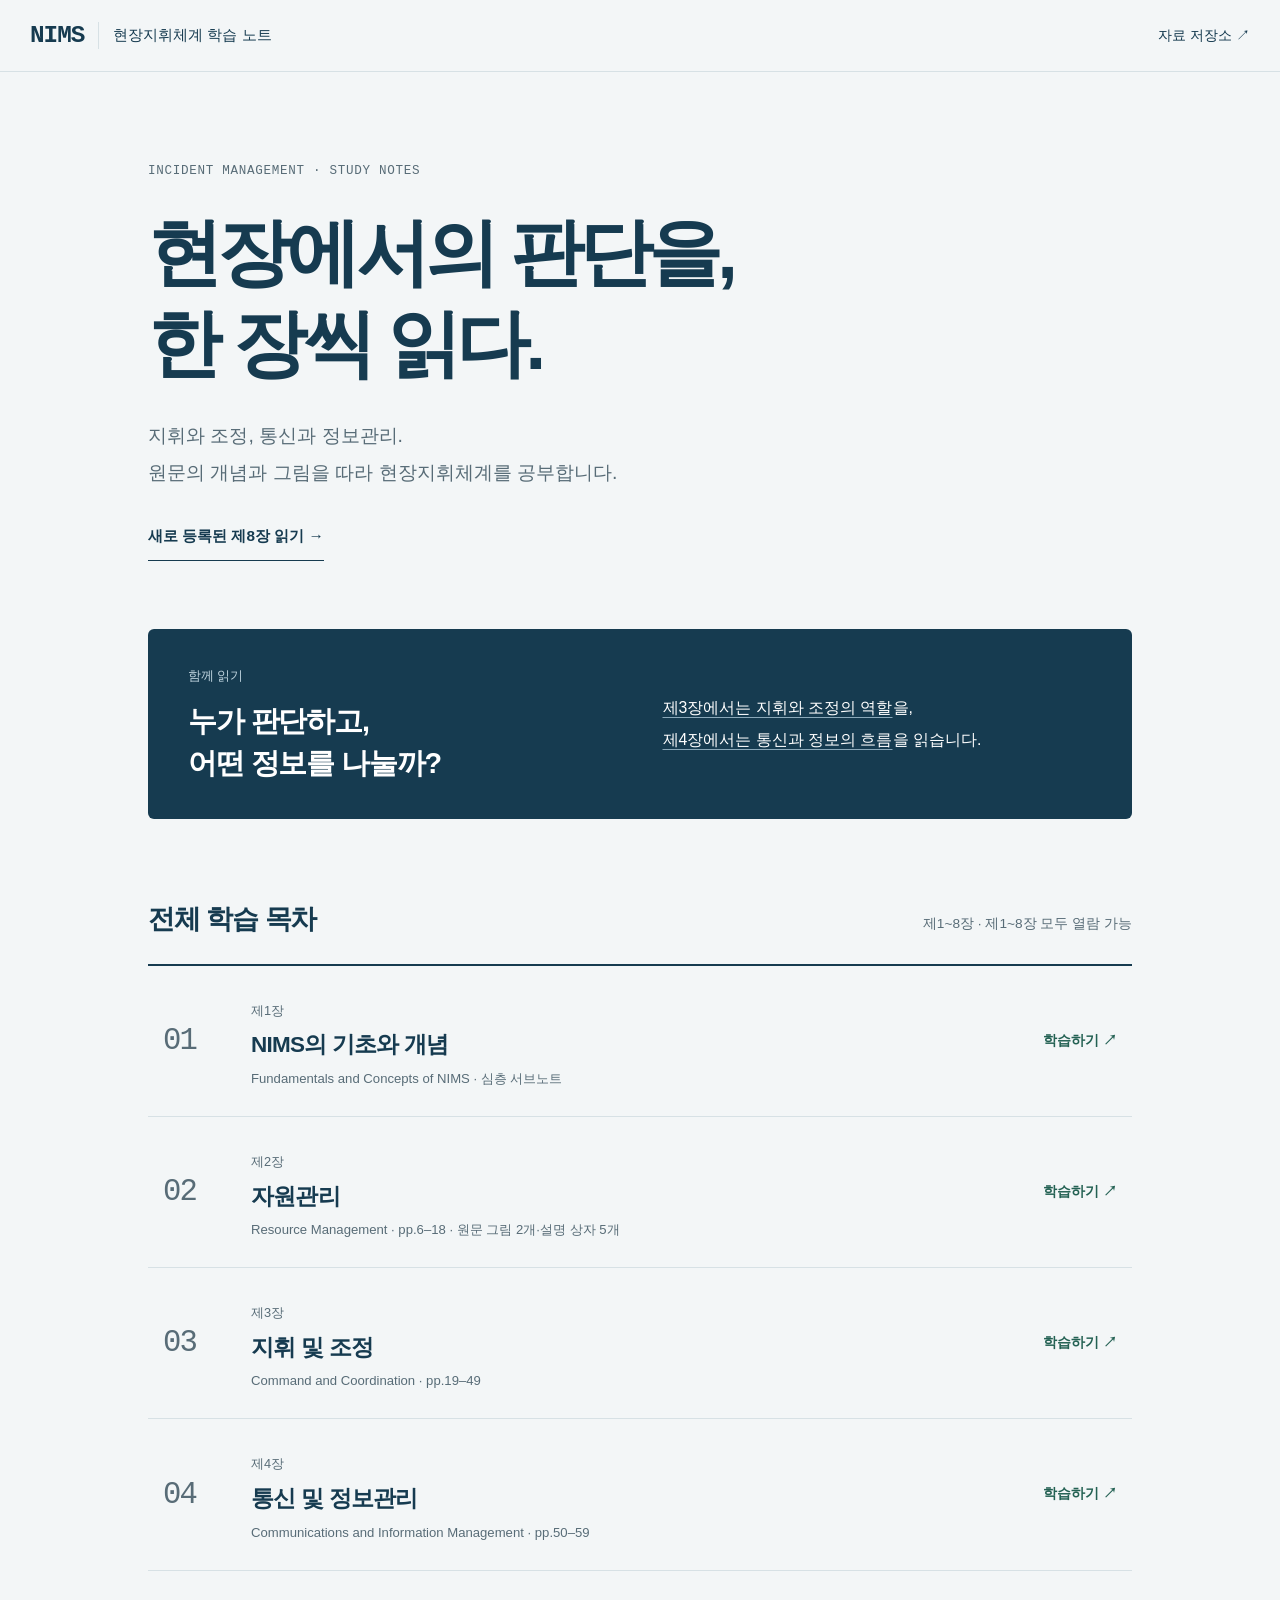
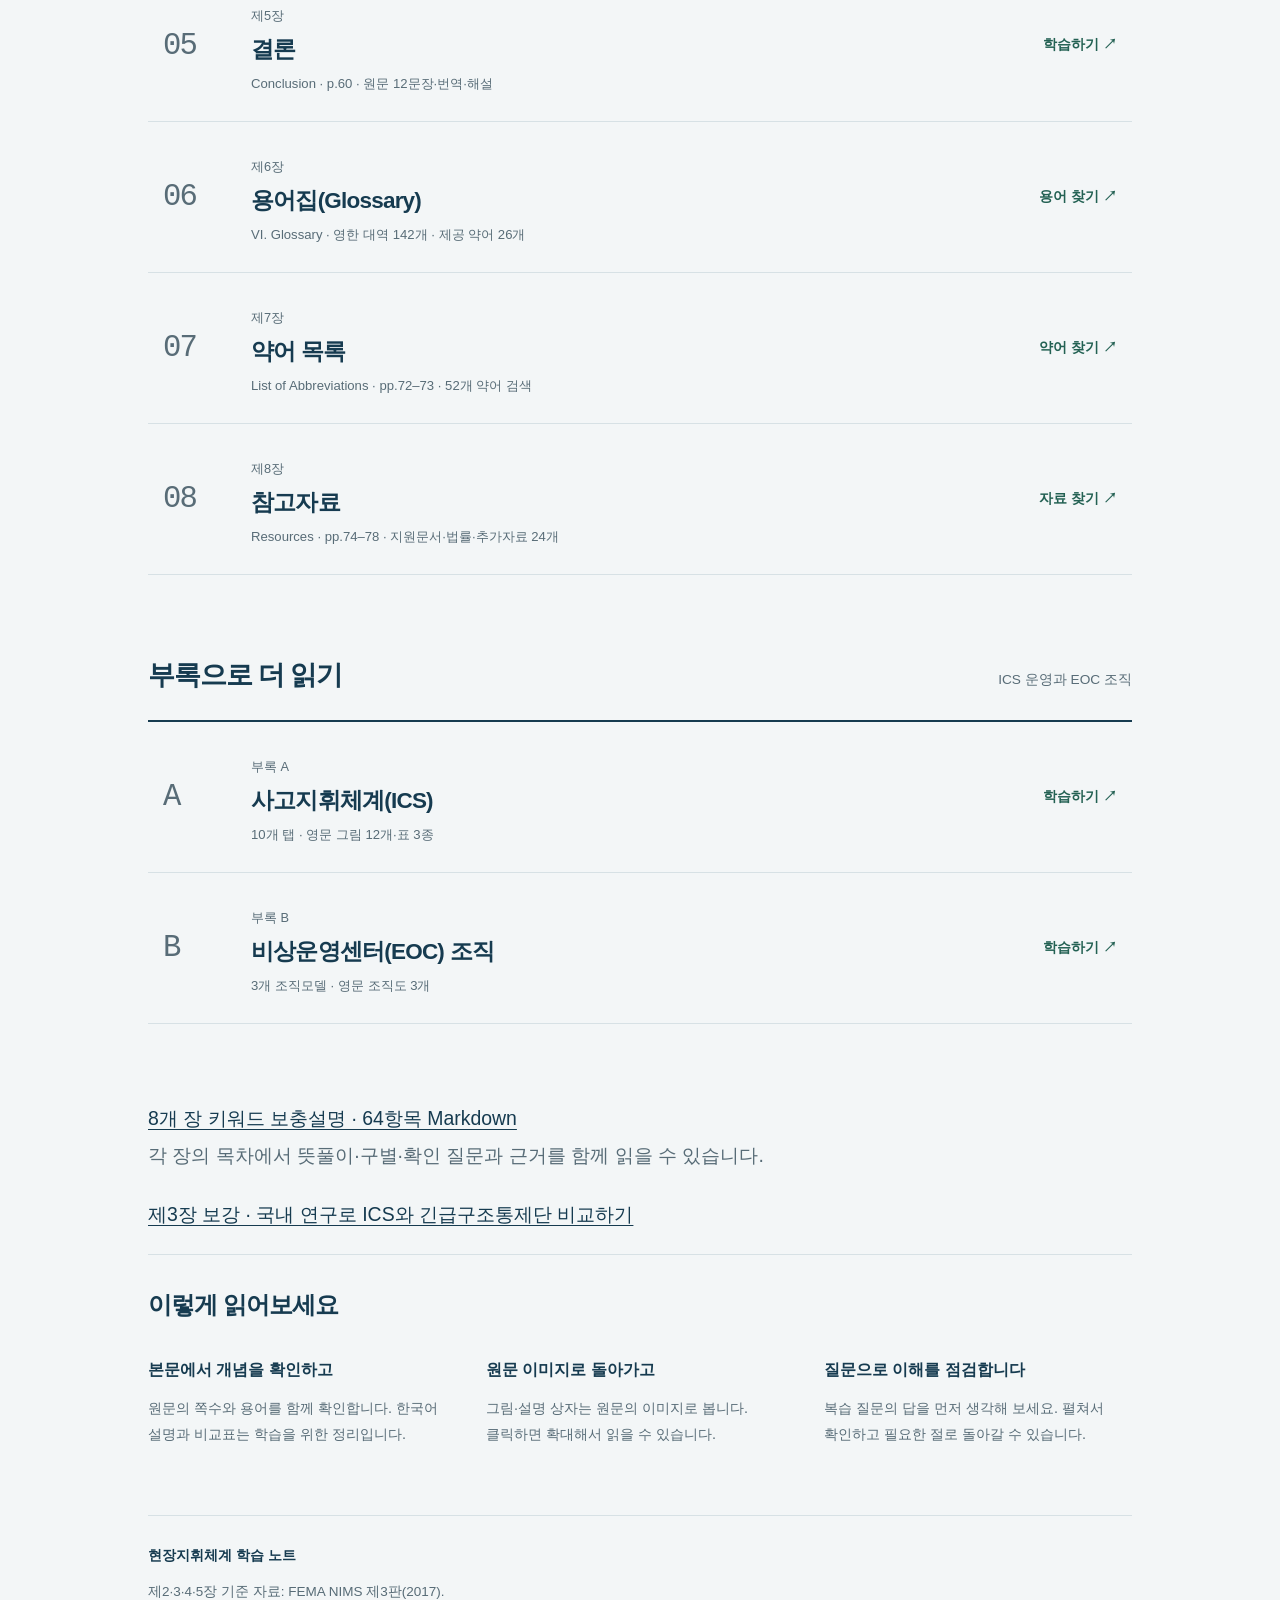
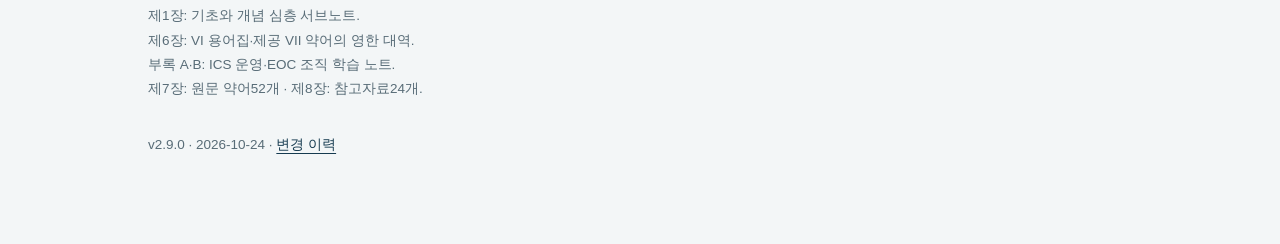
==== commit cde41a9a: "Add Korean research comparison of ICS and emergency rescue headquarters" ====
--- a/index.html
+++ b/index.html
@@ -1 +1 @@
-<!doctype html><html lang="ko"><head><meta charset="utf-8"><meta name="viewport" content="width=device-width, initial-scale=1"><meta name="description" content="현장지휘체계 학습 노트의 전체 목차. 제1장 기초와 개념, 제3장 지휘·조정, 제4장 통신·정보관리와 용어집을 함께 읽습니다."><meta name="version" content="2.8.0"><title>현장지휘체계 학습 노트 | 전체 목차</title><link rel="stylesheet" href="styles.css"><link rel="stylesheet" href="book.css"><script defer src="legacy-links.js"></script></head><body id="top"><a class="skip-link" href="#chapter-map">전체 목차로 이동</a><header class="site-header"><a class="brand" href="index.html"><strong>NIMS</strong><span>현장지휘체계 학습 노트</span></a><a class="repository-link" href="https://github.com/dorobo99-prog/nims-chapter3-study">자료 저장소 ↗</a></header><main class="book-home"><header class="book-intro"><p class="hero-subject">INCIDENT MANAGEMENT · STUDY NOTES</p><h1>현장에서의 판단을,<br>한 장씩 읽다.</h1><p class="book-lede">지휘와 조정, 통신과 정보관리.<br>원문의 개념과 그림을 따라 현장지휘체계를 공부합니다.</p><a class="start-link" href="chapters/08/">새로 등록된 제8장 읽기 →</a></header><section class="reading-pair" aria-labelledby="reading-pair-title"><div><p class="eyebrow">함께 읽기</p><h2 id="reading-pair-title">누가 판단하고,<br>어떤 정보를 나눌까?</h2></div><p><a href="chapters/03/">제3장에서는 지휘와 조정의 역할</a>을,<br><a href="chapters/04/">제4장에서는 통신과 정보의 흐름</a>을 읽습니다.</p></section><section id="chapter-map" aria-labelledby="map-title"><div class="map-heading"><h2 id="map-title">전체 학습 목차</h2><p>제1~8장 · 제1~8장 모두 열람 가능</p></div><ol class="chapter-map"><li class="chapter-row ready"><a class="chapter-link" href="chapters/01/"><span class="chapter-ordinal">01</span><div class="chapter-description"><span class="chapter-label">제1장</span><h3>NIMS의 기초와 개념</h3><p>Fundamentals and Concepts of NIMS · 심층 서브노트</p></div><span class="chapter-status">학습하기 ↗</span></a></li><li class="chapter-row ready"><a class="chapter-link" href="chapters/02/"><span class="chapter-ordinal">02</span><div class="chapter-description"><span class="chapter-label">제2장</span><h3>자원관리</h3><p>Resource Management · pp.6–18 · 원문 그림 2개·설명 상자 5개</p></div><span class="chapter-status">학습하기 ↗</span></a></li><li class="chapter-row ready"><a class="chapter-link" href="chapters/03/"><span class="chapter-ordinal">03</span><div class="chapter-description"><span class="chapter-label">제3장</span><h3>지휘 및 조정</h3><p>Command and Coordination · pp.19–49</p></div><span class="chapter-status">학습하기 ↗</span></a></li><li class="chapter-row ready"><a class="chapter-link" href="chapters/04/"><span class="chapter-ordinal">04</span><div class="chapter-description"><span class="chapter-label">제4장</span><h3>통신 및 정보관리</h3><p>Communications and Information Management · pp.50–59</p></div><span class="chapter-status">학습하기 ↗</span></a></li><li class="chapter-row ready"><a class="chapter-link" href="chapters/05/"><span class="chapter-ordinal">05</span><div class="chapter-description"><span class="chapter-label">제5장</span><h3>결론</h3><p>Conclusion · p.60 · 원문 12문장·번역·해설</p></div><span class="chapter-status">학습하기 ↗</span></a></li><li class="chapter-row ready"><a class="chapter-link" href="chapters/06/"><span class="chapter-ordinal">06</span><div class="chapter-description"><span class="chapter-label">제6장</span><h3>용어집(Glossary)</h3><p>VI. Glossary · 영한 대역 142개 · 제공 약어 26개</p></div><span class="chapter-status">용어 찾기 ↗</span></a></li><li class="chapter-row ready"><a class="chapter-link" href="chapters/07/"><span class="chapter-ordinal">07</span><div class="chapter-description"><span class="chapter-label">제7장</span><h3>약어 목록</h3><p>List of Abbreviations · pp.72–73 · 52개 약어 검색</p></div><span class="chapter-status">약어 찾기 ↗</span></a></li><li class="chapter-row ready"><a class="chapter-link" href="chapters/08/"><span class="chapter-ordinal">08</span><div class="chapter-description"><span class="chapter-label">제8장</span><h3>참고자료</h3><p>Resources · pp.74–78 · 지원문서·법률·추가자료 24개</p></div><span class="chapter-status">자료 찾기 ↗</span></a></li></ol></section><section id="appendix-map" aria-labelledby="appendix-map-title"><div class="map-heading"><h2 id="appendix-map-title">부록으로 더 읽기</h2><p>ICS 운영과 EOC 조직</p></div><ol class="chapter-map"><li class="chapter-row ready"><a class="chapter-link" href="appendices/a/"><span class="chapter-ordinal">A</span><div class="chapter-description"><span class="chapter-label">부록 A</span><h3>사고지휘체계(ICS)</h3><p>10개 탭 · 영문 그림 12개·표 3종</p></div><span class="chapter-status">학습하기 ↗</span></a></li><li class="chapter-row ready"><a class="chapter-link" href="appendices/b/"><span class="chapter-ordinal">B</span><div class="chapter-description"><span class="chapter-label">부록 B</span><h3>비상운영센터(EOC) 조직</h3><p>3개 조직모델 · 영문 조직도 3개</p></div><span class="chapter-status">학습하기 ↗</span></a></li></ol></section><p class="book-lede"><a href="keyword-notes.md">8개 장 키워드 보충설명 · 64항목 Markdown</a><br>각 장의 목차에서 뜻풀이·구별·확인 질문과 근거를 함께 읽을 수 있습니다.</p><section class="reading-guide" aria-labelledby="reading-guide-title"><h2 id="reading-guide-title">이렇게 읽어보세요</h2><div><h3>본문에서 개념을 확인하고</h3><p>원문의 쪽수와 용어를 함께 확인합니다. 한국어 설명과 비교표는 학습을 위한 정리입니다.</p></div><div><h3>원문 이미지로 돌아가고</h3><p>그림·설명 상자는 원문의 이미지로 봅니다. 클릭하면 확대해서 읽을 수 있습니다.</p></div><div><h3>질문으로 이해를 점검합니다</h3><p>복습 질문의 답을 먼저 생각해 보세요. 펼쳐서 확인하고 필요한 절로 돌아갈 수 있습니다.</p></div></section><footer class="site-footer"><strong>현장지휘체계 학습 노트</strong><p>제2·3·4·5장 기준 자료: FEMA NIMS 제3판(2017).<br>제1장: 기초와 개념 심층 서브노트.<br>제6장: VI 용어집·제공 VII 약어의 영한 대역.<br>부록 A·B: ICS 운영·EOC 조직 학습 노트.<br>제7장: 원문 약어52개 · 제8장: 참고자료24개.</p><p>v2.8.0 · 2026-10-24 · <a href="https://github.com/dorobo99-prog/nims-chapter3-study/blob/main/CHANGELOG.md">변경 이력</a></p></footer></main></body></html>+<!doctype html><html lang="ko"><head><meta charset="utf-8"><meta name="viewport" content="width=device-width, initial-scale=1"><meta name="description" content="현장지휘체계 학습 노트의 전체 목차. 제1장 기초와 개념, 제3장 지휘·조정, 제4장 통신·정보관리와 용어집을 함께 읽습니다."><meta name="version" content="2.9.0"><title>현장지휘체계 학습 노트 | 전체 목차</title><link rel="stylesheet" href="styles.css"><link rel="stylesheet" href="book.css"><script defer src="legacy-links.js"></script></head><body id="top"><a class="skip-link" href="#chapter-map">전체 목차로 이동</a><header class="site-header"><a class="brand" href="index.html"><strong>NIMS</strong><span>현장지휘체계 학습 노트</span></a><a class="repository-link" href="https://github.com/dorobo99-prog/nims-chapter3-study">자료 저장소 ↗</a></header><main class="book-home"><header class="book-intro"><p class="hero-subject">INCIDENT MANAGEMENT · STUDY NOTES</p><h1>현장에서의 판단을,<br>한 장씩 읽다.</h1><p class="book-lede">지휘와 조정, 통신과 정보관리.<br>원문의 개념과 그림을 따라 현장지휘체계를 공부합니다.</p><a class="start-link" href="chapters/08/">새로 등록된 제8장 읽기 →</a></header><section class="reading-pair" aria-labelledby="reading-pair-title"><div><p class="eyebrow">함께 읽기</p><h2 id="reading-pair-title">누가 판단하고,<br>어떤 정보를 나눌까?</h2></div><p><a href="chapters/03/">제3장에서는 지휘와 조정의 역할</a>을,<br><a href="chapters/04/">제4장에서는 통신과 정보의 흐름</a>을 읽습니다.</p></section><section id="chapter-map" aria-labelledby="map-title"><div class="map-heading"><h2 id="map-title">전체 학습 목차</h2><p>제1~8장 · 제1~8장 모두 열람 가능</p></div><ol class="chapter-map"><li class="chapter-row ready"><a class="chapter-link" href="chapters/01/"><span class="chapter-ordinal">01</span><div class="chapter-description"><span class="chapter-label">제1장</span><h3>NIMS의 기초와 개념</h3><p>Fundamentals and Concepts of NIMS · 심층 서브노트</p></div><span class="chapter-status">학습하기 ↗</span></a></li><li class="chapter-row ready"><a class="chapter-link" href="chapters/02/"><span class="chapter-ordinal">02</span><div class="chapter-description"><span class="chapter-label">제2장</span><h3>자원관리</h3><p>Resource Management · pp.6–18 · 원문 그림 2개·설명 상자 5개</p></div><span class="chapter-status">학습하기 ↗</span></a></li><li class="chapter-row ready"><a class="chapter-link" href="chapters/03/"><span class="chapter-ordinal">03</span><div class="chapter-description"><span class="chapter-label">제3장</span><h3>지휘 및 조정</h3><p>Command and Coordination · pp.19–49</p></div><span class="chapter-status">학습하기 ↗</span></a></li><li class="chapter-row ready"><a class="chapter-link" href="chapters/04/"><span class="chapter-ordinal">04</span><div class="chapter-description"><span class="chapter-label">제4장</span><h3>통신 및 정보관리</h3><p>Communications and Information Management · pp.50–59</p></div><span class="chapter-status">학습하기 ↗</span></a></li><li class="chapter-row ready"><a class="chapter-link" href="chapters/05/"><span class="chapter-ordinal">05</span><div class="chapter-description"><span class="chapter-label">제5장</span><h3>결론</h3><p>Conclusion · p.60 · 원문 12문장·번역·해설</p></div><span class="chapter-status">학습하기 ↗</span></a></li><li class="chapter-row ready"><a class="chapter-link" href="chapters/06/"><span class="chapter-ordinal">06</span><div class="chapter-description"><span class="chapter-label">제6장</span><h3>용어집(Glossary)</h3><p>VI. Glossary · 영한 대역 142개 · 제공 약어 26개</p></div><span class="chapter-status">용어 찾기 ↗</span></a></li><li class="chapter-row ready"><a class="chapter-link" href="chapters/07/"><span class="chapter-ordinal">07</span><div class="chapter-description"><span class="chapter-label">제7장</span><h3>약어 목록</h3><p>List of Abbreviations · pp.72–73 · 52개 약어 검색</p></div><span class="chapter-status">약어 찾기 ↗</span></a></li><li class="chapter-row ready"><a class="chapter-link" href="chapters/08/"><span class="chapter-ordinal">08</span><div class="chapter-description"><span class="chapter-label">제8장</span><h3>참고자료</h3><p>Resources · pp.74–78 · 지원문서·법률·추가자료 24개</p></div><span class="chapter-status">자료 찾기 ↗</span></a></li></ol></section><section id="appendix-map" aria-labelledby="appendix-map-title"><div class="map-heading"><h2 id="appendix-map-title">부록으로 더 읽기</h2><p>ICS 운영과 EOC 조직</p></div><ol class="chapter-map"><li class="chapter-row ready"><a class="chapter-link" href="appendices/a/"><span class="chapter-ordinal">A</span><div class="chapter-description"><span class="chapter-label">부록 A</span><h3>사고지휘체계(ICS)</h3><p>10개 탭 · 영문 그림 12개·표 3종</p></div><span class="chapter-status">학습하기 ↗</span></a></li><li class="chapter-row ready"><a class="chapter-link" href="appendices/b/"><span class="chapter-ordinal">B</span><div class="chapter-description"><span class="chapter-label">부록 B</span><h3>비상운영센터(EOC) 조직</h3><p>3개 조직모델 · 영문 조직도 3개</p></div><span class="chapter-status">학습하기 ↗</span></a></li></ol></section><p class="book-lede"><a href="keyword-notes.md">8개 장 키워드 보충설명 · 64항목 Markdown</a><br>각 장의 목차에서 뜻풀이·구별·확인 질문과 근거를 함께 읽을 수 있습니다.</p><p class="book-lede"><a href="chapters/03/#korea-comparison">제3장 보강 · 국내 연구로 ICS와 긴급구조통제단 비교하기</a></p><section class="reading-guide" aria-labelledby="reading-guide-title"><h2 id="reading-guide-title">이렇게 읽어보세요</h2><div><h3>본문에서 개념을 확인하고</h3><p>원문의 쪽수와 용어를 함께 확인합니다. 한국어 설명과 비교표는 학습을 위한 정리입니다.</p></div><div><h3>원문 이미지로 돌아가고</h3><p>그림·설명 상자는 원문의 이미지로 봅니다. 클릭하면 확대해서 읽을 수 있습니다.</p></div><div><h3>질문으로 이해를 점검합니다</h3><p>복습 질문의 답을 먼저 생각해 보세요. 펼쳐서 확인하고 필요한 절로 돌아갈 수 있습니다.</p></div></section><footer class="site-footer"><strong>현장지휘체계 학습 노트</strong><p>제2·3·4·5장 기준 자료: FEMA NIMS 제3판(2017).<br>제1장: 기초와 개념 심층 서브노트.<br>제6장: VI 용어집·제공 VII 약어의 영한 대역.<br>부록 A·B: ICS 운영·EOC 조직 학습 노트.<br>제7장: 원문 약어52개 · 제8장: 참고자료24개.</p><p>v2.9.0 · 2026-10-24 · <a href="https://github.com/dorobo99-prog/nims-chapter3-study/blob/main/CHANGELOG.md">변경 이력</a></p></footer></main></body></html>
